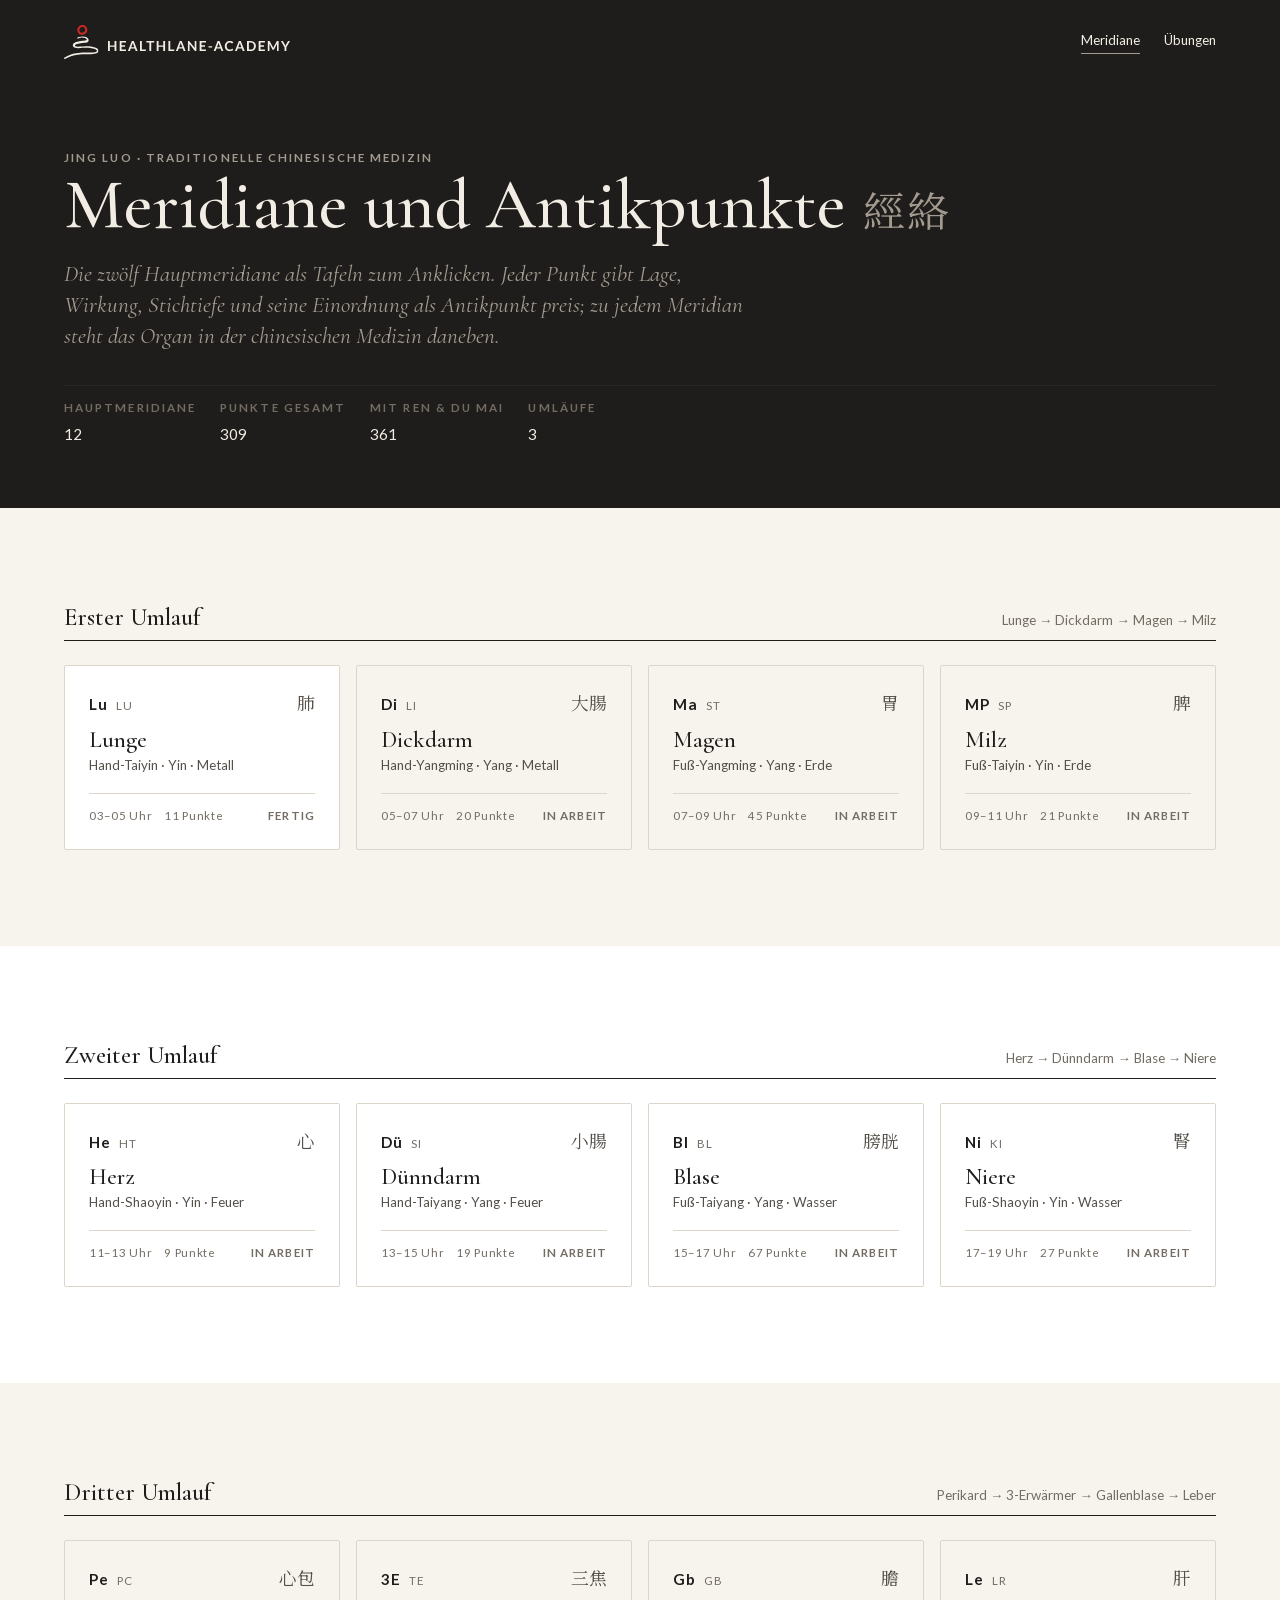
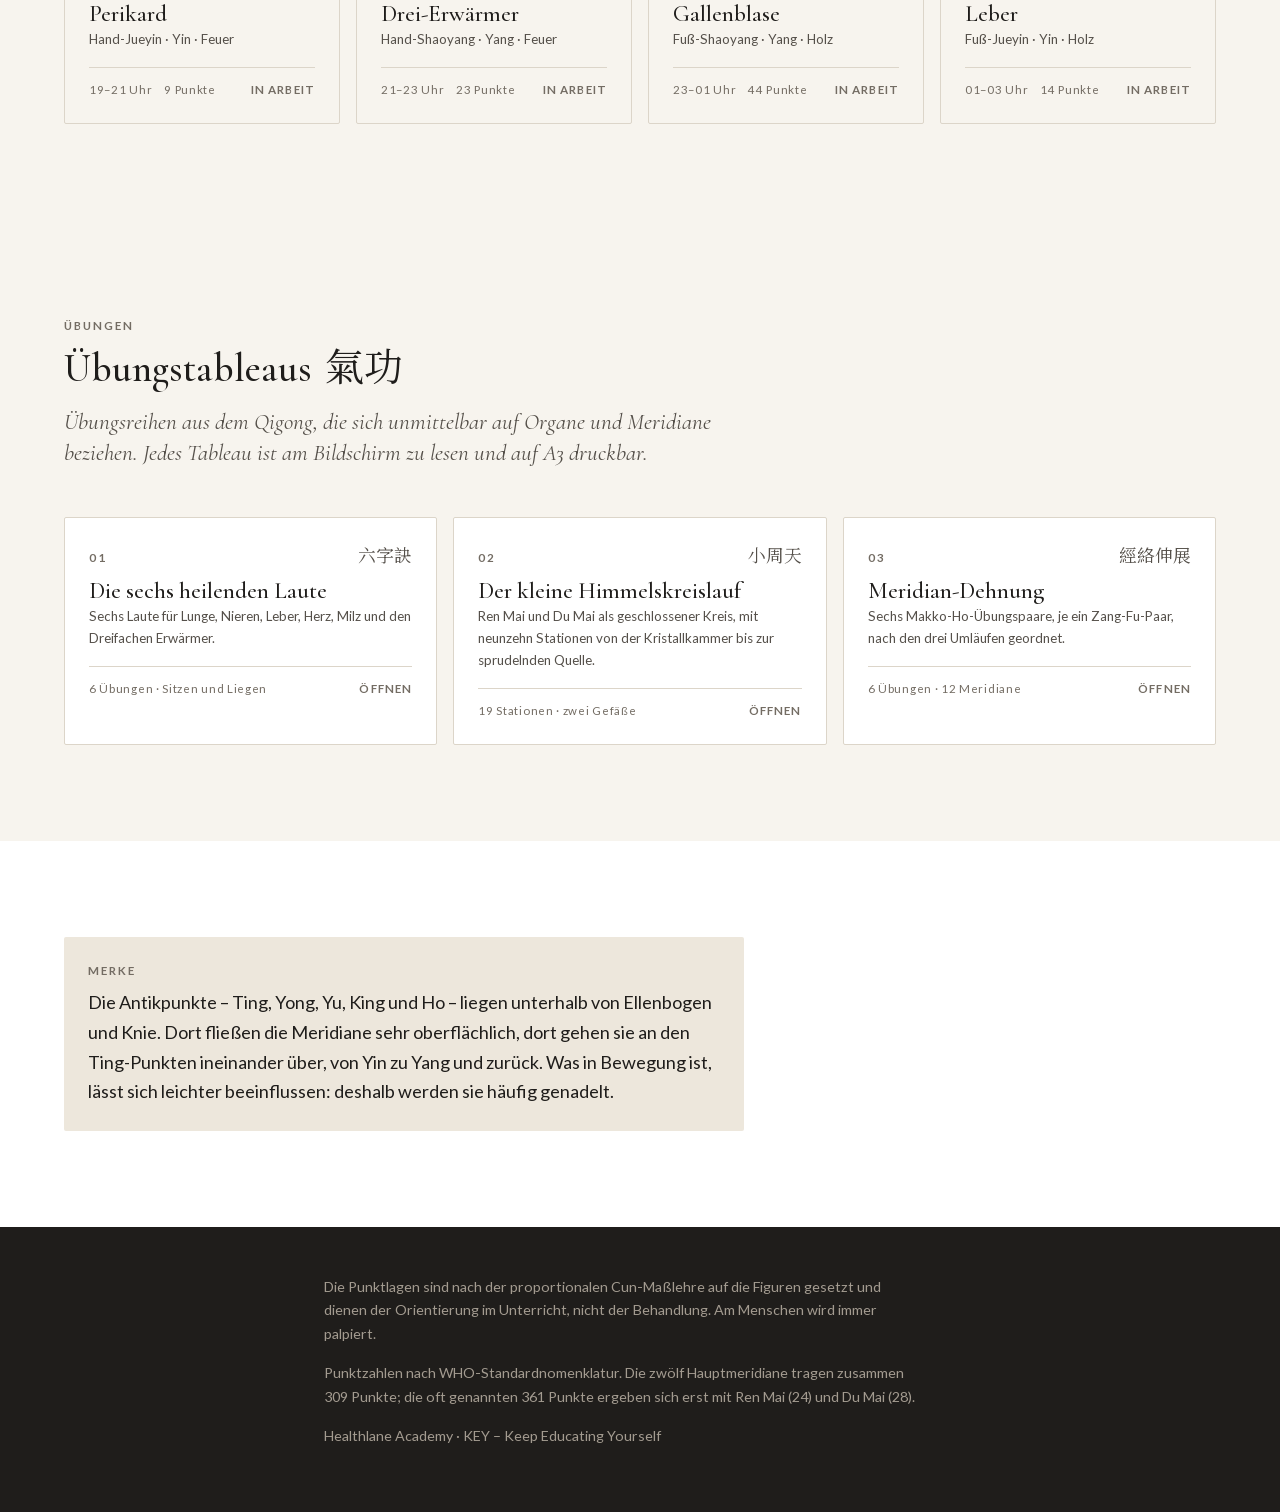
==== index.html @ d730e29f "Merge branch 'entwurf/himmelskreislauf' # Conflicts: #	README.md #	css/app.css" ====
<!doctype html>
<html lang="de">
<head>
<meta charset="utf-8">
<meta name="viewport" content="width=device-width, initial-scale=1, viewport-fit=cover">
<title>Meridiane und Antikpunkte – Healthlane Academy</title>
<link rel="stylesheet" href="fonts/fonts.css">
<link rel="stylesheet" href="css/app.css">
</head>
<body>

<div class="nav dunkel">
  <div class="inner">
    <a class="home" href="index.html" aria-label="Healthlane Academy">
      <img src="img/marke/hla-logo-horizontal-negativ.svg" alt="Healthlane Academy">
    </a>
    <nav>
      <a href="index.html" aria-current="page">Meridiane</a>
      <a href="#uebungen">Übungen</a>
    </nav>
  </div>
</div>

<header class="dunkel hero">
  <div class="inner">
    <p class="label">Jing Luo · Traditionelle Chinesische Medizin</p>
    <h1>Meridiane und Antikpunkte<span class="hanzi">經絡</span></h1>
    <p class="lead">Die zwölf Hauptmeridiane als Tafeln zum Anklicken. Jeder Punkt gibt Lage,
    Wirkung, Stichtiefe und seine Einordnung als Antikpunkt preis; zu jedem Meridian steht das
    Organ in der chinesischen Medizin daneben.</p>
    <ul class="meta">
      <li><b>Hauptmeridiane</b><span>12</span></li>
      <li><b>Punkte gesamt</b><span>309</span></li>
      <li><b>mit Ren &amp; Du Mai</b><span>361</span></li>
      <li><b>Umläufe</b><span>3</span></li>
    </ul>
  </div>
</header>

<section class="papier"><div class="inner" id="u1"></div></section>
<section class="weiss"><div class="inner" id="u2"></div></section>
<section class="papier"><div class="inner" id="u3"></div></section>

<section class="papier" id="uebungen">
  <div class="inner">
    <p class="label">Übungen</p>
    <h2 style="margin-top:12px">Übungstableaus<span class="hanzi">氣功</span></h2>
    <p class="lead">Übungsreihen aus dem Qigong, die sich unmittelbar auf Organe und Meridiane
    beziehen. Jedes Tableau ist am Bildschirm zu lesen und auf A3 druckbar.</p>
    <div class="uebungen-karten" style="margin-top:48px" id="uebungenKarten"></div>
  </div>
</section>

<section class="weiss">
  <div class="inner">
    <div class="merkkasten">
      <p class="label">Merke</p>
      <p>Die Antikpunkte – Ting, Yong, Yu, King und Ho – liegen unterhalb von Ellenbogen und
      Knie. Dort fließen die Meridiane sehr oberflächlich, dort gehen sie an den Ting-Punkten
      ineinander über, von Yin zu Yang und zurück. Was in Bewegung ist, lässt sich leichter
      beeinflussen: deshalb werden sie häufig genadelt.</p>
    </div>
  </div>
</section>

<footer class="dunkel">
  <div class="inner fliess">
    <p>Die Punktlagen sind nach der proportionalen Cun-Maßlehre auf die Figuren gesetzt und
    dienen der Orientierung im Unterricht, nicht der Behandlung. Am Menschen wird immer palpiert.</p>
    <p>Punktzahlen nach WHO-Standardnomenklatur. Die zwölf Hauptmeridiane tragen zusammen
    309 Punkte; die oft genannten 361 Punkte ergeben sich erst mit Ren Mai (24) und Du Mai (28).</p>
    <p>Healthlane Academy · KEY – Keep Educating Yourself</p>
  </div>
</footer>

<script src="data/katalog.js"></script>
<script>
(function () {
  var UEBUNGEN = [
    { nr: "01", titel: "Die sechs heilenden Laute", han: "六字訣",
      zeile: "Sechs Laute für Lunge, Nieren, Leber, Herz, Milz und den Dreifachen Erwärmer.",
      fuss: "6 Übungen · Sitzen und Liegen",
      href: "uebungen/sechs-heilende-laute.html", fertig: true },
    { nr: "02", titel: "Der kleine Himmelskreislauf", han: "小周天",
      zeile: "Ren Mai und Du Mai als geschlossener Kreis, mit neunzehn Stationen von der Kristallkammer bis zur sprudelnden Quelle.",
      fuss: "19 Stationen · zwei Gefäße",
      href: "uebungen/himmelskreislauf.html", fertig: true },
    { nr: "03", titel: "Meridian-Dehnung", han: "經絡伸展",
      zeile: "Sechs Makko-Ho-Übungspaare, je ein Zang-Fu-Paar, nach den drei Umläufen geordnet.",
      fuss: "6 Übungen · 12 Meridiane",
      href: "uebungen/meridian-dehnung.html", fertig: true }
  ];
  var host = document.getElementById("uebungenKarten");
  UEBUNGEN.forEach(function (u) {
    var a = document.createElement("a");
    a.className = "karte" + (u.fertig ? "" : " offen gesperrt");
    a.href = u.href;
    if (!u.fertig) a.setAttribute("aria-disabled", "true");

    var kopf = document.createElement("div"); kopf.className = "karte-kopf";
    var nr = document.createElement("span"); nr.className = "uebung-nr"; nr.textContent = u.nr;
    var hz = document.createElement("span"); hz.className = "karte-han hanzi"; hz.textContent = u.han;
    kopf.appendChild(nr); kopf.appendChild(hz);

    var h3 = document.createElement("h3"); h3.textContent = u.titel;
    var z = document.createElement("p"); z.className = "zeile"; z.textContent = u.zeile;
    var fuss = document.createElement("div"); fuss.className = "fuss";
    var f = document.createElement("span"); f.textContent = u.fuss;
    var st = document.createElement("span"); st.className = "stand";
    st.textContent = u.fertig ? "öffnen" : "in Arbeit";
    fuss.appendChild(f); fuss.appendChild(st);

    a.appendChild(kopf); a.appendChild(h3); a.appendChild(z); a.appendChild(fuss);
    host.appendChild(a);
  });
})();
(function () {
  var UMLAUF = {
    1: { titel: "Erster Umlauf",  kette: "Lunge → Dickdarm → Magen → Milz" },
    2: { titel: "Zweiter Umlauf", kette: "Herz → Dünndarm → Blase → Niere" },
    3: { titel: "Dritter Umlauf", kette: "Perikard → 3-Erwärmer → Gallenblase → Leber" }
  };
  [1, 2, 3].forEach(function (u) {
    var host = document.getElementById("u" + u);
    var sec = document.createElement("div"); sec.className = "umlauf";

    var kopf = document.createElement("div"); kopf.className = "umlauf-kopf";
    var h2 = document.createElement("h2"); h2.textContent = UMLAUF[u].titel;
    var kette = document.createElement("span"); kette.className = "folgekette";
    kette.textContent = UMLAUF[u].kette;
    kopf.appendChild(h2); kopf.appendChild(kette);
    sec.appendChild(kopf);

    var grid = document.createElement("div"); grid.className = "karten";
    window.MeridianKatalog.filter(function (m) { return m.umlauf === u; }).forEach(function (m) {
      var a = document.createElement("a");
      a.className = "karte" + (m.fertig ? "" : " offen");
      a.href = "meridian.html?m=" + m.id;

      var kopfz = document.createElement("div"); kopfz.className = "karte-kopf";
      var kurz = document.createElement("span"); kurz.className = "karte-kurz"; kurz.textContent = m.codeDe;
      var intl = document.createElement("span"); intl.className = "karte-int"; intl.textContent = m.code;
      var hz = document.createElement("span"); hz.className = "karte-han hanzi"; hz.textContent = m.han;
      kopfz.appendChild(kurz); kopfz.appendChild(intl); kopfz.appendChild(hz);

      var h3 = document.createElement("h3"); h3.textContent = m.name;
      var z = document.createElement("p"); z.className = "zeile";
      z.textContent = m.channel + " · " + (m.yin ? "Yin" : "Yang") + " · " + m.element;

      var fuss = document.createElement("div"); fuss.className = "fuss";
      var uhr = document.createElement("span"); uhr.textContent = m.clock + " Uhr";
      var pk = document.createElement("span"); pk.textContent = m.points + " Punkte";
      var st = document.createElement("span"); st.className = "stand";
      st.textContent = m.fertig ? "fertig" : "in Arbeit";
      fuss.appendChild(uhr); fuss.appendChild(pk); fuss.appendChild(st);

      a.appendChild(kopfz); a.appendChild(h3); a.appendChild(z); a.appendChild(fuss);
      grid.appendChild(a);
    });
    sec.appendChild(grid);
    host.appendChild(sec);
  });
})();
</script>
</body>
</html>
---- fonts/fonts.css ----
/* Healthlane Academy - selbst gehostete Schriften.
   Designhandbuch 4.2 MUSS: nicht ueber Google-Server einbinden.
   Erzeugt von werkzeuge/schriften-holen.sh - nicht von Hand aendern.
   Cormorant Garamond, Lato, Noto Serif SC: SIL Open Font License. */

@font-face {
  font-family: 'Cormorant Garamond';
  font-style: italic;
  font-weight: 400;
  font-display: swap;
  src: url(cormorant-co3ZmX5slCNuHLi8bLeY9MK7whWMhyjYrEtFmSqn7B6DxjY.woff2) format('woff2');
  unicode-range: U+0460-052F, U+1C80-1C8A, U+20B4, U+2DE0-2DFF, U+A640-A69F, U+FE2E-FE2F;
}

@font-face {
  font-family: 'Cormorant Garamond';
  font-style: italic;
  font-weight: 400;
  font-display: swap;
  src: url(cormorant-co3ZmX5slCNuHLi8bLeY9MK7whWMhyjYrEtMmSqn7B6DxjY.woff2) format('woff2');
  unicode-range: U+0301, U+0400-045F, U+0490-0491, U+04B0-04B1, U+2116;
}

@font-face {
  font-family: 'Cormorant Garamond';
  font-style: italic;
  font-weight: 400;
  font-display: swap;
  src: url(cormorant-co3ZmX5slCNuHLi8bLeY9MK7whWMhyjYrEtHmSqn7B6DxjY.woff2) format('woff2');
  unicode-range: U+0102-0103, U+0110-0111, U+0128-0129, U+0168-0169, U+01A0-01A1, U+01AF-01B0, U+0300-0301, U+0303-0304, U+0308-0309, U+0323, U+0329, U+1EA0-1EF9, U+20AB;
}

@font-face {
  font-family: 'Cormorant Garamond';
  font-style: italic;
  font-weight: 400;
  font-display: swap;
  src: url(cormorant-co3ZmX5slCNuHLi8bLeY9MK7whWMhyjYrEtGmSqn7B6DxjY.woff2) format('woff2');
  unicode-range: U+0100-02BA, U+02BD-02C5, U+02C7-02CC, U+02CE-02D7, U+02DD-02FF, U+0304, U+0308, U+0329, U+1D00-1DBF, U+1E00-1E9F, U+1EF2-1EFF, U+2020, U+20A0-20AB, U+20AD-20C0, U+2113, U+2C60-2C7F, U+A720-A7FF;
}

@font-face {
  font-family: 'Cormorant Garamond';
  font-style: italic;
  font-weight: 400;
  font-display: swap;
  src: url(cormorant-co3ZmX5slCNuHLi8bLeY9MK7whWMhyjYrEtImSqn7B6D.woff2) format('woff2');
  unicode-range: U+0000-00FF, U+0131, U+0152-0153, U+02BB-02BC, U+02C6, U+02DA, U+02DC, U+0304, U+0308, U+0329, U+2000-206F, U+20AC, U+2122, U+2191, U+2193, U+2212, U+2215, U+FEFF, U+FFFD;
}

@font-face {
  font-family: 'Cormorant Garamond';
  font-style: italic;
  font-weight: 500;
  font-display: swap;
  src: url(cormorant-co3ZmX5slCNuHLi8bLeY9MK7whWMhyjYrEtFmSqn7B6DxjY.woff2) format('woff2');
  unicode-range: U+0460-052F, U+1C80-1C8A, U+20B4, U+2DE0-2DFF, U+A640-A69F, U+FE2E-FE2F;
}

@font-face {
  font-family: 'Cormorant Garamond';
  font-style: italic;
  font-weight: 500;
  font-display: swap;
  src: url(cormorant-co3ZmX5slCNuHLi8bLeY9MK7whWMhyjYrEtMmSqn7B6DxjY.woff2) format('woff2');
  unicode-range: U+0301, U+0400-045F, U+0490-0491, U+04B0-04B1, U+2116;
}

@font-face {
  font-family: 'Cormorant Garamond';
  font-style: italic;
  font-weight: 500;
  font-display: swap;
  src: url(cormorant-co3ZmX5slCNuHLi8bLeY9MK7whWMhyjYrEtHmSqn7B6DxjY.woff2) format('woff2');
  unicode-range: U+0102-0103, U+0110-0111, U+0128-0129, U+0168-0169, U+01A0-01A1, U+01AF-01B0, U+0300-0301, U+0303-0304, U+0308-0309, U+0323, U+0329, U+1EA0-1EF9, U+20AB;
}

@font-face {
  font-family: 'Cormorant Garamond';
  font-style: italic;
  font-weight: 500;
  font-display: swap;
  src: url(cormorant-co3ZmX5slCNuHLi8bLeY9MK7whWMhyjYrEtGmSqn7B6DxjY.woff2) format('woff2');
  unicode-range: U+0100-02BA, U+02BD-02C5, U+02C7-02CC, U+02CE-02D7, U+02DD-02FF, U+0304, U+0308, U+0329, U+1D00-1DBF, U+1E00-1E9F, U+1EF2-1EFF, U+2020, U+20A0-20AB, U+20AD-20C0, U+2113, U+2C60-2C7F, U+A720-A7FF;
}

@font-face {
  font-family: 'Cormorant Garamond';
  font-style: italic;
  font-weight: 500;
  font-display: swap;
  src: url(cormorant-co3ZmX5slCNuHLi8bLeY9MK7whWMhyjYrEtImSqn7B6D.woff2) format('woff2');
  unicode-range: U+0000-00FF, U+0131, U+0152-0153, U+02BB-02BC, U+02C6, U+02DA, U+02DC, U+0304, U+0308, U+0329, U+2000-206F, U+20AC, U+2122, U+2191, U+2193, U+2212, U+2215, U+FEFF, U+FFFD;
}

@font-face {
  font-family: 'Cormorant Garamond';
  font-style: normal;
  font-weight: 500;
  font-display: swap;
  src: url(cormorant-co3umX5slCNuHLi8bLeY9MK7whWMhyjypVO7abI26QOD_s06KnnOitk9IfqxUYT9.woff2) format('woff2');
  unicode-range: U+0460-052F, U+1C80-1C8A, U+20B4, U+2DE0-2DFF, U+A640-A69F, U+FE2E-FE2F;
}

@font-face {
  font-family: 'Cormorant Garamond';
  font-style: normal;
  font-weight: 500;
  font-display: swap;
  src: url(cormorant-co3umX5slCNuHLi8bLeY9MK7whWMhyjypVO7abI26QOD_s06KnDOitk9IfqxUYT9.woff2) format('woff2');
  unicode-range: U+0301, U+0400-045F, U+0490-0491, U+04B0-04B1, U+2116;
}

@font-face {
  font-family: 'Cormorant Garamond';
  font-style: normal;
  font-weight: 500;
  font-display: swap;
  src: url(cormorant-co3umX5slCNuHLi8bLeY9MK7whWMhyjypVO7abI26QOD_s06KnvOitk9IfqxUYT9.woff2) format('woff2');
  unicode-range: U+0102-0103, U+0110-0111, U+0128-0129, U+0168-0169, U+01A0-01A1, U+01AF-01B0, U+0300-0301, U+0303-0304, U+0308-0309, U+0323, U+0329, U+1EA0-1EF9, U+20AB;
}

@font-face {
  font-family: 'Cormorant Garamond';
  font-style: normal;
  font-weight: 500;
  font-display: swap;
  src: url(cormorant-co3umX5slCNuHLi8bLeY9MK7whWMhyjypVO7abI26QOD_s06KnrOitk9IfqxUYT9.woff2) format('woff2');
  unicode-range: U+0100-02BA, U+02BD-02C5, U+02C7-02CC, U+02CE-02D7, U+02DD-02FF, U+0304, U+0308, U+0329, U+1D00-1DBF, U+1E00-1E9F, U+1EF2-1EFF, U+2020, U+20A0-20AB, U+20AD-20C0, U+2113, U+2C60-2C7F, U+A720-A7FF;
}

@font-face {
  font-family: 'Cormorant Garamond';
  font-style: normal;
  font-weight: 500;
  font-display: swap;
  src: url(cormorant-co3umX5slCNuHLi8bLeY9MK7whWMhyjypVO7abI26QOD_s06KnTOitk9IfqxUQ.woff2) format('woff2');
  unicode-range: U+0000-00FF, U+0131, U+0152-0153, U+02BB-02BC, U+02C6, U+02DA, U+02DC, U+0304, U+0308, U+0329, U+2000-206F, U+20AC, U+2122, U+2191, U+2193, U+2212, U+2215, U+FEFF, U+FFFD;
}

@font-face {
  font-family: 'Lato';
  font-style: italic;
  font-weight: 400;
  font-display: swap;
  src: url(lato-S6u8w4BMUTPHjxsAUi-qNiXg7eU0.woff2) format('woff2');
  unicode-range: U+0100-02BA, U+02BD-02C5, U+02C7-02CC, U+02CE-02D7, U+02DD-02FF, U+0304, U+0308, U+0329, U+1D00-1DBF, U+1E00-1E9F, U+1EF2-1EFF, U+2020, U+20A0-20AB, U+20AD-20C0, U+2113, U+2C60-2C7F, U+A720-A7FF;
}

@font-face {
  font-family: 'Lato';
  font-style: italic;
  font-weight: 400;
  font-display: swap;
  src: url(lato-S6u8w4BMUTPHjxsAXC-qNiXg7Q.woff2) format('woff2');
  unicode-range: U+0000-00FF, U+0131, U+0152-0153, U+02BB-02BC, U+02C6, U+02DA, U+02DC, U+0304, U+0308, U+0329, U+2000-206F, U+20AC, U+2122, U+2191, U+2193, U+2212, U+2215, U+FEFF, U+FFFD;
}

@font-face {
  font-family: 'Lato';
  font-style: normal;
  font-weight: 300;
  font-display: swap;
  src: url(lato-S6u9w4BMUTPHh7USSwaPGQ3q5d0N7w.woff2) format('woff2');
  unicode-range: U+0100-02BA, U+02BD-02C5, U+02C7-02CC, U+02CE-02D7, U+02DD-02FF, U+0304, U+0308, U+0329, U+1D00-1DBF, U+1E00-1E9F, U+1EF2-1EFF, U+2020, U+20A0-20AB, U+20AD-20C0, U+2113, U+2C60-2C7F, U+A720-A7FF;
}

@font-face {
  font-family: 'Lato';
  font-style: normal;
  font-weight: 300;
  font-display: swap;
  src: url(lato-S6u9w4BMUTPHh7USSwiPGQ3q5d0.woff2) format('woff2');
  unicode-range: U+0000-00FF, U+0131, U+0152-0153, U+02BB-02BC, U+02C6, U+02DA, U+02DC, U+0304, U+0308, U+0329, U+2000-206F, U+20AC, U+2122, U+2191, U+2193, U+2212, U+2215, U+FEFF, U+FFFD;
}

@font-face {
  font-family: 'Lato';
  font-style: normal;
  font-weight: 400;
  font-display: swap;
  src: url(lato-S6uyw4BMUTPHjxAwXiWtFCfQ7A.woff2) format('woff2');
  unicode-range: U+0100-02BA, U+02BD-02C5, U+02C7-02CC, U+02CE-02D7, U+02DD-02FF, U+0304, U+0308, U+0329, U+1D00-1DBF, U+1E00-1E9F, U+1EF2-1EFF, U+2020, U+20A0-20AB, U+20AD-20C0, U+2113, U+2C60-2C7F, U+A720-A7FF;
}

@font-face {
  font-family: 'Lato';
  font-style: normal;
  font-weight: 400;
  font-display: swap;
  src: url(lato-S6uyw4BMUTPHjx4wXiWtFCc.woff2) format('woff2');
  unicode-range: U+0000-00FF, U+0131, U+0152-0153, U+02BB-02BC, U+02C6, U+02DA, U+02DC, U+0304, U+0308, U+0329, U+2000-206F, U+20AC, U+2122, U+2191, U+2193, U+2212, U+2215, U+FEFF, U+FFFD;
}

@font-face {
  font-family: 'Lato';
  font-style: normal;
  font-weight: 700;
  font-display: swap;
  src: url(lato-S6u9w4BMUTPHh6UVSwaPGQ3q5d0N7w.woff2) format('woff2');
  unicode-range: U+0100-02BA, U+02BD-02C5, U+02C7-02CC, U+02CE-02D7, U+02DD-02FF, U+0304, U+0308, U+0329, U+1D00-1DBF, U+1E00-1E9F, U+1EF2-1EFF, U+2020, U+20A0-20AB, U+20AD-20C0, U+2113, U+2C60-2C7F, U+A720-A7FF;
}

@font-face {
  font-family: 'Lato';
  font-style: normal;
  font-weight: 700;
  font-display: swap;
  src: url(lato-S6u9w4BMUTPHh6UVSwiPGQ3q5d0.woff2) format('woff2');
  unicode-range: U+0000-00FF, U+0131, U+0152-0153, U+02BB-02BC, U+02C6, U+02DA, U+02DC, U+0304, U+0308, U+0329, U+2000-206F, U+20AC, U+2122, U+2191, U+2193, U+2212, U+2215, U+FEFF, U+FFFD;
}

@font-face {
  font-family: 'Noto Serif SC';
  font-style: normal;
  font-weight: 400;
  font-display: swap;
  src: url(notosc-subset.woff2) format('woff2');
  unicode-range: U+4e09, U+4e2d, U+4e3b, U+4e94, U+4f38, U+4fe0, U+516d, U+5217, U+529f, U+5305, U+53f8, U+5438, U+5468, U+547c, U+5546, U+571f, U+58c5, U+5927, U+5929-592a, U+5b54, U+5b57, U+5ba3, U+5bd2, U+5be6, U+5c0f, U+5c11, U+5c3a, U+5c55, U+5e9c, U+5fc3, U+5fd7, U+610f, U+624b, U+65bc, U+6700, U+6728, U+675f, U+6bdb, U+6c23, U+6c34, U+6df5, U+6e20, U+6fa4, U+6fd5, U+706b, U+7126, U+71b1, U+72af, U+75f0, U+767c-767d, U+76ae, U+795e, U+7ac5, U+7d61, U+7d93, U+7f3a, U+8085, U+809d, U+80ba, U+80c3, U+80f1, U+813e, U+814e, U+8178, U+8180, U+81bd, U+85cf, U+865b, U+884c, U+8a23, U+8abf, U+901a, U+9053, U+91d1, U+9580, U+958b, U+963b, U+964d, U+9670, U+969b, U+96f2, U+98a8, U+9b42, U+9b44, U+9b5a, U+9f3b;
}
---- css/app.css ----
/* ===========================================================
   Meridiane und Antikpunkte
   Gestaltet nach dem Designhandbuch Healthlane Academy 0.6.
   Leitbild: stille Kraft. Keine Verläufe, keine Schatten,
   keine senkrechten Linien, Siegelrot nur wo es eine Funktion
   trägt (3.3 Ausnahme Fachgrafik, 11.4 Meridiandarstellung).
   =========================================================== */

/* --- Kernfarben und Abstufungen, Kapitel 3 --- */
:root{
  --hla-tusche:#1F1D1B;
  --hla-papier:#F7F4EE;
  --hla-weiss:#FFFFFF;
  --hla-siegelrot:#D32727;
  --hla-tusche-weich:#55504A;
  --hla-stein:#736C63;
  --hla-kiesel:#A39B90;
  --hla-haarlinie:#DCD5C9;
  --hla-nebel:#EDE7DC;
  --hla-rauch:#2B2825;
  --hla-papier-hell:#F2EDE4;

  --hla-font-display:"Cormorant Garamond",Garamond,"Times New Roman",serif;
  --hla-font-text:"Lato","Helvetica Neue",Arial,sans-serif;
  --hla-font-hanzi:"Noto Serif SC","Songti SC",STSong,SimSun,serif;

  --hla-tracking-label:.18em;
  --hla-lh-text:1.65;
  --hla-lh-display:1.08;

  --hla-space-1:4px;  --hla-space-2:8px;  --hla-space-3:12px; --hla-space-4:16px;
  --hla-space-6:24px; --hla-space-8:32px; --hla-space-12:48px; --hla-space-16:64px;
  --hla-space-24:96px;

  --hla-container:1200px;
  --hla-measure:680px;
  --hla-radius:2px;
  --hla-rule:1px solid var(--hla-haarlinie);
  --hla-ease:cubic-bezier(.25,.1,.25,1);
  --hla-duration:400ms;
}

*{box-sizing:border-box}
html{background:var(--hla-papier)}
body{
  margin:0;
  background:var(--hla-papier);
  color:var(--hla-tusche);
  font-family:var(--hla-font-text);
  font-size:18px;
  font-weight:400;
  line-height:var(--hla-lh-text);
  -webkit-font-smoothing:antialiased;
}
.hanzi{font-family:var(--hla-font-hanzi);font-weight:400}

/* --- Satz --- */
h1,h2,h3{
  font-family:var(--hla-font-display);
  font-weight:500;               /* Cormorant nie fett (4.1 MUSS) */
  line-height:var(--hla-lh-display);
  margin:0;
  text-wrap:balance;
  font-variant-numeric:lining-nums;
}
h1{font-size:clamp(2.75rem,5.5vw,4.75rem)}
h2{font-size:2.444rem}            /* 44 px */
h3{font-size:1.556rem}            /* 28 px */
p{margin:0 0 var(--hla-space-4)}
.lead{                             /* Vorspann: Cormorant kursiv 400 */
  font-family:var(--hla-font-display);
  font-style:italic;font-weight:400;
  font-size:1.444rem;line-height:1.35;
  color:var(--hla-tusche-weich);
  max-width:var(--hla-measure);
  margin:var(--hla-space-4) 0 0;
}
.label{
  font-family:var(--hla-font-text);font-weight:700;
  font-size:.722rem;letter-spacing:var(--hla-tracking-label);
  text-transform:uppercase;color:var(--hla-stein);
  margin:0;
}
a{color:inherit;text-decoration:underline;text-decoration-thickness:1px;text-underline-offset:3px}
a:hover{text-decoration-color:var(--hla-stein)}
:focus-visible{outline:2px solid var(--hla-tusche);outline-offset:3px}
.dunkel :focus-visible{outline-color:var(--hla-papier-hell)}

/* --- Bänder und Abschnitte (10.1: dunkler Einstieg, dann Papier/Weiß) --- */
.dunkel{background:var(--hla-tusche);color:var(--hla-papier-hell)}
.dunkel .label{color:var(--hla-kiesel)}
.dunkel .lead{color:var(--hla-kiesel)}
.inner{max-width:var(--hla-container);margin:0 auto;padding-inline:var(--hla-space-6)}
section{padding-block:var(--hla-space-24)}
section.papier{background:var(--hla-papier)}
section.weiss{background:var(--hla-weiss)}
@media (max-width:720px){section{padding-block:var(--hla-space-16)}}

/* --- Navigation, 84 px, Logo negativ links --- */
.nav{background:var(--hla-tusche);height:84px;display:flex;align-items:center}
.nav .inner{display:flex;align-items:center;gap:var(--hla-space-6);width:100%}
.nav img{height:34px;width:auto;display:block}
.nav a.home{text-decoration:none;display:block;line-height:0}
.nav nav{margin-left:auto;display:flex;flex-wrap:wrap;gap:var(--hla-space-2) var(--hla-space-6);align-items:center;justify-content:flex-end}
.nav nav a{
  font-size:.833rem;color:var(--hla-papier-hell);text-decoration:none;
  border-bottom:1px solid transparent;padding-bottom:2px;
  transition:border-color var(--hla-duration) var(--hla-ease);
}
.nav nav a:hover,.nav nav a[aria-current]{border-bottom-color:var(--hla-kiesel)}
@media (max-width:620px){.nav{height:auto;padding-block:var(--hla-space-3)}
  .nav .inner{flex-wrap:wrap;gap:var(--hla-space-3)}
  .nav nav{margin-left:0;width:100%;gap:var(--hla-space-2) var(--hla-space-4);justify-content:flex-start}}

/* --- Hero --- */
.hero{padding-block:var(--hla-space-16) var(--hla-space-12)}
.hero h1 .hanzi{font-size:.6em;color:var(--hla-kiesel);margin-left:.4em;letter-spacing:.05em}
.meta{display:flex;flex-wrap:wrap;gap:0;list-style:none;margin:var(--hla-space-8) 0 0;padding:0;
  border-top:1px solid var(--hla-rauch)}
.meta li{padding:var(--hla-space-3) var(--hla-space-6) var(--hla-space-3) 0;min-width:140px}
.meta b{display:block;font-weight:700;font-size:.722rem;letter-spacing:var(--hla-tracking-label);
  text-transform:uppercase;color:var(--hla-stein);margin-bottom:2px}
.meta span{font-size:.944rem;color:var(--hla-papier-hell)}
.meta span .hanzi{color:var(--hla-kiesel)}

/* --- Schaltflächen (10.3: kein Rot) --- */
button,.btn{
  font-family:var(--hla-font-text);font-size:15px;line-height:1.2;
  padding:13px 24px;border-radius:var(--hla-radius);cursor:pointer;
  border:1px solid var(--hla-tusche);background:transparent;color:var(--hla-tusche);
  transition:background var(--hla-duration) var(--hla-ease),color var(--hla-duration) var(--hla-ease),
             border-color var(--hla-duration) var(--hla-ease);
}
button:hover{border-color:var(--hla-stein)}
button.primaer{background:var(--hla-tusche);color:var(--hla-papier-hell);border-color:var(--hla-tusche)}
button.primaer:hover{background:var(--hla-rauch);border-color:var(--hla-rauch)}
button[aria-pressed="true"]{background:var(--hla-nebel);border-color:var(--hla-tusche)}
button:disabled{opacity:.4;cursor:default}
.werkzeuge{display:flex;flex-wrap:wrap;gap:var(--hla-space-2);align-items:center;
  margin-top:var(--hla-space-4)}
.werkzeuge .hinweis{font-size:.833rem;color:var(--hla-stein);margin:0}
kbd{font-family:var(--hla-font-text);font-size:.722rem;font-weight:700;
  letter-spacing:.06em;border:1px solid var(--hla-haarlinie);border-radius:var(--hla-radius);
  padding:1px 6px;color:var(--hla-tusche-weich)}

/* --- Tafel mit Figur --- */
.tafel-grid{display:grid;grid-template-columns:minmax(0,1.02fr) minmax(0,1fr);
  gap:var(--hla-space-12);align-items:start}
@media (max-width:940px){.tafel-grid{grid-template-columns:1fr;gap:var(--hla-space-8)}}
.tafel{
  background:var(--hla-weiss);border:var(--hla-rule);border-radius:var(--hla-radius);
  position:relative;cursor:zoom-in;
}
.tafel svg{display:block;width:100%;height:auto}
.tafel .grossbild-hinweis{
  position:absolute;right:var(--hla-space-3);bottom:var(--hla-space-3);
  font-size:.722rem;font-weight:700;letter-spacing:var(--hla-tracking-label);
  text-transform:uppercase;color:var(--hla-stein);
  background:var(--hla-weiss);border:var(--hla-rule);border-radius:var(--hla-radius);
  padding:5px 10px;pointer-events:none;
}

/* --- Punkttafel (Karte: Weiß, Haarlinie, kein Schatten) --- */
.karte{background:var(--hla-weiss);border:var(--hla-rule);border-radius:var(--hla-radius)}
.punkt-kopf{padding:var(--hla-space-6) var(--hla-space-6) var(--hla-space-4);
  border-bottom:var(--hla-rule)}
.punkt-kennung{font-weight:700;font-size:.722rem;letter-spacing:var(--hla-tracking-label);
  text-transform:uppercase;color:var(--hla-stein);margin:0 0 var(--hla-space-2)}
.punkt-name{font-family:var(--hla-font-display);font-weight:500;font-size:2rem;
  line-height:1.1;margin:0;font-variant-numeric:lining-nums}
.punkt-name .hanzi{font-size:.8em;color:var(--hla-tusche-weich);margin-left:.35em}
.punkt-de{font-family:var(--hla-font-display);font-style:italic;font-size:1.222rem;
  color:var(--hla-tusche-weich);margin:var(--hla-space-1) 0 0}
.punkt-en{font-size:.833rem;color:var(--hla-stein);margin:2px 0 0}
.merkmale{display:flex;flex-wrap:wrap;gap:var(--hla-space-2);margin-top:var(--hla-space-4)}
.merkmal{font-size:.722rem;font-weight:700;letter-spacing:.1em;text-transform:uppercase;
  border:1px solid var(--hla-haarlinie);border-radius:var(--hla-radius);
  padding:4px 9px;color:var(--hla-tusche-weich);background:var(--hla-nebel)}
.merkmal.offen{background:transparent;color:var(--hla-stein)}
dl.angaben{margin:0;padding:var(--hla-space-4) var(--hla-space-6) var(--hla-space-6);
  display:grid;grid-template-columns:86px minmax(0,1fr);gap:var(--hla-space-3) var(--hla-space-4)}
dl.angaben dt{font-weight:700;font-size:.722rem;letter-spacing:var(--hla-tracking-label);
  text-transform:uppercase;color:var(--hla-stein);padding-top:5px}
dl.angaben dd{margin:0;font-size:.944rem}

/* --- Punktfolge --- */
.folge{border-top:1px solid var(--hla-tusche)}
.folge ol{list-style:none;margin:0;padding:0}
.folge li{border-bottom:var(--hla-rule)}
.folge button{
  width:100%;display:grid;grid-template-columns:88px 230px minmax(0,1fr) auto;
  gap:var(--hla-space-4);align-items:baseline;text-align:left;
  background:transparent;border:0;border-radius:0;padding:var(--hla-space-3) var(--hla-space-2);
}
.folge button:hover{background:var(--hla-nebel)}
.folge button[aria-current="true"]{background:var(--hla-nebel)}
.folge .k{font-weight:700;font-size:.833rem;letter-spacing:.06em}
.folge .p{font-size:.944rem}
.folge .p .hanzi{color:var(--hla-tusche-weich);margin-left:.35em}
.folge .e{font-size:.833rem;color:var(--hla-tusche-weich)}
.folge .r{font-size:.722rem;font-weight:700;letter-spacing:.1em;text-transform:uppercase;
  color:var(--hla-stein);white-space:nowrap;text-align:right}
@media (max-width:760px){
  .folge button{grid-template-columns:70px minmax(0,1fr);gap:var(--hla-space-2) var(--hla-space-3)}
  .folge .e,.folge .r{grid-column:2;text-align:left}
}

/* --- Organabschnitt --- */
.organ-grid{display:grid;grid-template-columns:minmax(0,1fr) minmax(0,1fr);gap:var(--hla-space-12)}
@media (max-width:860px){.organ-grid{grid-template-columns:1fr;gap:var(--hla-space-8)}}
.fliess{max-width:var(--hla-measure)}
.fliess p{font-size:1rem}
.eigenschaften{display:grid;grid-template-columns:repeat(2,minmax(0,1fr));gap:0;
  border-top:1px solid var(--hla-tusche);margin:0;padding:0}
.eigenschaften div{padding:var(--hla-space-3) var(--hla-space-4) var(--hla-space-3) 0;
  border-bottom:var(--hla-rule)}
.eigenschaften dt{font-weight:700;font-size:.722rem;letter-spacing:var(--hla-tracking-label);
  text-transform:uppercase;color:var(--hla-stein)}
.eigenschaften dd{margin:2px 0 0;font-size:.944rem}
.muster{list-style:none;margin:0;padding:0;border-top:1px solid var(--hla-tusche)}
.muster li{border-bottom:var(--hla-rule);padding:var(--hla-space-4) 0}
.muster h3{font-size:1.333rem;margin:0 0 var(--hla-space-1)}
.muster h3 .hanzi{font-size:.75em;color:var(--hla-tusche-weich);margin-left:.35em}
.muster p{font-size:.944rem;margin:0;color:var(--hla-tusche-weich)}
.muster .punkte{margin:var(--hla-space-2) 0 0;font-size:.833rem;color:var(--hla-stein)}

/* --- Merkkasten (5.6): Fläche Nebel, kein Rahmen --- */
.merkkasten{background:var(--hla-nebel);border-radius:var(--hla-radius);
  padding:var(--hla-space-6);max-width:var(--hla-measure)}
.merkkasten p:last-child{margin-bottom:0}
.merkkasten .label{margin-bottom:var(--hla-space-2)}

/* --- Übersichtskarten --- */
.umlauf{margin-bottom:var(--hla-space-16)}
.umlauf:last-child{margin-bottom:0}
.umlauf-kopf{display:flex;align-items:baseline;gap:var(--hla-space-4);
  border-bottom:1px solid var(--hla-tusche);padding-bottom:var(--hla-space-2);
  margin-bottom:var(--hla-space-6)}
.umlauf-kopf h2{font-size:1.556rem}
.umlauf-kopf .folgekette{margin-left:auto;font-size:.833rem;color:var(--hla-stein);text-align:right}
.karten{display:grid;grid-template-columns:repeat(4,minmax(0,1fr));gap:var(--hla-space-4)}
@media (max-width:940px){.karten{grid-template-columns:repeat(2,minmax(0,1fr))}}
@media (max-width:560px){.karten{grid-template-columns:1fr}}
a.karte{display:block;text-decoration:none;background:var(--hla-weiss);
  border:var(--hla-rule);border-radius:var(--hla-radius);padding:var(--hla-space-6);
  transition:border-color var(--hla-duration) var(--hla-ease)}
a.karte:hover{border-color:var(--hla-stein)}
a.karte.offen{background:transparent}
.karte-kopf{display:flex;align-items:baseline;gap:var(--hla-space-2)}
.karte-kurz{font-weight:700;font-size:.944rem;letter-spacing:.06em}
.karte-int{font-size:.722rem;letter-spacing:.1em;color:var(--hla-stein)}
.karte-han{margin-left:auto;font-size:1.111rem;color:var(--hla-tusche-weich)}
a.karte h3{font-size:1.444rem;margin:var(--hla-space-2) 0 2px}
a.karte .zeile{font-size:.833rem;color:var(--hla-tusche-weich);margin:0}
a.karte .fuss{display:flex;gap:var(--hla-space-3);margin-top:var(--hla-space-4);
  padding-top:var(--hla-space-3);border-top:var(--hla-rule);
  font-size:.722rem;letter-spacing:.06em;color:var(--hla-stein)}
a.karte .fuss .stand{margin-left:auto;font-weight:700;letter-spacing:.1em;text-transform:uppercase}

/* --- Großbild (Vollbild nur Figur, Verlauf, Punkte) --- */
.grossbild{position:fixed;inset:0;z-index:100;background:var(--hla-papier);
  display:none;flex-direction:column}
.grossbild[data-offen]{display:flex}
.grossbild-kopf{display:flex;align-items:center;gap:var(--hla-space-4);
  padding:var(--hla-space-3) var(--hla-space-6);border-bottom:var(--hla-rule);
  background:var(--hla-weiss)}
.grossbild-kopf .titel{font-family:var(--hla-font-display);font-weight:500;font-size:1.333rem}
.grossbild-kopf .titel .hanzi{font-size:.8em;color:var(--hla-tusche-weich);margin-left:.3em}
.grossbild-kopf .werkzeuge{margin:0 0 0 auto}
.grossbild-buehne{flex:1;min-height:0;display:flex;align-items:center;justify-content:center;
  padding:var(--hla-space-4)}
.grossbild-buehne svg{max-height:100%;max-width:100%;width:auto;height:100%;display:block}
@media (max-width:620px){
  .grossbild-kopf{flex-wrap:wrap}
  .grossbild-kopf .werkzeuge{margin-left:0;width:100%}
}

/* --- Fußbereich --- */
footer.dunkel{padding-block:var(--hla-space-12)}
footer .fliess p{font-size:.889rem;color:var(--hla-kiesel);max-width:74ch}
footer .fliess p strong{color:var(--hla-papier-hell);font-weight:400}

/* --- Bewegung nur weich, Einstellung respektieren (10.4 MUSS) --- */
@media (prefers-reduced-motion:reduce){
  *{animation-duration:.001ms!important;transition-duration:.001ms!important}
}

/* Punkttafel bleibt beim Blättern sichtbar */
@media (min-width:941px){ #punktSpalte{position:sticky;top:var(--hla-space-6)} }

/* Abstand vor chinesischen Zeichen in Überschriften */
h2 .hanzi,h3 .hanzi{margin-left:.32em}
/* Mustertexte bleiben in der Satzbreite (4.x: Textspalte 680 px) */
.muster p{max-width:var(--hla-measure)}
.muster li{padding-right:var(--hla-space-4)}

/* ===========================================================
   Falttafeln, Schaubilder, Zuordnungstafel, Yin-Yang-Matrix
   =========================================================== */

/* --- Falttafel: anklickbare Abschnitte --- */
.falttafel{border-top:1px solid var(--hla-tusche);margin-top:var(--hla-space-6)}
.falttafel > div{border-bottom:var(--hla-rule)}
.falttafel button{
  width:100%;display:grid;grid-template-columns:minmax(0,1fr) 22px;gap:var(--hla-space-4);
  align-items:center;text-align:left;background:transparent;border:0;border-radius:0;
  padding:var(--hla-space-4) 0;cursor:pointer;
  transition:color var(--hla-duration) var(--hla-ease);
}
.falttafel button:hover{color:var(--hla-tusche-weich)}
.falttafel .titel{
  font-family:var(--hla-font-display);font-weight:500;font-size:1.333rem;line-height:1.2;
}
.falttafel .titel .hanzi{font-size:.72em;color:var(--hla-stein);margin-left:.4em}
.falttafel .zeichen{width:22px;height:22px;display:block;justify-self:end;
  transition:transform var(--hla-duration) var(--hla-ease)}
.falttafel .zeichen polyline{stroke:var(--hla-stein);stroke-width:1.3;fill:none;
  stroke-linecap:round;stroke-linejoin:round}
.falttafel button[aria-expanded="true"] .zeichen{transform:rotate(180deg)}
.falttafel button[aria-expanded="true"] .titel{color:var(--hla-tusche)}
.falttafel .inhalt{padding:0 0 var(--hla-space-6);max-width:var(--hla-measure)}
.falttafel .inhalt p{font-size:.944rem;margin:0 0 var(--hla-space-3)}
.falttafel .inhalt p:last-child{margin-bottom:0}
.falttafel .inhalt .punkte{font-size:.833rem;color:var(--hla-stein)}
.falttafel dl.nahrung{margin:0;display:grid;grid-template-columns:minmax(0,1fr);gap:0}
.falttafel dl.nahrung > div{display:grid;grid-template-columns:minmax(0,260px) minmax(0,1fr);
  gap:var(--hla-space-4);padding:var(--hla-space-3) 0;border-bottom:var(--hla-rule)}
.falttafel dl.nahrung > div:last-child{border-bottom:0}
.falttafel dl.nahrung dt{font-size:.944rem;font-weight:700}
.falttafel dl.nahrung dd{margin:0;font-size:.944rem;color:var(--hla-tusche-weich)}
@media (max-width:640px){
  .falttafel dl.nahrung > div{grid-template-columns:1fr;gap:2px}
}

/* --- Schaubilder --- */
.schaubilder{display:grid;grid-template-columns:repeat(2,minmax(0,1fr));gap:var(--hla-space-12)}
@media (max-width:860px){.schaubilder{grid-template-columns:1fr;gap:var(--hla-space-16)}}
.schaubilder figure{margin:0}
.schaubilder svg{display:block;width:100%;height:auto;max-width:560px;margin:0 auto}
.schaubilder figcaption{font-size:.833rem;color:var(--hla-stein);
  max-width:46ch;margin:var(--hla-space-4) auto 0;text-align:center}

/* --- Zuordnungstafel der fünf Phasen --- */
.tafel-scroll{overflow-x:auto}
table.zuordnung{border-collapse:collapse;width:100%;min-width:760px;font-size:.889rem}
table.zuordnung th,table.zuordnung td{
  text-align:left;vertical-align:top;padding:var(--hla-space-3) var(--hla-space-4)
    var(--hla-space-3) 0;border-bottom:var(--hla-rule)}
table.zuordnung thead th{border-bottom:1px solid var(--hla-tusche);
  font-family:var(--hla-font-display);font-weight:500;font-size:1.222rem;line-height:1.15}
table.zuordnung thead th .hanzi{font-size:.75em;color:var(--hla-stein);margin-left:.3em}
table.zuordnung thead th small{display:block;font-family:var(--hla-font-text);
  font-size:.722rem;font-weight:700;letter-spacing:var(--hla-tracking-label);
  text-transform:uppercase;color:var(--hla-stein);margin-top:4px}
table.zuordnung tbody th{font-weight:700;font-size:.722rem;
  letter-spacing:var(--hla-tracking-label);text-transform:uppercase;
  color:var(--hla-stein);white-space:nowrap;padding-right:var(--hla-space-6)}
table.zuordnung .aktiv{background:var(--hla-nebel)}
table.zuordnung thead th.aktiv{background:var(--hla-nebel)}

/* --- Yin-Yang-Matrix --- */
.matrix{display:grid;grid-template-columns:96px minmax(0,1fr) minmax(0,1fr);
  gap:var(--hla-space-3);align-items:stretch}
.matrix-kopf{font-weight:700;font-size:.722rem;letter-spacing:var(--hla-tracking-label);
  text-transform:uppercase;color:var(--hla-stein);padding-bottom:var(--hla-space-1)}
.matrix-kopf .hanzi{letter-spacing:0}
.matrix-zeile{display:flex;align-items:center;font-family:var(--hla-font-display);
  font-weight:500;font-size:1.556rem}
button.matrix-feld{
  display:block;text-align:left;background:var(--hla-weiss);border:var(--hla-rule);
  border-radius:var(--hla-radius);padding:var(--hla-space-4) var(--hla-space-4)}
button.matrix-feld:hover{border-color:var(--hla-stein)}
button.matrix-feld[aria-pressed="true"]{background:var(--hla-nebel);border-color:var(--hla-tusche)}
button.matrix-feld .f{font-family:var(--hla-font-display);font-weight:500;
  font-size:1.333rem;line-height:1.15;display:block}
button.matrix-feld .h{font-family:var(--hla-font-hanzi);font-size:.944rem;
  color:var(--hla-tusche-weich);display:block;margin-top:2px}
button.matrix-feld .k{font-size:.833rem;color:var(--hla-tusche-weich);
  display:block;margin-top:var(--hla-space-2)}
@media (max-width:760px){
  .matrix{grid-template-columns:1fr;gap:var(--hla-space-2)}
  .matrix-kopf:first-child{display:none}
  .matrix-kopf{padding-top:var(--hla-space-3)}
  .matrix-zeile{font-size:1.222rem;padding-top:var(--hla-space-3)}
}

/* --- Detailtafel eines Zustands --- */
.karte.zustand{padding:var(--hla-space-6)}
.karte.zustand h3{font-size:1.556rem}
.karte.zustand h3 .hanzi{font-size:.72em;color:var(--hla-tusche-weich);margin-left:.35em}
.karte.zustand .pinyin{font-size:.833rem;color:var(--hla-stein);margin:2px 0 0}
.karte.zustand .en{font-size:.833rem;color:var(--hla-stein);margin:0}
.karte.zustand dl{margin:var(--hla-space-4) 0 0;display:grid;
  grid-template-columns:96px minmax(0,1fr);gap:var(--hla-space-3) var(--hla-space-4)}
.karte.zustand dt{font-weight:700;font-size:.722rem;letter-spacing:var(--hla-tracking-label);
  text-transform:uppercase;color:var(--hla-stein);padding-top:4px}
.karte.zustand dd{margin:0;font-size:.944rem;max-width:var(--hla-measure)}
@media (max-width:560px){.karte.zustand dl{grid-template-columns:1fr;gap:2px var(--hla-space-4)}
  .karte.zustand dt{padding-top:var(--hla-space-3)}}
/* Bildunterschriften der Schaubilder auf gleicher Höhe */
.schaubilder figure{display:flex;flex-direction:column;height:100%}
.schaubilder figcaption{margin-top:auto;padding-top:var(--hla-space-4)}

/* ===========================================================
   Übungstableau: Die sechs heilenden Laute
   =========================================================== */
.ordnung-grid{display:grid;grid-template-columns:minmax(0,1fr) minmax(0,1fr);
  gap:var(--hla-space-12);align-items:center}
.ordnung-grid .fliess{margin:0;max-width:52ch}
@media (max-width:940px){.ordnung-grid{grid-template-columns:1fr;gap:var(--hla-space-8)}}
.ordnung-grid figure{margin:0;display:flex;flex-direction:column}
.ordnung-grid svg{display:block;width:100%;height:auto;max-width:520px;margin:0 auto}
.ordnung-grid figcaption{font-size:.833rem;color:var(--hla-stein);
  max-width:46ch;margin:var(--hla-space-4) auto 0;text-align:center}
table.uebersicht{min-width:640px}
table.uebersicht tbody th{font-family:var(--hla-font-text);font-size:.889rem;
  letter-spacing:.06em;color:var(--hla-stein);text-transform:none}

.laut-liste{display:flex;flex-direction:column;gap:var(--hla-space-12)}
article.laut{border-top:1px solid var(--hla-tusche);padding-top:var(--hla-space-6);
  display:grid;grid-template-columns:300px minmax(0,1fr);gap:var(--hla-space-8);align-items:start}
.laut-bild{margin:0;align-self:start;background:var(--hla-weiss);
  border:var(--hla-rule);border-radius:var(--hla-radius);padding:var(--hla-space-3);
  display:flex;align-items:center;justify-content:center;min-height:120px}
.laut-bild img{display:block;max-width:100%;height:auto;max-height:360px}
.laut-text{min-width:0}
@media (max-width:900px){
  article.laut{grid-template-columns:1fr;gap:var(--hla-space-6)}
  .laut-bild{max-width:300px}
}
.laut-kopf{display:grid;grid-template-columns:76px minmax(0,1fr);
  gap:var(--hla-space-4);align-items:start}
.laut-kopf .nr{font-family:var(--hla-font-display);font-weight:500;font-size:2.444rem;
  line-height:1;color:var(--hla-kiesel);font-variant-numeric:lining-nums}
.laut-kopf h3{font-size:1.778rem;margin:0}
.laut .ton{font-family:var(--hla-font-text);font-weight:700;font-size:1.111rem;
  letter-spacing:.14em;margin:var(--hla-space-2) 0 0}
.laut .laut-meta{font-size:.833rem;color:var(--hla-stein);margin:var(--hla-space-1) 0 0}
.laut .laut-meta .hanzi{margin-left:.25em}
.laut .wandlung{font-family:var(--hla-font-display);font-style:italic;font-size:1.222rem;
  color:var(--hla-tusche-weich);margin:var(--hla-space-3) 0 0;max-width:var(--hla-measure)}
dl.schritte{margin:var(--hla-space-6) 0 0;display:grid;
  grid-template-columns:200px minmax(0,1fr);gap:var(--hla-space-3) var(--hla-space-6)}
dl.schritte dt{font-weight:700;font-size:.722rem;letter-spacing:var(--hla-tracking-label);
  text-transform:uppercase;color:var(--hla-stein);padding-top:5px}
dl.schritte dd{margin:0;font-size:.944rem;max-width:var(--hla-measure)}
.laut .anlaesse{margin:var(--hla-space-6) 0 0;font-size:.889rem;
  color:var(--hla-tusche-weich);max-width:var(--hla-measure);
  background:var(--hla-nebel);border-radius:var(--hla-radius);padding:var(--hla-space-4)}
.laut .anlaesse .label{display:block;margin-bottom:var(--hla-space-1)}
p.quelle{font-size:.833rem;color:var(--hla-stein);margin:var(--hla-space-6) 0 0}
@media (max-width:720px){
  .laut-kopf{grid-template-columns:52px minmax(0,1fr)}
  .laut-kopf .nr{font-size:1.778rem}
  dl.schritte{grid-template-columns:1fr;gap:2px var(--hla-space-4)}
  dl.schritte dt{padding-top:var(--hla-space-3)}
}

/* --- Übungskarten auf der Übersicht --- */
.uebungen-karten{display:grid;grid-template-columns:repeat(3,minmax(0,1fr));gap:var(--hla-space-4)}
@media (max-width:860px){.uebungen-karten{grid-template-columns:1fr}}
a.karte .uebung-nr{font-family:"Lato",Arial,sans-serif;font-weight:700;font-size:.722rem;
  letter-spacing:var(--hla-tracking-label);text-transform:uppercase;color:var(--hla-stein)}
a.karte.gesperrt{pointer-events:none;opacity:.55}

/* ===========================================================
   Druck: A3 hoch, weißes Papier, nach Handbuch 12
   =========================================================== */
.druckkopf{display:none}
@media print{
  @page{size:A3 portrait;margin:18mm 18mm 16mm}
  html,body{background:#fff}
  body{font-size:9.5pt;line-height:1.45;color:#1F1D1B}
  .druckweg,.nav,footer,.merkkasten .label{display:none!important}
  section{padding-block:0;background:#fff!important}
  section.weiss,section.papier{background:#fff!important}
  .inner{max-width:none;padding-inline:0}
  .druckkopf{display:flex;align-items:baseline;justify-content:space-between;
    border-bottom:1px solid #DCD5C9;padding-bottom:3mm;margin-bottom:6mm}
  .druckkopf .label{font-size:7pt}
  .druckkopf .marke{font-family:"Cormorant Garamond",Garamond,serif;font-size:11pt}
  #ordnung{margin-bottom:8mm}
  #ordnung h2{font-size:20pt}
  table.zuordnung{min-width:0;font-size:8.5pt}
  table.uebersicht{min-width:0}
  .tafel-scroll{overflow:visible}
  .laut-liste{display:block;column-count:2;column-gap:12mm}
  article.laut{break-inside:avoid;page-break-inside:avoid;
    padding-top:4mm;margin-bottom:8mm;border-top:0.75pt solid #1F1D1B;
    display:block}
  .laut-bild{float:right;width:30mm;margin:0 0 3mm 4mm;padding:0;border:0;min-height:0}
  .laut-bild img{max-height:none;width:100%}
  .laut-text{overflow:hidden}
  .laut-kopf{grid-template-columns:14mm minmax(0,1fr);gap:3mm}
  .laut-kopf .nr{font-size:18pt;color:#A39B90}
  .laut-kopf h3{font-size:15pt}
  .laut .ton{font-size:10pt}
  .laut .laut-meta,.laut .wandlung{font-size:8.5pt}
  .laut .wandlung{margin-top:2mm}
  dl.schritte{grid-template-columns:1fr;gap:0.6mm 0;margin-top:3mm}
  dl.schritte dt{font-size:6.8pt;padding-top:2mm}
  dl.schritte dd{font-size:8.5pt;max-width:none}
  .laut .anlaesse{font-size:8pt;background:#EDE7DC;padding:2.5mm;margin-top:3mm;max-width:none}
  .laut .anlaesse .label{display:block;font-size:6.8pt}
  .merkkasten{background:#EDE7DC;padding:4mm;max-width:none;margin-top:6mm}
  .merkkasten p{font-size:8pt;margin:0}
  p.quelle{font-size:7.5pt;margin-top:3mm}
  h2,h3{page-break-after:avoid}
}

/* ===========================================================
   Übungstableau: Meridian-Dehnung (Makko-Ho)
   Je Übung zwei Haltungen links, Erklärung rechts.
   =========================================================== */
.dehn-liste{display:flex;flex-direction:column;gap:var(--hla-space-12)}
article.dehn{border-top:1px solid var(--hla-tusche);padding-top:var(--hla-space-6);
  display:grid;grid-template-columns:minmax(300px,520px) minmax(0,1fr);
  gap:var(--hla-space-8);align-items:start}
.dehn-bilder{display:grid;grid-template-columns:repeat(2,minmax(0,1fr));gap:var(--hla-space-3)}
.dehn-bilder figure{margin:0;background:var(--hla-weiss);border:var(--hla-rule);
  border-radius:var(--hla-radius);padding:var(--hla-space-2);
  display:flex;flex-direction:column}
.dehn-bilder img{display:block;width:100%;height:auto;max-height:250px;object-fit:contain;
  margin:auto}
.dehn-bilder figcaption{font-size:.722rem;font-weight:700;
  letter-spacing:var(--hla-tracking-label);text-transform:uppercase;
  color:var(--hla-stein);text-align:center;margin-top:var(--hla-space-2);
  padding-top:var(--hla-space-2);border-top:var(--hla-rule)}
.dehn-text{min-width:0}
.dehn-paar{font-family:var(--hla-font-display);font-style:italic;font-size:1.222rem;
  color:var(--hla-tusche-weich);margin:var(--hla-space-1) 0 0}
@media (max-width:900px){
  article.dehn{grid-template-columns:1fr;gap:var(--hla-space-6)}
  .dehn-bilder{max-width:440px}
}

@media print{
  article.dehn{break-inside:avoid;page-break-inside:avoid;display:block;
    padding-top:4mm;margin-bottom:8mm;border-top:0.75pt solid #1F1D1B}
  .dehn-bilder{float:right;width:56mm;display:grid;grid-template-columns:repeat(2,1fr);
    gap:2mm;margin:0 0 3mm 4mm}
  .dehn-bilder figure{padding:0;border:0}
  .dehn-bilder img{max-height:none}
  .dehn-bilder figcaption{font-size:6pt;border-top:0.5pt solid #DCD5C9;margin-top:1mm;padding-top:1mm}
  .dehn-text{overflow:hidden}
  .dehn-paar{font-size:9pt;margin-top:1mm}
  .dehn-liste{display:block;column-count:2;column-gap:12mm}

/* ===========================================================
   Übungstableau: Der kleine Himmelskreislauf
   =========================================================== */
.namenszeile{font-family:var(--hla-font-hanzi);font-size:1rem;color:var(--hla-kiesel);
  margin:var(--hla-space-2) 0 0;letter-spacing:.02em}
.hk-grid{display:grid;grid-template-columns:minmax(300px,480px) minmax(0,1fr);
  gap:var(--hla-space-12);align-items:start}
@media (max-width:920px){.hk-grid{grid-template-columns:1fr;gap:var(--hla-space-8)}}
.hk-grid .tafel{cursor:default;padding:var(--hla-space-4)}
.hk-neben h2{font-size:1.778rem}
dl.gefaesse{margin:var(--hla-space-6) 0 0;border-top:1px solid var(--hla-tusche)}
dl.gefaesse > div{padding:var(--hla-space-3) 0;border-bottom:var(--hla-rule)}
dl.gefaesse dt{font-family:var(--hla-font-display);font-weight:500;font-size:1.333rem;line-height:1.2}
dl.gefaesse dd{margin:var(--hla-space-1) 0 0;font-size:.889rem;color:var(--hla-tusche-weich)}
dl.gefaesse dd .en{display:block;font-size:.833rem;color:var(--hla-stein);margin-top:2px}
ul.lesen{list-style:none;margin:0;padding:0;display:flex;flex-direction:column;gap:var(--hla-space-2)}
ul.lesen li{display:flex;align-items:center;gap:var(--hla-space-3);font-size:.889rem}
ul.lesen li.ohne{padding-left:34px;color:var(--hla-stein);font-size:.833rem}
.lesezeichen{width:22px;height:22px;flex:0 0 22px;display:block}
p.abk{font-size:.833rem;color:var(--hla-stein);margin:var(--hla-space-6) 0 0}
p.klammern{font-size:.833rem;color:var(--hla-stein);margin:var(--hla-space-4) 0 0;
  max-width:var(--hla-measure)}

.hk-punkte{display:grid;grid-template-columns:repeat(3,minmax(0,1fr));
  gap:var(--hla-space-4);margin-top:var(--hla-space-8)}
@media (max-width:1000px){.hk-punkte{grid-template-columns:repeat(2,minmax(0,1fr))}}
@media (max-width:640px){.hk-punkte{grid-template-columns:1fr}}
article.hk-karte{background:var(--hla-weiss);border:var(--hla-rule);
  border-radius:var(--hla-radius);padding:var(--hla-space-4)}
article.hk-karte.zentrum{background:var(--hla-nebel)}
article.hk-karte[aria-current="true"]{border-color:var(--hla-tusche)}
.hk-kopf{display:flex;align-items:center;gap:var(--hla-space-2)}
.hk-nr{font-family:var(--hla-font-text);font-weight:700;font-size:.833rem;
  letter-spacing:var(--hla-tracking-label);color:var(--hla-stein)}
article.hk-karte h3{font-size:1.222rem;margin:var(--hla-space-2) 0 0;line-height:1.18}
.hk-nomen{font-size:.833rem;color:var(--hla-tusche-weich);margin:var(--hla-space-1) 0 0}
.hk-en{font-size:.778rem;color:var(--hla-stein);margin:2px 0 0}
.hk-text{font-size:.889rem;margin:var(--hla-space-3) 0 0}

ol.quellen{list-style:none;margin:0;padding:0;display:grid;
  grid-template-columns:repeat(2,minmax(0,1fr));gap:var(--hla-space-2) var(--hla-space-8)}
@media (max-width:760px){ol.quellen{grid-template-columns:1fr}}
ol.quellen li{font-size:.833rem;color:var(--hla-tusche-weich);
  display:grid;grid-template-columns:34px minmax(0,1fr);gap:var(--hla-space-2);
  padding:var(--hla-space-2) 0;border-bottom:var(--hla-rule)}
ol.quellen .qnr{font-weight:700;color:var(--hla-stein)}

@media print{
  .hk-grid{display:block}
  .hk-grid .tafel{float:left;width:78mm;border:0;padding:0;margin:0 8mm 4mm 0}
  .hk-neben{overflow:hidden}
  .hk-punkte{display:block;column-count:3;column-gap:8mm;margin-top:4mm}
  article.hk-karte{break-inside:avoid;page-break-inside:avoid;border:0;
    border-top:0.5pt solid #DCD5C9;border-radius:0;padding:2mm 0;margin-bottom:2mm;
    background:transparent!important}
  article.hk-karte h3{font-size:10pt}
  .hk-nomen,.hk-en{font-size:7.5pt}
  .hk-text{font-size:8pt;margin-top:1mm}
  #namen .falttafel .inhalt{display:block!important}
  #namen .falttafel .zeichen{display:none}
  #namen .falttafel{column-count:2;column-gap:10mm}
  #namen .falttafel > div{break-inside:avoid;page-break-inside:avoid}
  ol.quellen{font-size:7.5pt}
}
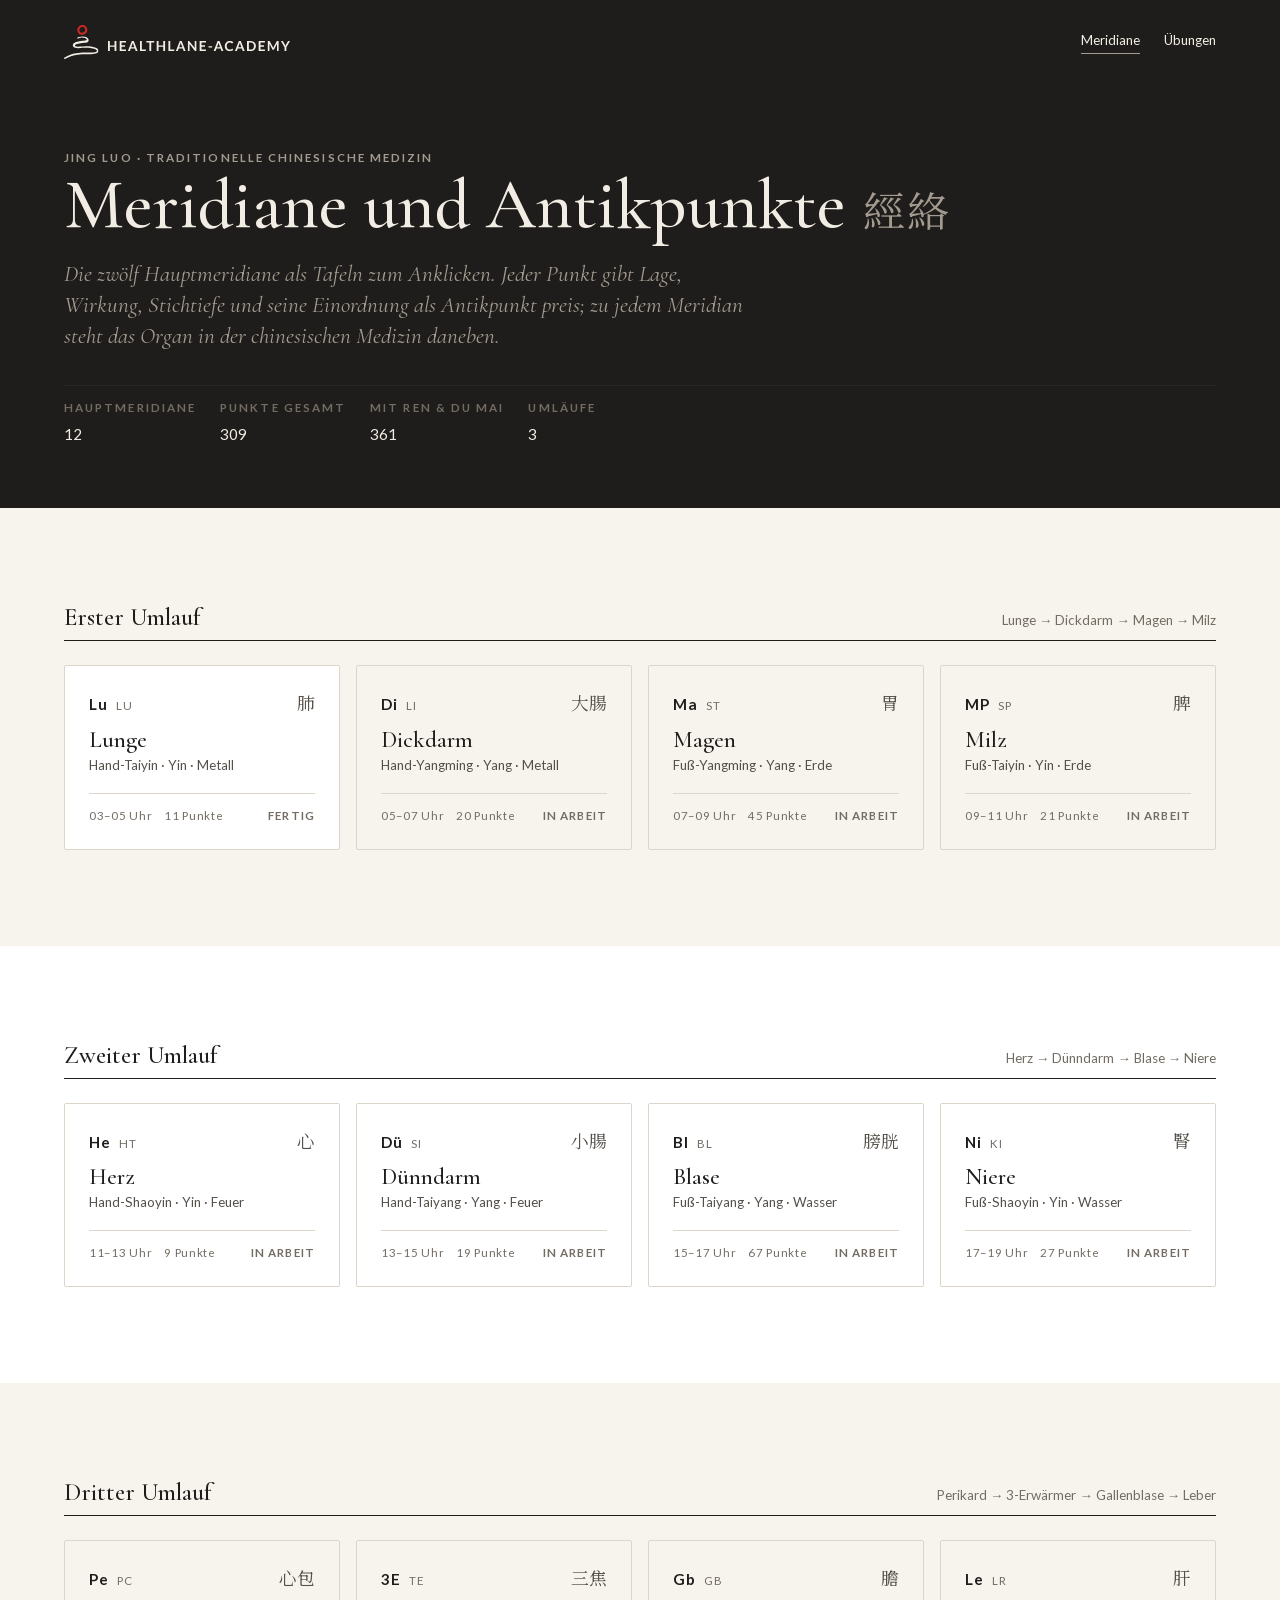
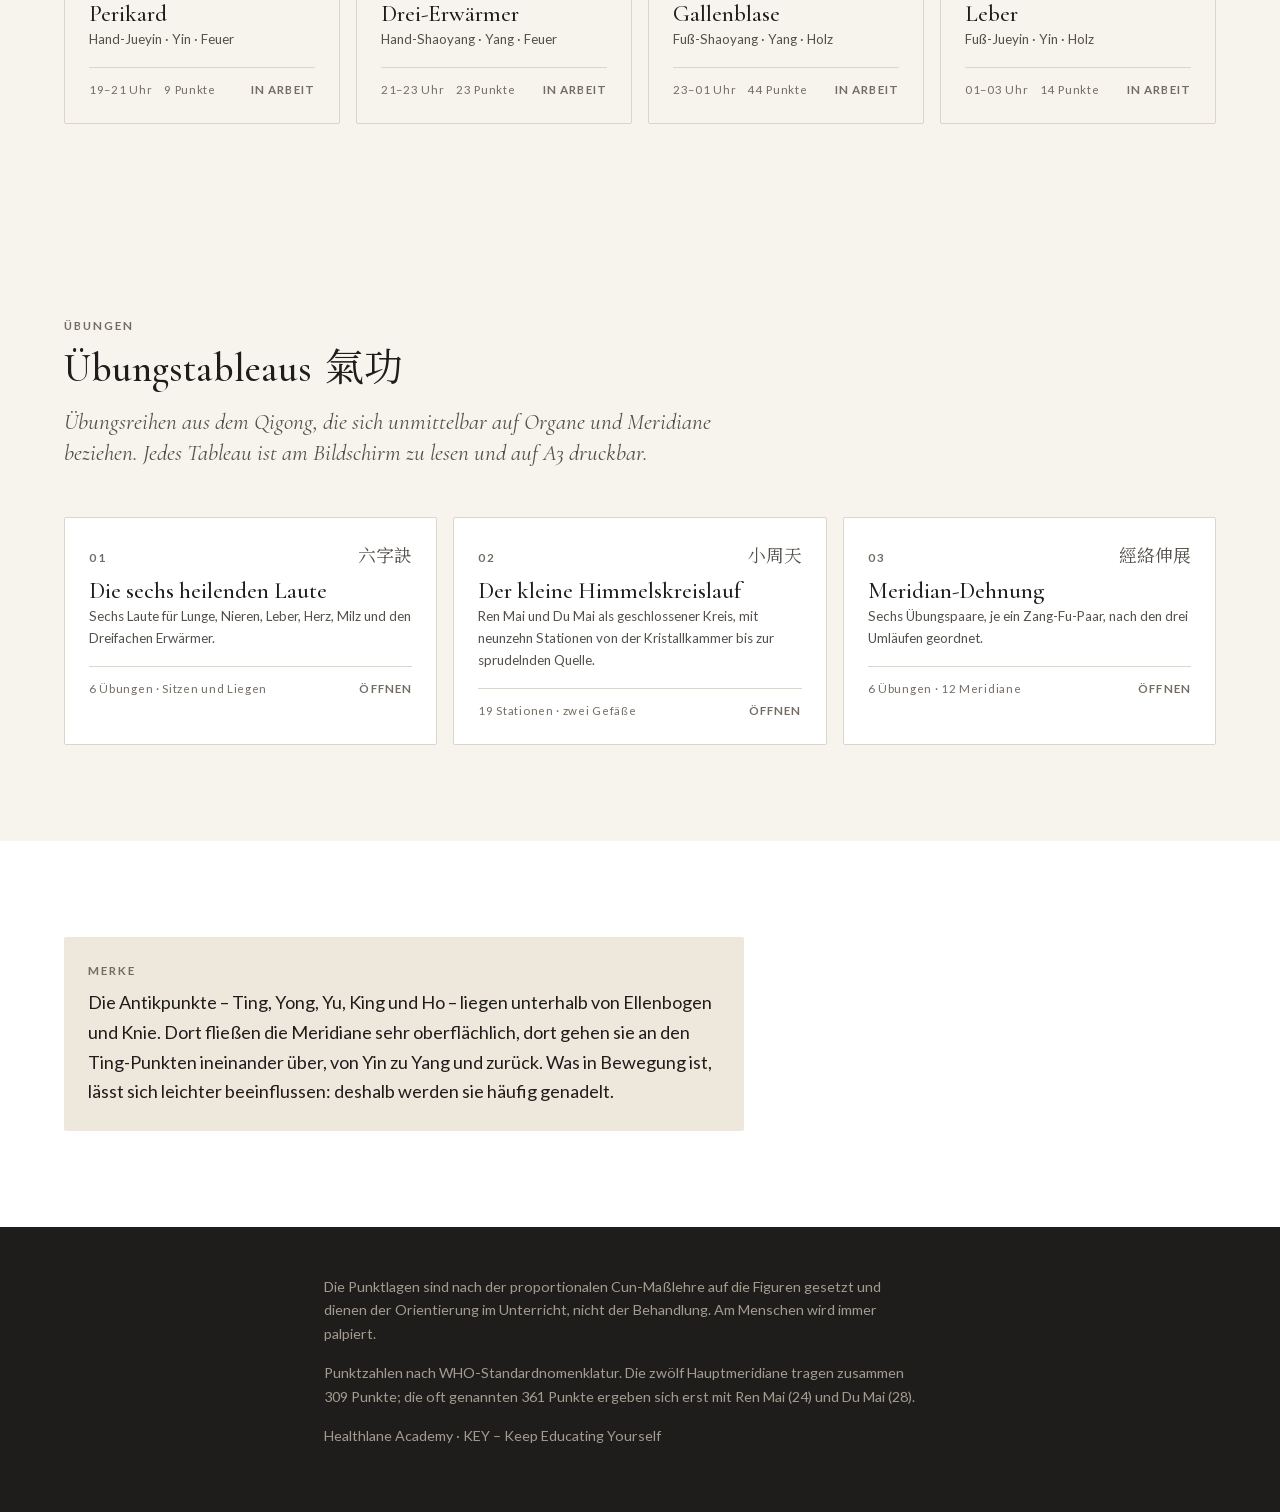
==== commit b3edf3b8: "Beide Tableaus veroeffentlicht, Punkte aus der Vorlage uebernommen Meridian-Dehnung heisst jetzt sch" ====
--- a/index.html
+++ b/index.html
@@ -86,7 +86,7 @@
       fuss: "19 Stationen · zwei Gefäße",
       href: "uebungen/himmelskreislauf.html", fertig: true },
     { nr: "03", titel: "Meridian-Dehnung", han: "經絡伸展",
-      zeile: "Sechs Makko-Ho-Übungspaare, je ein Zang-Fu-Paar, nach den drei Umläufen geordnet.",
+      zeile: "Sechs Übungspaare, je ein Zang-Fu-Paar, nach den drei Umläufen geordnet.",
       fuss: "6 Übungen · 12 Meridiane",
       href: "uebungen/meridian-dehnung.html", fertig: true }
   ];
--- a/css/app.css
+++ b/css/app.css
@@ -509,7 +509,7 @@
 }
 
 /* ===========================================================
-   Übungstableau: Meridian-Dehnung (Makko-Ho)
+   Übungstableau: Meridian-Dehnung
    Je Übung zwei Haltungen links, Erklärung rechts.
    =========================================================== */
 .dehn-liste{display:flex;flex-direction:column;gap:var(--hla-space-12)}
@@ -545,6 +545,7 @@
   .dehn-text{overflow:hidden}
   .dehn-paar{font-size:9pt;margin-top:1mm}
   .dehn-liste{display:block;column-count:2;column-gap:12mm}
+}
 
 /* ===========================================================
    Übungstableau: Der kleine Himmelskreislauf
@@ -610,3 +611,18 @@
   #namen .falttafel > div{break-inside:avoid;page-break-inside:avoid}
   ol.quellen{font-size:7.5pt}
 }
+
+/* Logo im Druckkopf (Handbuch 9: Kopfzeile mit Marke, Haarlinie darunter) */
+.druckkopf .druckmarke{display:none;height:9mm;width:auto}
+table.stationen{min-width:820px}
+table.stationen tbody th{font-family:var(--hla-font-text);font-weight:700;
+  font-size:.889rem;letter-spacing:.06em;color:var(--hla-stein);text-transform:none;
+  white-space:nowrap}
+table.stationen td:first-of-type{font-weight:700}
+.lesezeichen.klein{width:14px;height:14px;flex:0 0 14px;display:inline-block;
+  vertical-align:-2px;margin-left:var(--hla-space-2)}
+@media print{
+  .druckkopf .druckmarke{display:block}
+  table.stationen{min-width:0;font-size:8pt}
+  #tabelle{break-before:auto}
+}
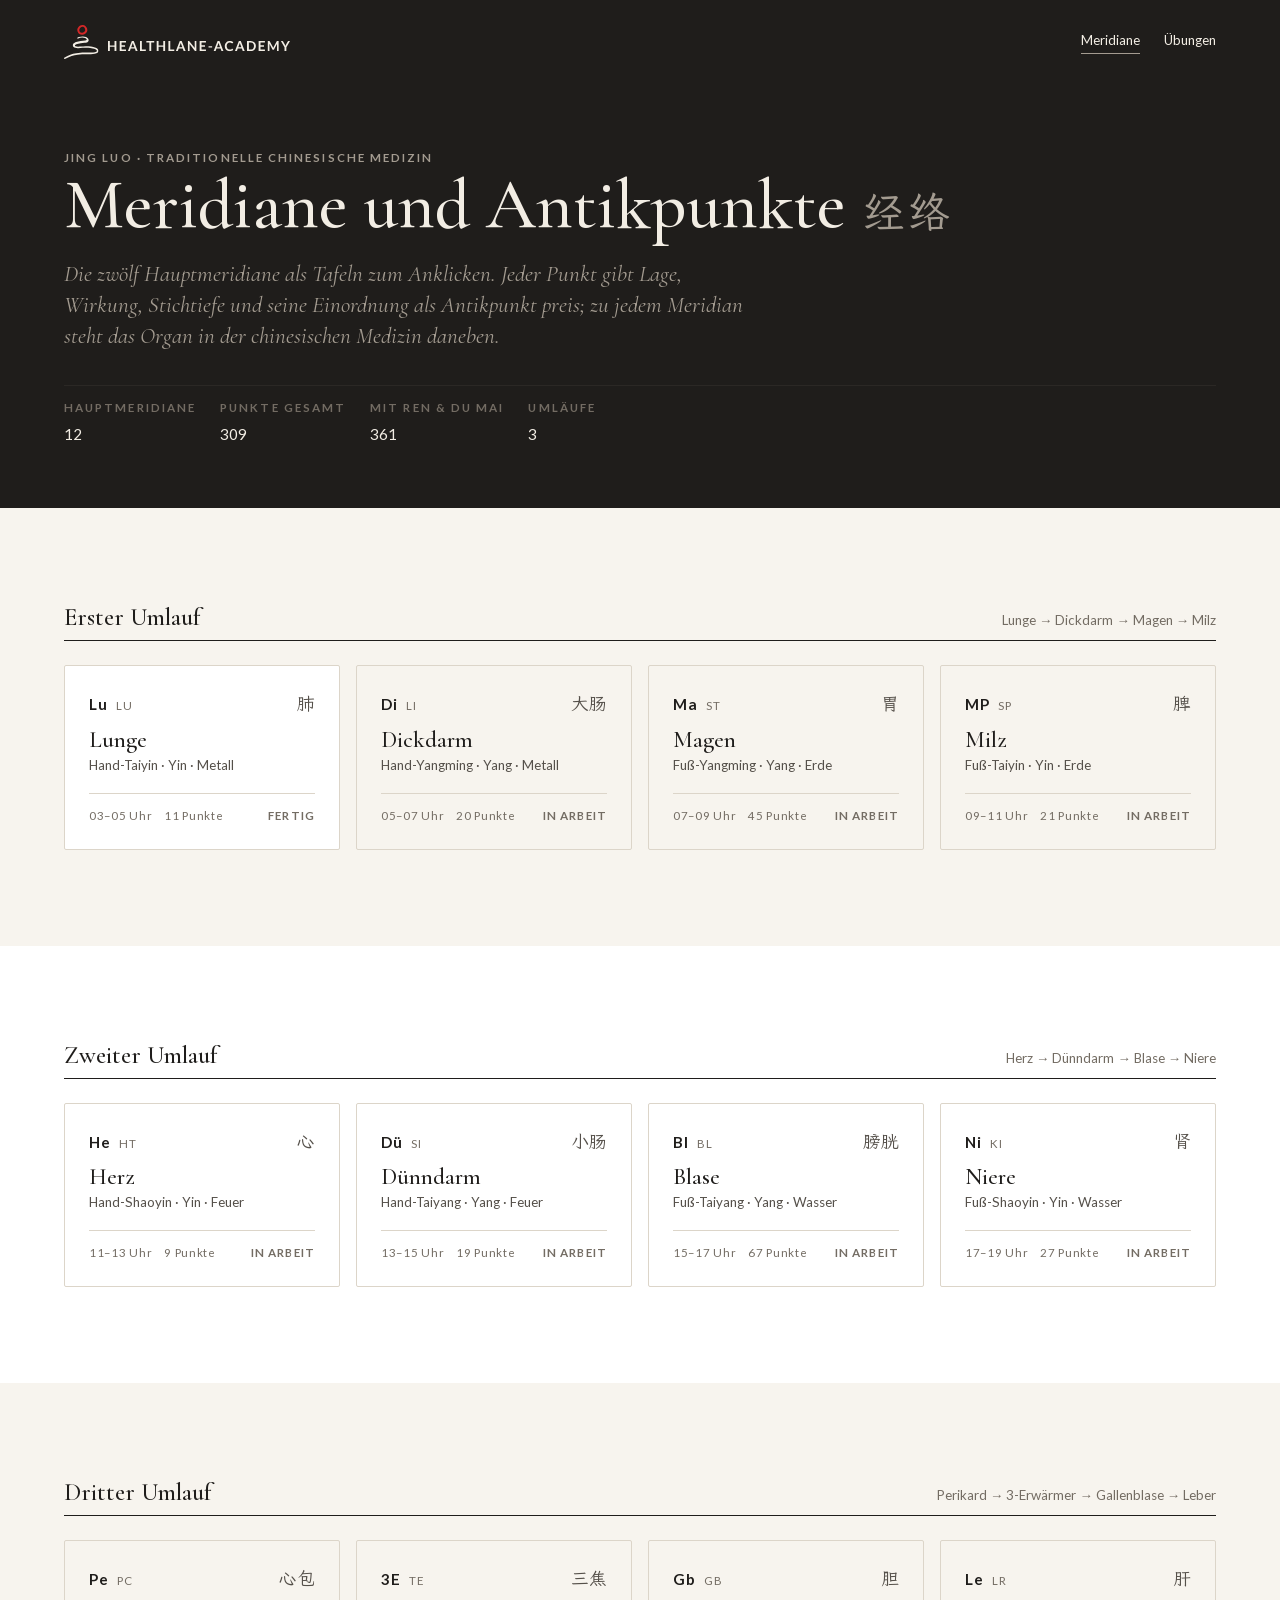
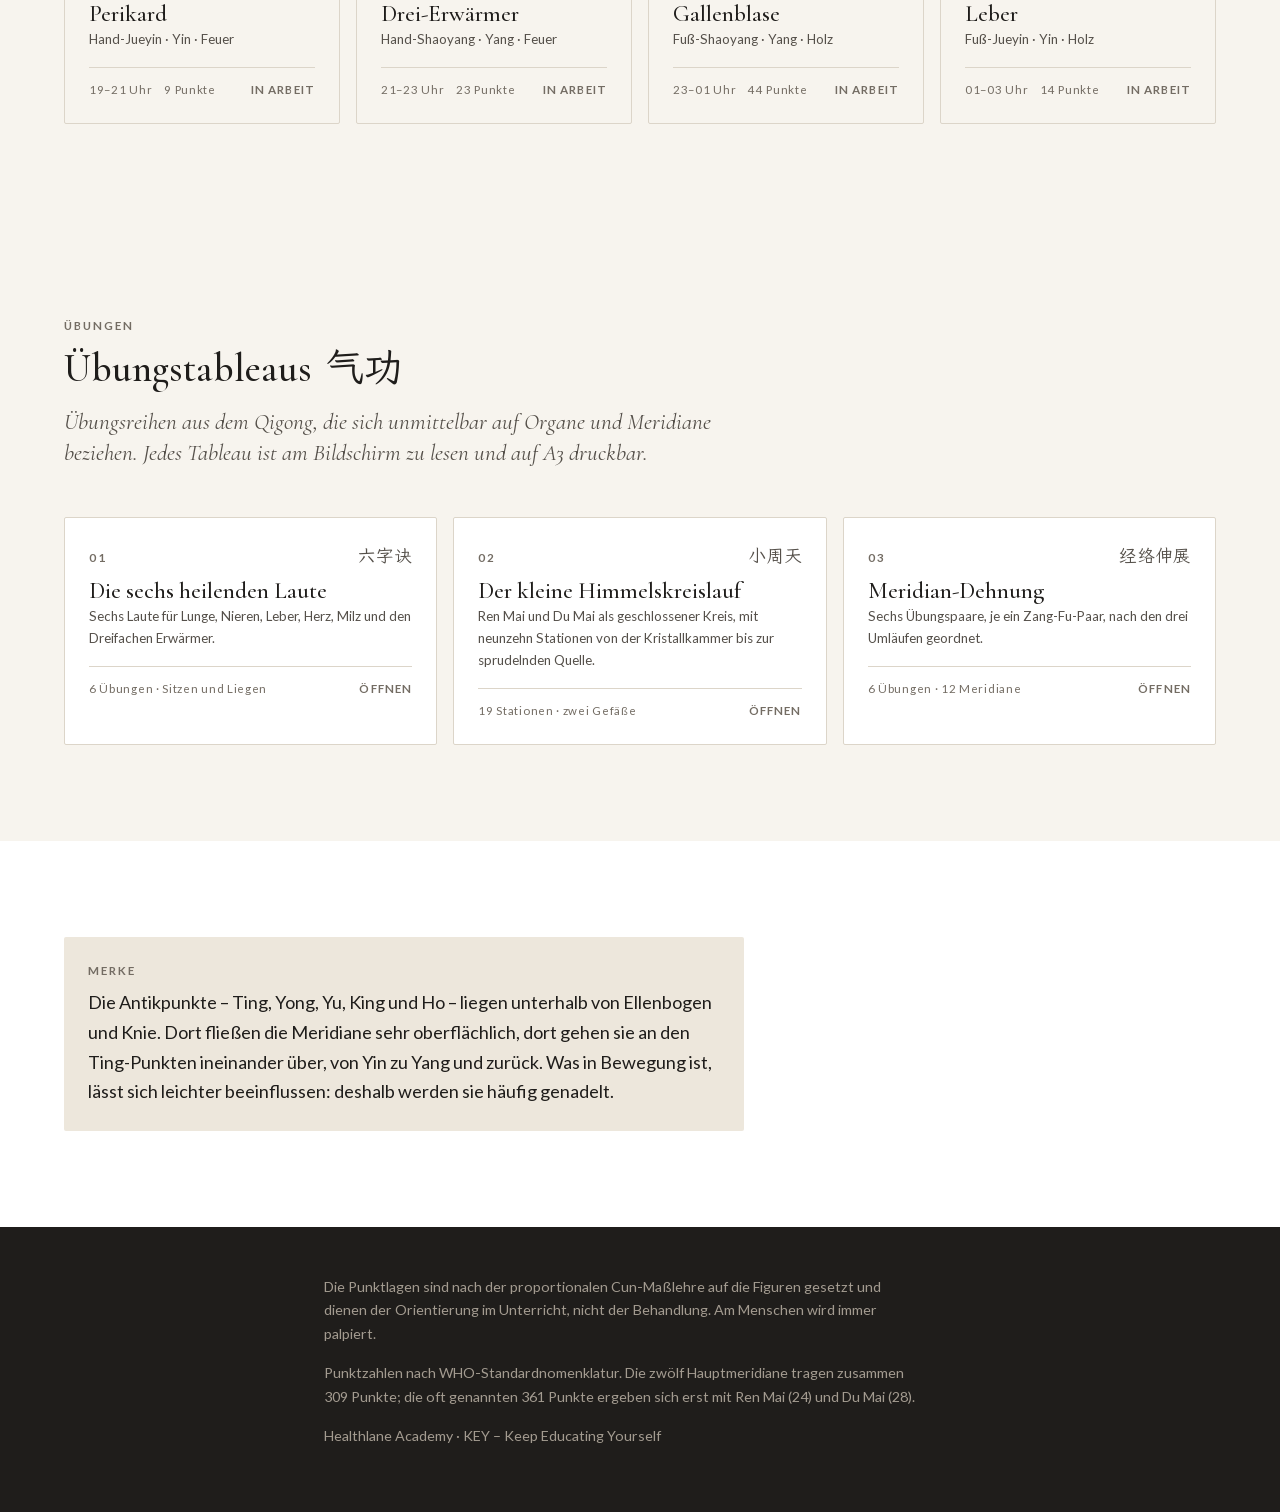
==== commit 0a65f532: "Kurzzeichen in Kaiti, vier Uebungsbilder berichtigt, Figur neben der Tabelle Schrift: alle chinesisc" ====
--- a/index.html
+++ b/index.html
@@ -24,7 +24,7 @@
 <header class="dunkel hero">
   <div class="inner">
     <p class="label">Jing Luo · Traditionelle Chinesische Medizin</p>
-    <h1>Meridiane und Antikpunkte<span class="hanzi">經絡</span></h1>
+    <h1>Meridiane und Antikpunkte<span class="hanzi">经络</span></h1>
     <p class="lead">Die zwölf Hauptmeridiane als Tafeln zum Anklicken. Jeder Punkt gibt Lage,
     Wirkung, Stichtiefe und seine Einordnung als Antikpunkt preis; zu jedem Meridian steht das
     Organ in der chinesischen Medizin daneben.</p>
@@ -44,7 +44,7 @@
 <section class="papier" id="uebungen">
   <div class="inner">
     <p class="label">Übungen</p>
-    <h2 style="margin-top:12px">Übungstableaus<span class="hanzi">氣功</span></h2>
+    <h2 style="margin-top:12px">Übungstableaus<span class="hanzi">气功</span></h2>
     <p class="lead">Übungsreihen aus dem Qigong, die sich unmittelbar auf Organe und Meridiane
     beziehen. Jedes Tableau ist am Bildschirm zu lesen und auf A3 druckbar.</p>
     <div class="uebungen-karten" style="margin-top:48px" id="uebungenKarten"></div>
@@ -77,7 +77,7 @@
 <script>
 (function () {
   var UEBUNGEN = [
-    { nr: "01", titel: "Die sechs heilenden Laute", han: "六字訣",
+    { nr: "01", titel: "Die sechs heilenden Laute", han: "六字诀",
       zeile: "Sechs Laute für Lunge, Nieren, Leber, Herz, Milz und den Dreifachen Erwärmer.",
       fuss: "6 Übungen · Sitzen und Liegen",
       href: "uebungen/sechs-heilende-laute.html", fertig: true },
@@ -85,7 +85,7 @@
       zeile: "Ren Mai und Du Mai als geschlossener Kreis, mit neunzehn Stationen von der Kristallkammer bis zur sprudelnden Quelle.",
       fuss: "19 Stationen · zwei Gefäße",
       href: "uebungen/himmelskreislauf.html", fertig: true },
-    { nr: "03", titel: "Meridian-Dehnung", han: "經絡伸展",
+    { nr: "03", titel: "Meridian-Dehnung", han: "经络伸展",
       zeile: "Sechs Übungspaare, je ein Zang-Fu-Paar, nach den drei Umläufen geordnet.",
       fuss: "6 Übungen · 12 Meridiane",
       href: "uebungen/meridian-dehnung.html", fertig: true }
--- a/fonts/fonts.css
+++ b/fonts/fonts.css
@@ -1,7 +1,7 @@
 /* Healthlane Academy - selbst gehostete Schriften.
    Designhandbuch 4.2 MUSS: nicht ueber Google-Server einbinden.
    Erzeugt von werkzeuge/schriften-holen.sh - nicht von Hand aendern.
-   Cormorant Garamond, Lato, Noto Serif SC: SIL Open Font License. */
+   Cormorant Garamond, Lato, LXGW WenKai: SIL Open Font License. */
 
 @font-face {
   font-family: 'Cormorant Garamond';
@@ -211,10 +211,10 @@
 }
 
 @font-face {
-  font-family: 'Noto Serif SC';
-  font-style: normal;
-  font-weight: 400;
-  font-display: swap;
-  src: url(notosc-subset.woff2) format('woff2');
-  unicode-range: U+4e09, U+4e2d, U+4e3b, U+4e94, U+4f38, U+4fe0, U+516d, U+5217, U+529f, U+5305, U+53f8, U+5438, U+5468, U+547c, U+5546, U+571f, U+58c5, U+5927, U+5929-592a, U+5b54, U+5b57, U+5ba3, U+5bd2, U+5be6, U+5c0f, U+5c11, U+5c3a, U+5c55, U+5e9c, U+5fc3, U+5fd7, U+610f, U+624b, U+65bc, U+6700, U+6728, U+675f, U+6bdb, U+6c23, U+6c34, U+6df5, U+6e20, U+6fa4, U+6fd5, U+706b, U+7126, U+71b1, U+72af, U+75f0, U+767c-767d, U+76ae, U+795e, U+7ac5, U+7d61, U+7d93, U+7f3a, U+8085, U+809d, U+80ba, U+80c3, U+80f1, U+813e, U+814e, U+8178, U+8180, U+81bd, U+85cf, U+865b, U+884c, U+8a23, U+8abf, U+901a, U+9053, U+91d1, U+9580, U+958b, U+963b, U+964d, U+9670, U+969b, U+96f2, U+98a8, U+9b42, U+9b44, U+9b5a, U+9f3b;
-}
+  font-family: 'LXGW WenKai TC';
+  font-style: normal;
+  font-weight: 400;
+  font-display: swap;
+  src: url(kaiti-subset.woff2) format('woff2');
+  unicode-range: U+4e09-4e0a, U+4e2d, U+4e39, U+4e3b, U+4e8e, U+4e91, U+4e94, U+4efb, U+4f1a, U+4f38, U+4f53, U+4fa0, U+516d, U+5217, U+529f, U+5305, U+5370, U+53d1, U+53f8, U+5438, U+5468, U+547c-547d, U+5546, U+571f, U+5782, U+5802, U+58c5, U+5927, U+5929-592a, U+5939, U+59d4, U+5b54, U+5b57, U+5b9e, U+5ba3, U+5bab, U+5bd2, U+5c0f, U+5c11, U+5c3a, U+5c55, U+5e9c, U+5f00, U+5f3a, U+5fc3, U+5fd7, U+610f, U+624b, U+642d, U+6700, U+6728, U+675f, U+677e, U+6795, U+679c, U+6865, U+690e, U+6bdb, U+6c14, U+6c34, U+6cc9, U+6cfd, U+6d8c, U+6e0a, U+6e20, U+6e7f, U+706b, U+70ed, U+7126, U+72af, U+7389, U+7391, U+7487, U+7530, U+75f0, U+767d, U+76ae, U+7763, U+795e, U+7a81, U+7a8d, U+7cbe, U+7ecf, U+7edc, U+7f3a, U+8083, U+809d, U+80a0, U+80ba, U+80be, U+80c3, U+80c6, U+80f1, U+8109-810a, U+8110-8111, U+8118, U+813e, U+8180, U+81bb, U+85cf, U+865a, U+884c, U+8bc0, U+8c03, U+901a, U+9053, U+91d1, U+957f, U+95e8, U+9619, U+9634, U+963b, U+9645, U+964d, U+9876, U+98ce, U+9b42, U+9b44, U+9c7c, U+9e64, U+9f3b;
+}
--- a/css/app.css
+++ b/css/app.css
@@ -22,7 +22,7 @@
 
   --hla-font-display:"Cormorant Garamond",Garamond,"Times New Roman",serif;
   --hla-font-text:"Lato","Helvetica Neue",Arial,sans-serif;
-  --hla-font-hanzi:"Noto Serif SC","Songti SC",STSong,SimSun,serif;
+  --hla-font-hanzi:"Kaiti SC","Kaiti TC",STKaiti,KaiTi,"楷体","LXGW WenKai TC",serif;
 
   --hla-tracking-label:.18em;
   --hla-lh-text:1.65;
@@ -626,3 +626,23 @@
   table.stationen{min-width:0;font-size:8pt}
   #tabelle{break-before:auto}
 }
+
+/* Übersichtstabelle mit Figur als Referenz daneben */
+.tabelle-grid{display:grid;grid-template-columns:260px minmax(0,1fr);
+  gap:var(--hla-space-8);align-items:start}
+@media (max-width:900px){.tabelle-grid{grid-template-columns:1fr;gap:var(--hla-space-6)}}
+.tabelle-figur{position:sticky;top:var(--hla-space-6)}
+.tabelle-figur .tafel{cursor:default;padding:var(--hla-space-2)}
+.tabelle-figur .hinweis{font-size:.722rem;color:var(--hla-stein);
+  margin:var(--hla-space-2) 0 0;text-align:center}
+@media (max-width:900px){.tabelle-figur{position:static;max-width:260px;margin:0 auto}}
+table.stationen tbody tr{cursor:pointer;transition:background var(--hla-duration) var(--hla-ease)}
+table.stationen tbody tr:hover,
+table.stationen tbody tr[aria-current="true"]{background:var(--hla-nebel)}
+table.stationen tbody tr:focus-visible{outline:2px solid var(--hla-tusche);outline-offset:-2px}
+@media print{
+  .tabelle-grid{display:grid;grid-template-columns:44mm minmax(0,1fr);gap:6mm}
+  .tabelle-figur{position:static}
+  .tabelle-figur .hinweis{display:none}
+  table.stationen tbody tr{background:transparent!important}
+}
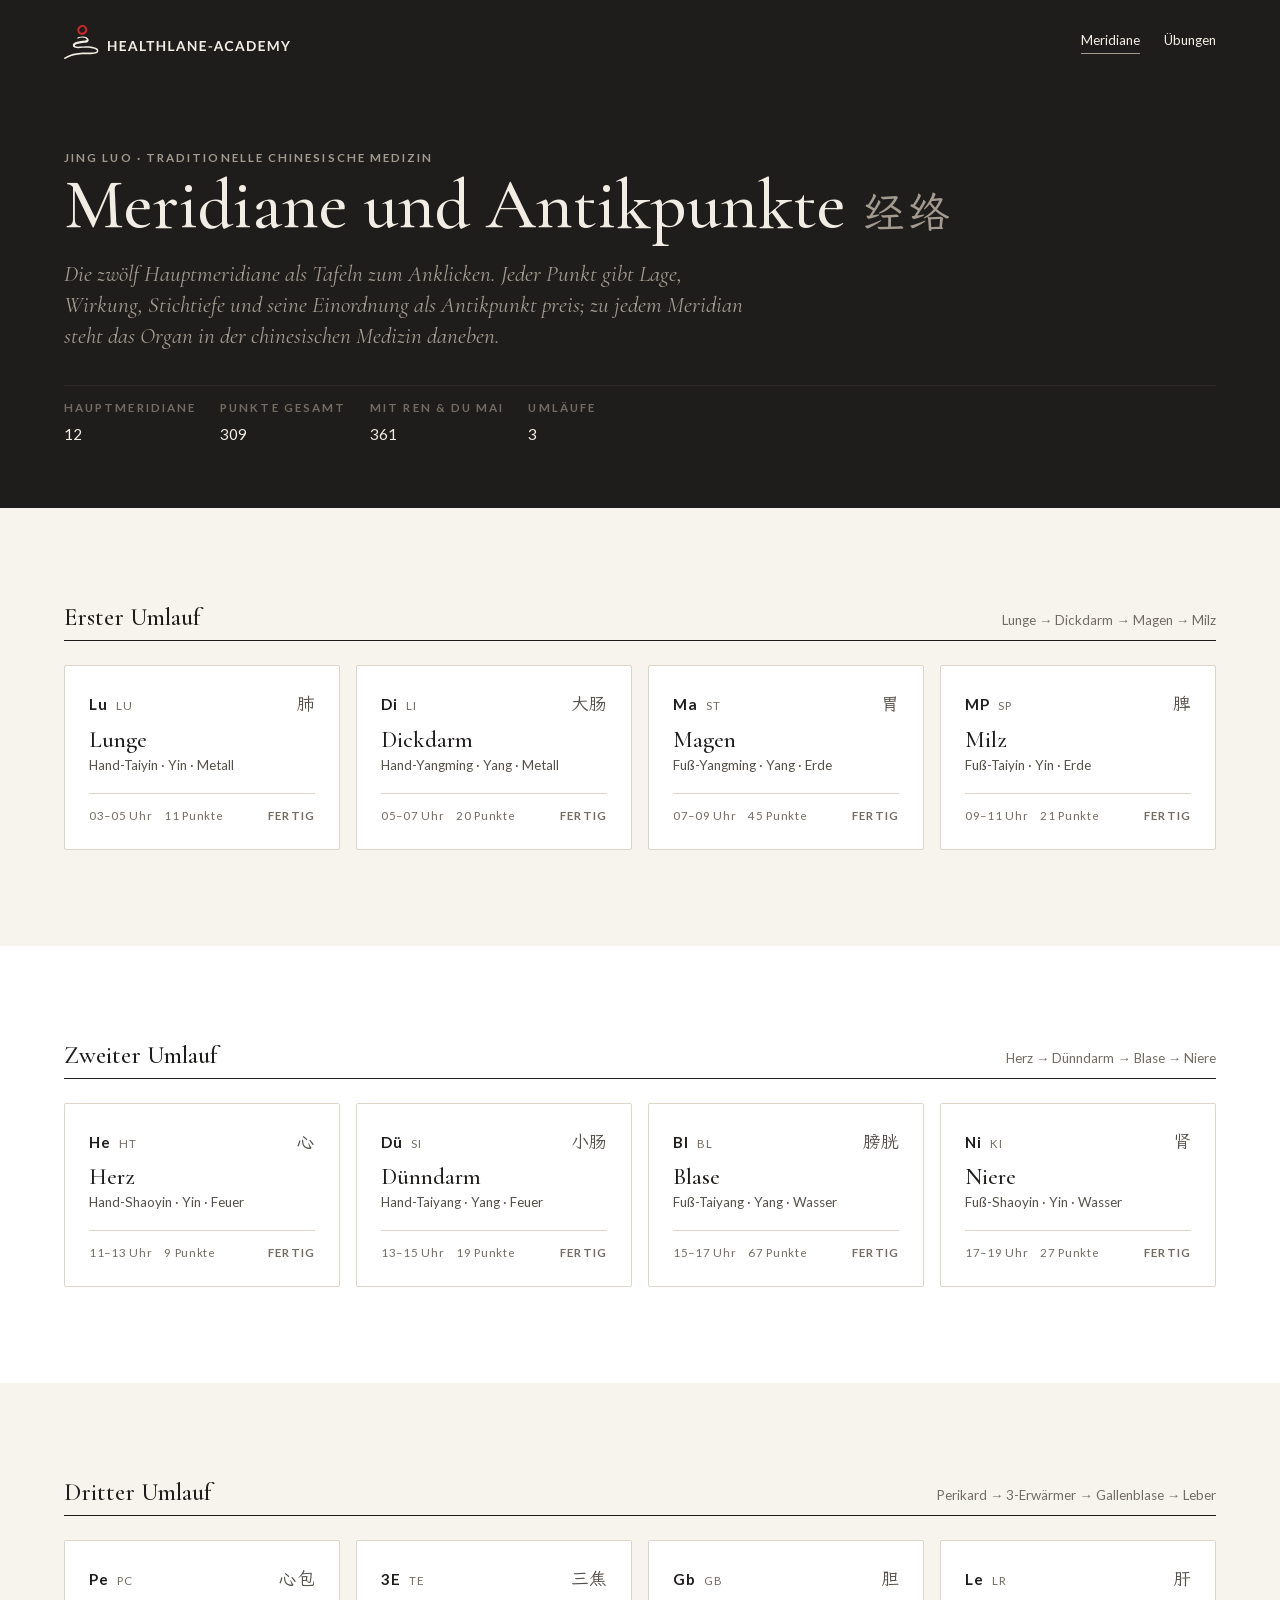
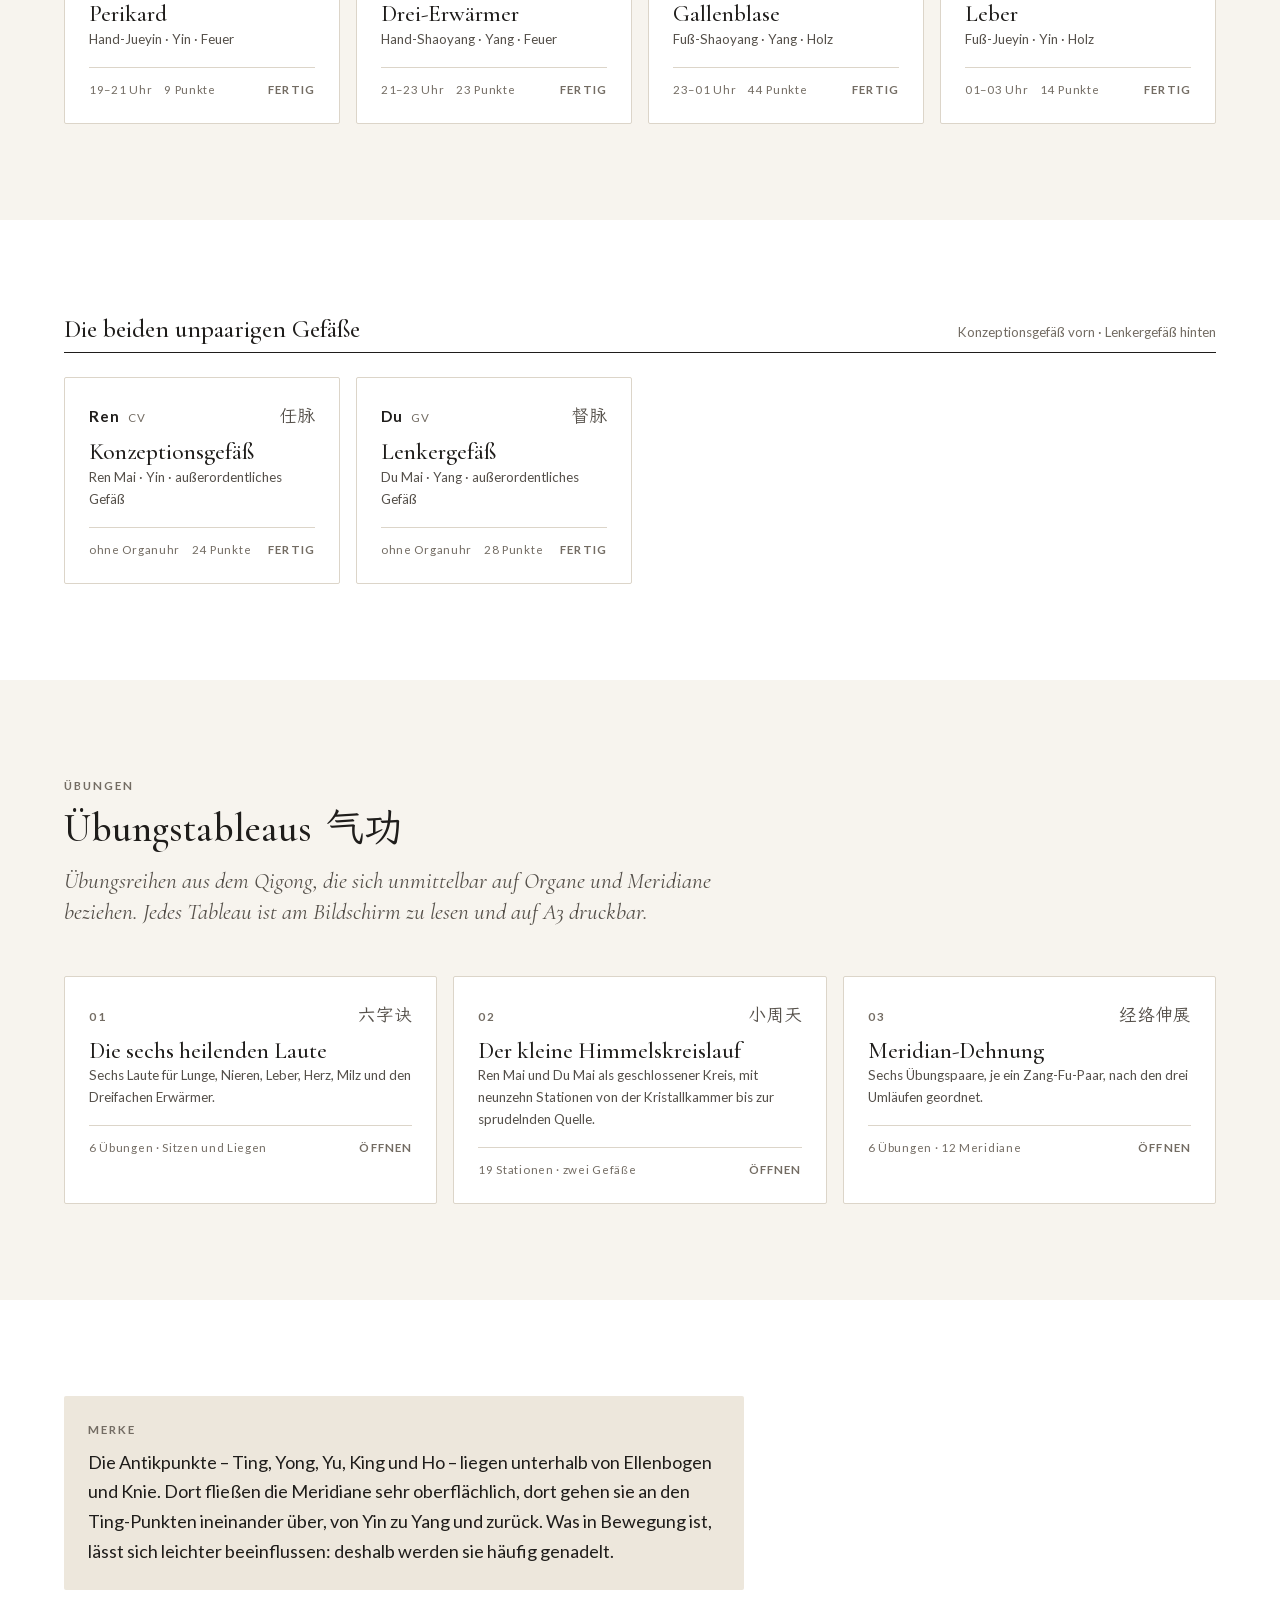
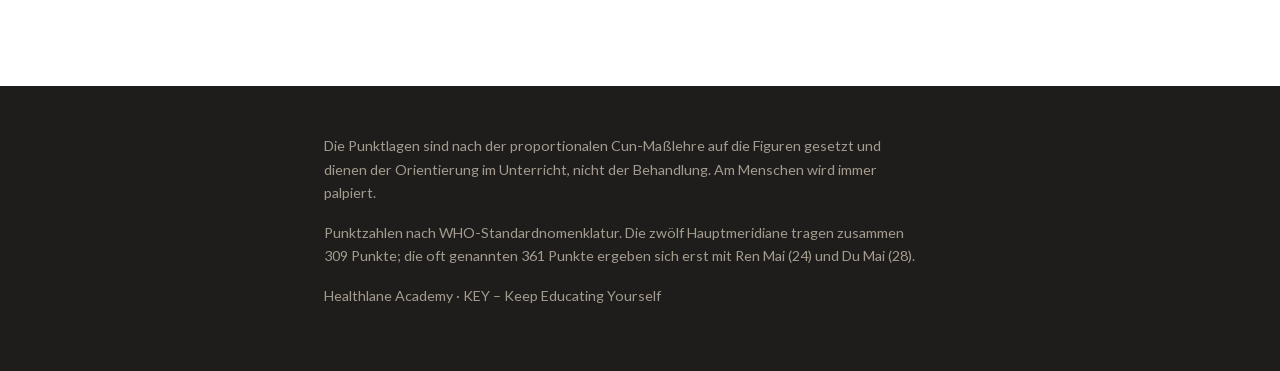
==== commit 3a179d04: "Ren Mai und Du Mai - die beiden unpaarigen Gefaesse Damit sind es die vierzehn Bahnen, von denen Ste" ====
--- a/index.html
+++ b/index.html
@@ -40,6 +40,7 @@
 <section class="papier"><div class="inner" id="u1"></div></section>
 <section class="weiss"><div class="inner" id="u2"></div></section>
 <section class="papier"><div class="inner" id="u3"></div></section>
+<section class="weiss"><div class="inner" id="u4"></div></section>
 
 <section class="papier" id="uebungen">
   <div class="inner">
@@ -118,9 +119,11 @@
   var UMLAUF = {
     1: { titel: "Erster Umlauf",  kette: "Lunge → Dickdarm → Magen → Milz" },
     2: { titel: "Zweiter Umlauf", kette: "Herz → Dünndarm → Blase → Niere" },
-    3: { titel: "Dritter Umlauf", kette: "Perikard → 3-Erwärmer → Gallenblase → Leber" }
+    3: { titel: "Dritter Umlauf", kette: "Perikard → 3-Erwärmer → Gallenblase → Leber" },
+    4: { titel: "Die beiden unpaarigen Gefäße",
+         kette: "Konzeptionsgefäß vorn · Lenkergefäß hinten" }
   };
-  [1, 2, 3].forEach(function (u) {
+  [1, 2, 3, 4].forEach(function (u) {
     var host = document.getElementById("u" + u);
     var sec = document.createElement("div"); sec.className = "umlauf";
 
@@ -145,10 +148,13 @@
 
       var h3 = document.createElement("h3"); h3.textContent = m.name;
       var z = document.createElement("p"); z.className = "zeile";
-      z.textContent = m.channel + " · " + (m.yin ? "Yin" : "Yang") + " · " + m.element;
+      z.textContent = m.umlauf === 4
+        ? m.channel + " · " + (m.yin ? "Yin" : "Yang") + " · außerordentliches Gefäß"
+        : m.channel + " · " + (m.yin ? "Yin" : "Yang") + " · " + m.element;
 
       var fuss = document.createElement("div"); fuss.className = "fuss";
-      var uhr = document.createElement("span"); uhr.textContent = m.clock + " Uhr";
+      var uhr = document.createElement("span");
+      uhr.textContent = m.umlauf === 4 ? "ohne Organuhr" : m.clock + " Uhr";
       var pk = document.createElement("span"); pk.textContent = m.points + " Punkte";
       var st = document.createElement("span"); st.className = "stand";
       st.textContent = m.fertig ? "fertig" : "in Arbeit";
--- a/fonts/fonts.css
+++ b/fonts/fonts.css
@@ -216,5 +216,5 @@
   font-weight: 400;
   font-display: swap;
   src: url(kaiti-subset.woff2) format('woff2');
-  unicode-range: U+4e09-4e0a, U+4e2d, U+4e39, U+4e3b, U+4e8e, U+4e91, U+4e94, U+4efb, U+4f1a, U+4f38, U+4f53, U+4fa0, U+516d, U+5217, U+529f, U+5305, U+5370, U+53d1, U+53f8, U+5438, U+5468, U+547c-547d, U+5546, U+571f, U+5782, U+5802, U+58c5, U+5927, U+5929-592a, U+5939, U+59d4, U+5b54, U+5b57, U+5b9e, U+5ba3, U+5bab, U+5bd2, U+5c0f, U+5c11, U+5c3a, U+5c55, U+5e9c, U+5f00, U+5f3a, U+5fc3, U+5fd7, U+610f, U+624b, U+642d, U+6700, U+6728, U+675f, U+677e, U+6795, U+679c, U+6865, U+690e, U+6bdb, U+6c14, U+6c34, U+6cc9, U+6cfd, U+6d8c, U+6e0a, U+6e20, U+6e7f, U+706b, U+70ed, U+7126, U+72af, U+7389, U+7391, U+7487, U+7530, U+75f0, U+767d, U+76ae, U+7763, U+795e, U+7a81, U+7a8d, U+7cbe, U+7ecf, U+7edc, U+7f3a, U+8083, U+809d, U+80a0, U+80ba, U+80be, U+80c3, U+80c6, U+80f1, U+8109-810a, U+8110-8111, U+8118, U+813e, U+8180, U+81bb, U+85cf, U+865a, U+884c, U+8bc0, U+8c03, U+901a, U+9053, U+91d1, U+957f, U+95e8, U+9619, U+9634, U+963b, U+9645, U+964d, U+9876, U+98ce, U+9b42, U+9b44, U+9c7c, U+9e64, U+9f3b;
-}
+  unicode-range: U+4e09-4e0b, U+4e0d-4e0e, U+4e18, U+4e1d, U+4e2d, U+4e30, U+4e34, U+4e39-4e3b, U+4e3e, U+4e4b, U+4e8c, U+4e8e-4e8f, U+4e91, U+4e94-4e95, U+4ea2, U+4ea4, U+4eac, U+4eba, U+4ed1, U+4ed3, U+4ee3, U+4efb, U+4f1a, U+4f20, U+4f38, U+4f53, U+4f7f, U+4fa0, U+4fa7, U+4fde, U+504f, U+5143, U+5149, U+5151, U+5165, U+516c-516d, U+5173, U+5176, U+517b, U+5185, U+51b2-51b3, U+51cf, U+51dd, U+5206, U+5217, U+522b, U+524d, U+529f, U+52b3, U+52df, U+5305, U+5316, U+5347, U+534a, U+534e, U+5370, U+5386, U+5389, U+53a5, U+53d1, U+53d7, U+53e3, U+53f8, U+5408, U+540e, U+5410, U+542c, U+5438, U+5455, U+5468, U+547c-547d, U+548c, U+5499, U+54bd, U+54d1, U+5507, U+5546, U+5589, U+56db, U+56f0, U+571f, U+5728, U+5730, U+5782, U+5802, U+589f, U+58c5, U+590d, U+5916, U+5927, U+5929-592a, U+5934, U+5939, U+5947, U+59d4, U+5b50, U+5b54, U+5b57, U+5b59, U+5b97-5b98, U+5b9e, U+5ba3, U+5bab, U+5bbd-5bbe, U+5bd2, U+5bfc, U+5c01, U+5c0f, U+5c11, U+5c3a, U+5c3e-5c3f, U+5c55, U+5c5e, U+5c71, U+5de8, U+5e02, U+5e26, U+5e72, U+5e7d, U+5e9c, U+5ead, U+5ec9-5eca, U+5f00, U+5f3a, U+5faa, U+5fc3, U+5fd7, U+6025, U+6076, U+60ac, U+610f, U+6240, U+624b, U+626c, U+6276, U+627f, U+6392, U+642d, U+6512, U+652f, U+6566, U+65ad, U+65e5, U+6606, U+660e, U+66f2, U+6700, U+6708, U+671f, U+6728, U+672c, U+673a, U+675f, U+677c, U+677e, U+6781, U+6795, U+679c, U+67a2, U+67f1, U+6865, U+6881, U+690e, U+6a2a, U+6b21, U+6b62-6b63, U+6b65, U+6bdb, U+6c14, U+6c34, U+6c41, U+6c57, U+6c60, U+6c9f, U+6cc4, U+6cc9, U+6ccc, U+6cdb, U+6ce3, U+6cfd, U+6d25, U+6d46, U+6d4a, U+6d77, U+6d8c, U+6db2, U+6e05, U+6e0a, U+6e0e, U+6e1a, U+6e20, U+6e29, U+6e7f, U+6e9c, U+6eaa, U+6ede, U+706b, U+7075, U+708e, U+70ed, U+7126, U+7136, U+7167, U+719f, U+71e5, U+722a, U+7269, U+728a, U+72af, U+7387, U+7389, U+7391, U+73af, U+7406, U+7487, U+751f, U+7530, U+7533, U+758f, U+759d, U+75c5, U+75db, U+75f0, U+7600, U+767d-767e, U+76ae, U+76c6, U+76d6, U+76db, U+76ee, U+76f8, U+7726, U+775b, U+7763, U+77b3, U+795e, U+7a74, U+7a7a, U+7a81, U+7a8d, U+7ae0, U+7af9, U+7b4b, U+7b51, U+7c95, U+7cbe, U+7cdf, U+7eb3, U+7ecf, U+7ed3, U+7edc-7edd, U+7edf, U+7ef4, U+7f29, U+7f3a, U+7ff3, U+8001, U+8033, U+804b, U+8083, U+8089, U+808b-808c, U+8093, U+809b, U+809d, U+80a0, U+80a2, U+80a9, U+80ba, U+80be, U+80c1, U+80c3, U+80c6, U+80cc, U+80ce, U+80de, U+80f1, U+80f8, U+8109-810a, U+8110-8111, U+8118, U+813e, U+8150, U+8155, U+8170, U+8179, U+8180, U+8188, U+818f, U+819d, U+81bb, U+81c2, U+81f3, U+820c, U+8499, U+8574, U+85cf, U+865a, U+8821, U+8840, U+884c, U+8868, U+89e3, U+8bc0-8bc1, U+8c03, U+8c37, U+8d1e, U+8d2e-8d2f, U+8d64, U+8db3, U+8df3, U+8eab, U+8f66, U+8f6f, U+8f85, U+8fce, U+8fd0, U+8ff7, U+901a, U+9053, U+90aa, U+90c1, U+90c4, U+90fd, U+9178, U+91cc, U+91d1, U+949f, U+957f, U+95e8, U+95f4, U+95f7, U+9619, U+9633-9634, U+963b, U+9645, U+964d, U+9675, U+9677, U+9686, U+9690, U+9752, U+9762, U+9876, U+988a, U+98a7, U+98ce, U+98de-98df, U+9999, U+9aa8, U+9ac0, U+9ac3, U+9ace, U+9ad3, U+9b42, U+9b44, U+9c7c, U+9e20, U+9e23, U+9e64, U+9f3b, U+9f7f, U+9f88;
+}
--- a/css/app.css
+++ b/css/app.css
@@ -19,6 +19,15 @@
   --hla-nebel:#EDE7DC;
   --hla-rauch:#2B2825;
   --hla-papier-hell:#F2EDE4;
+
+  /* Die fuenf Wandlungsphasen. Gedaempft gewaehlt, damit sie auf Papier
+     neben Tusche bestehen. Metall ist eigentlich weiss und auf hellem
+     Grund nicht zeigbar - es steht darum als helles Silber mit Kontur. */
+  --hla-wx-holz:#4E7A4B;    --hla-wx-holz-hell:#E6EDE4;
+  --hla-wx-feuer:#D32727;   --hla-wx-feuer-hell:#F8E4E3;
+  --hla-wx-erde:#BE8526;    --hla-wx-erde-hell:#F5ECDC;
+  --hla-wx-metall:#8C9296;  --hla-wx-metall-hell:#F1F3F3;
+  --hla-wx-wasser:#2E4160;  --hla-wx-wasser-hell:#E3E7EE;
 
   --hla-font-display:"Cormorant Garamond",Garamond,"Times New Roman",serif;
   --hla-font-text:"Lato","Helvetica Neue",Arial,sans-serif;
@@ -646,3 +655,7 @@
   .tabelle-figur .hinweis{display:none}
   table.stationen tbody tr{background:transparent!important}
 }
+
+/* --- Marke einer Wandlungsphase (Symbol in ihrer Farbe) --- */
+.wx-marke{display:block;width:26px;height:26px;margin-bottom:var(--hla-space-2)}
+table.zuordnung thead th .wx-marke{margin-bottom:var(--hla-space-2)}
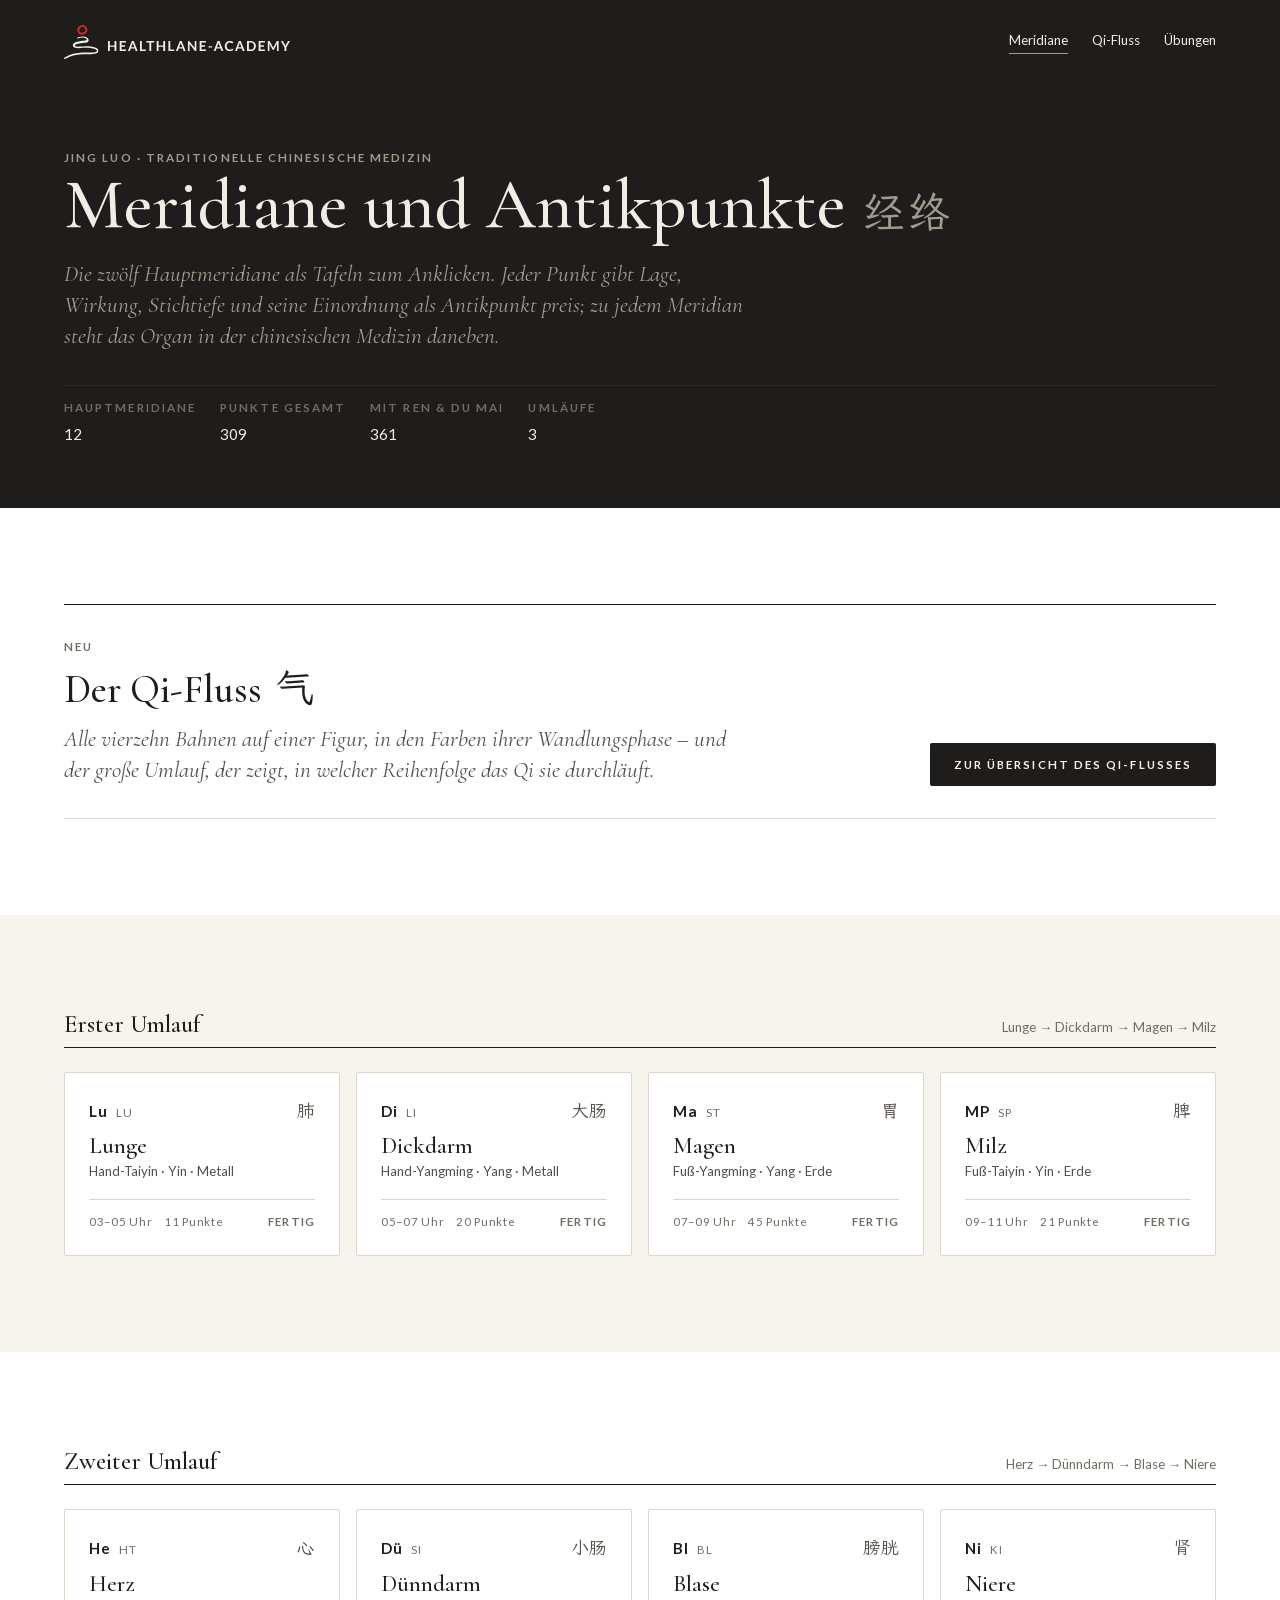
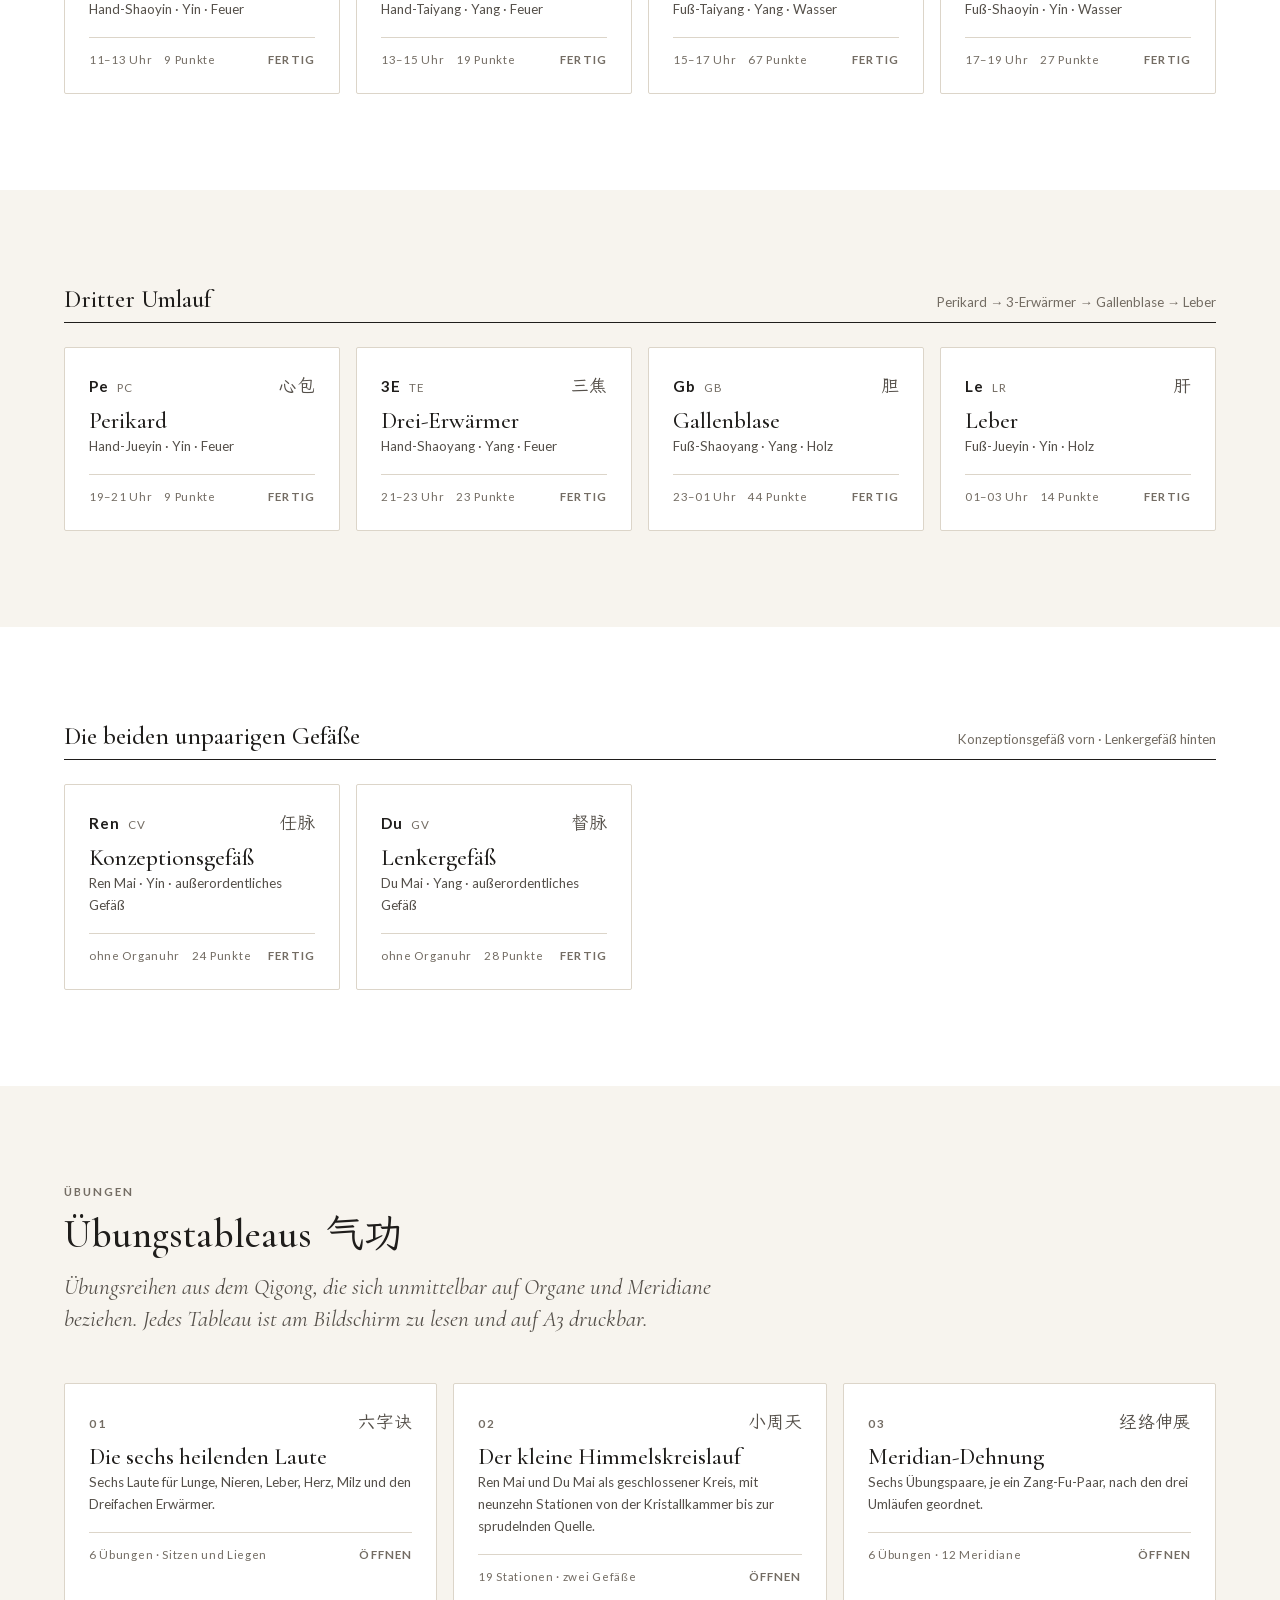
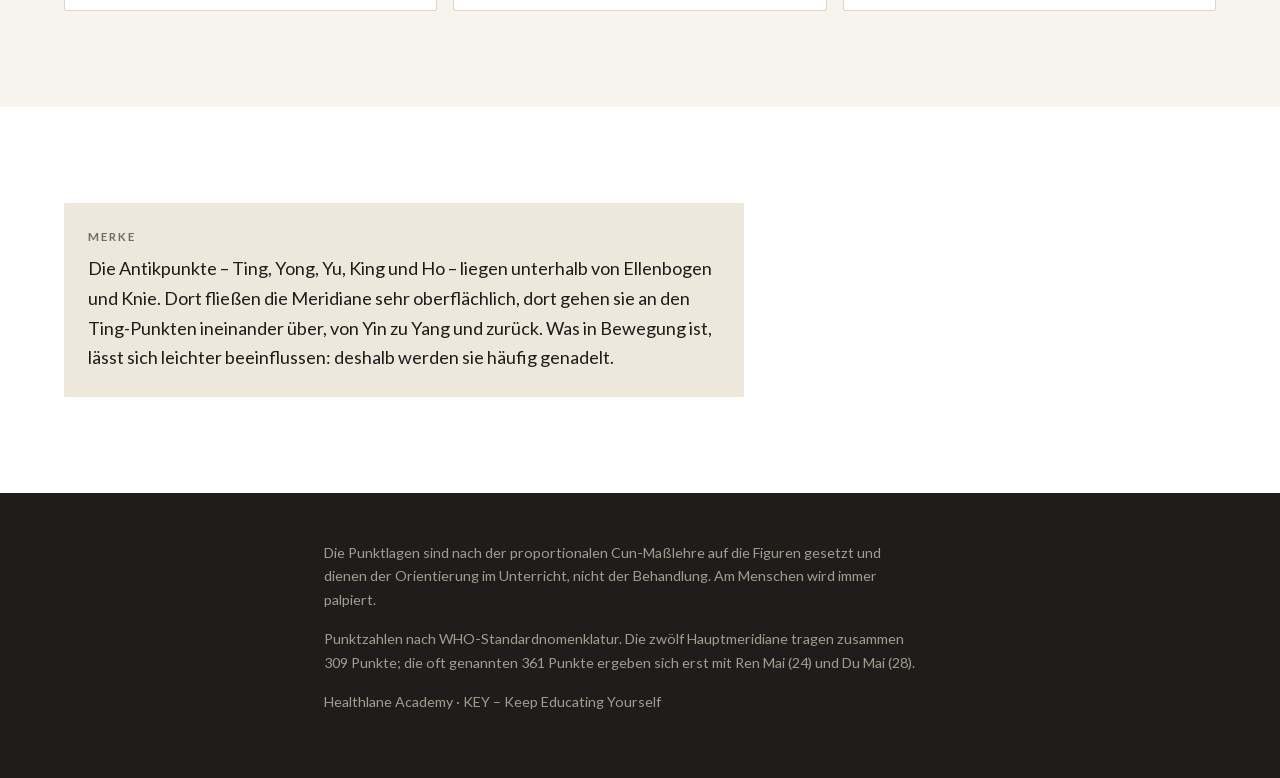
==== commit 22c43d79: "Neue Seite: Der Qi-Fluss, nach Stefans Vorlage Die hochgeladene Grafik zeigt zwei Dinge - wo die Bah" ====
--- a/index.html
+++ b/index.html
@@ -16,6 +16,7 @@
     </a>
     <nav>
       <a href="index.html" aria-current="page">Meridiane</a>
+      <a href="qifluss.html">Qi-Fluss</a>
       <a href="#uebungen">Übungen</a>
     </nav>
   </div>
@@ -36,6 +37,21 @@
     </ul>
   </div>
 </header>
+
+<section class="weiss" id="qifluss-hinweis">
+  <div class="inner">
+    <div class="qf-banner">
+      <div>
+        <p class="label">Neu</p>
+        <h2 style="margin:12px 0 0">Der Qi-Fluss<span class="hanzi">气</span></h2>
+        <p class="lead" style="margin-top:12px">Alle vierzehn Bahnen auf einer Figur, in den
+        Farben ihrer Wandlungsphase – und der große Umlauf, der zeigt, in welcher Reihenfolge
+        das Qi sie durchläuft.</p>
+      </div>
+      <a class="qf-knopf" href="qifluss.html">Zur Übersicht des Qi-Flusses</a>
+    </div>
+  </div>
+</section>
 
 <section class="papier"><div class="inner" id="u1"></div></section>
 <section class="weiss"><div class="inner" id="u2"></div></section>
--- a/fonts/fonts.css
+++ b/fonts/fonts.css
@@ -216,5 +216,5 @@
   font-weight: 400;
   font-display: swap;
   src: url(kaiti-subset.woff2) format('woff2');
-  unicode-range: U+4e09-4e0b, U+4e0d-4e0e, U+4e18, U+4e1d, U+4e2d, U+4e30, U+4e34, U+4e39-4e3b, U+4e3e, U+4e4b, U+4e8c, U+4e8e-4e8f, U+4e91, U+4e94-4e95, U+4ea2, U+4ea4, U+4eac, U+4eba, U+4ed1, U+4ed3, U+4ee3, U+4efb, U+4f1a, U+4f20, U+4f38, U+4f53, U+4f7f, U+4fa0, U+4fa7, U+4fde, U+504f, U+5143, U+5149, U+5151, U+5165, U+516c-516d, U+5173, U+5176, U+517b, U+5185, U+51b2-51b3, U+51cf, U+51dd, U+5206, U+5217, U+522b, U+524d, U+529f, U+52b3, U+52df, U+5305, U+5316, U+5347, U+534a, U+534e, U+5370, U+5386, U+5389, U+53a5, U+53d1, U+53d7, U+53e3, U+53f8, U+5408, U+540e, U+5410, U+542c, U+5438, U+5455, U+5468, U+547c-547d, U+548c, U+5499, U+54bd, U+54d1, U+5507, U+5546, U+5589, U+56db, U+56f0, U+571f, U+5728, U+5730, U+5782, U+5802, U+589f, U+58c5, U+590d, U+5916, U+5927, U+5929-592a, U+5934, U+5939, U+5947, U+59d4, U+5b50, U+5b54, U+5b57, U+5b59, U+5b97-5b98, U+5b9e, U+5ba3, U+5bab, U+5bbd-5bbe, U+5bd2, U+5bfc, U+5c01, U+5c0f, U+5c11, U+5c3a, U+5c3e-5c3f, U+5c55, U+5c5e, U+5c71, U+5de8, U+5e02, U+5e26, U+5e72, U+5e7d, U+5e9c, U+5ead, U+5ec9-5eca, U+5f00, U+5f3a, U+5faa, U+5fc3, U+5fd7, U+6025, U+6076, U+60ac, U+610f, U+6240, U+624b, U+626c, U+6276, U+627f, U+6392, U+642d, U+6512, U+652f, U+6566, U+65ad, U+65e5, U+6606, U+660e, U+66f2, U+6700, U+6708, U+671f, U+6728, U+672c, U+673a, U+675f, U+677c, U+677e, U+6781, U+6795, U+679c, U+67a2, U+67f1, U+6865, U+6881, U+690e, U+6a2a, U+6b21, U+6b62-6b63, U+6b65, U+6bdb, U+6c14, U+6c34, U+6c41, U+6c57, U+6c60, U+6c9f, U+6cc4, U+6cc9, U+6ccc, U+6cdb, U+6ce3, U+6cfd, U+6d25, U+6d46, U+6d4a, U+6d77, U+6d8c, U+6db2, U+6e05, U+6e0a, U+6e0e, U+6e1a, U+6e20, U+6e29, U+6e7f, U+6e9c, U+6eaa, U+6ede, U+706b, U+7075, U+708e, U+70ed, U+7126, U+7136, U+7167, U+719f, U+71e5, U+722a, U+7269, U+728a, U+72af, U+7387, U+7389, U+7391, U+73af, U+7406, U+7487, U+751f, U+7530, U+7533, U+758f, U+759d, U+75c5, U+75db, U+75f0, U+7600, U+767d-767e, U+76ae, U+76c6, U+76d6, U+76db, U+76ee, U+76f8, U+7726, U+775b, U+7763, U+77b3, U+795e, U+7a74, U+7a7a, U+7a81, U+7a8d, U+7ae0, U+7af9, U+7b4b, U+7b51, U+7c95, U+7cbe, U+7cdf, U+7eb3, U+7ecf, U+7ed3, U+7edc-7edd, U+7edf, U+7ef4, U+7f29, U+7f3a, U+7ff3, U+8001, U+8033, U+804b, U+8083, U+8089, U+808b-808c, U+8093, U+809b, U+809d, U+80a0, U+80a2, U+80a9, U+80ba, U+80be, U+80c1, U+80c3, U+80c6, U+80cc, U+80ce, U+80de, U+80f1, U+80f8, U+8109-810a, U+8110-8111, U+8118, U+813e, U+8150, U+8155, U+8170, U+8179, U+8180, U+8188, U+818f, U+819d, U+81bb, U+81c2, U+81f3, U+820c, U+8499, U+8574, U+85cf, U+865a, U+8821, U+8840, U+884c, U+8868, U+89e3, U+8bc0-8bc1, U+8c03, U+8c37, U+8d1e, U+8d2e-8d2f, U+8d64, U+8db3, U+8df3, U+8eab, U+8f66, U+8f6f, U+8f85, U+8fce, U+8fd0, U+8ff7, U+901a, U+9053, U+90aa, U+90c1, U+90c4, U+90fd, U+9178, U+91cc, U+91d1, U+949f, U+957f, U+95e8, U+95f4, U+95f7, U+9619, U+9633-9634, U+963b, U+9645, U+964d, U+9675, U+9677, U+9686, U+9690, U+9752, U+9762, U+9876, U+988a, U+98a7, U+98ce, U+98de-98df, U+9999, U+9aa8, U+9ac0, U+9ac3, U+9ace, U+9ad3, U+9b42, U+9b44, U+9c7c, U+9e20, U+9e23, U+9e64, U+9f3b, U+9f7f, U+9f88;
-}
+  unicode-range: U+4e09-4e0b, U+4e0d-4e0e, U+4e18, U+4e1d, U+4e2d, U+4e30, U+4e34, U+4e39-4e3b, U+4e3e, U+4e4b, U+4e8c, U+4e8e-4e8f, U+4e91, U+4e94-4e95, U+4ea2, U+4ea4, U+4eac, U+4eba, U+4ed1, U+4ed3, U+4ee3, U+4efb, U+4f1a, U+4f20, U+4f38, U+4f53, U+4f7f, U+4fa0, U+4fa7, U+4fde, U+504f, U+5143, U+5149, U+5151, U+5165, U+516c-516d, U+5173, U+5176, U+517b, U+5185, U+51b2-51b3, U+51cf, U+51dd, U+5206, U+5217, U+522b, U+524d, U+529f, U+52b3, U+52df, U+5305, U+5316, U+5347-5348, U+534a, U+534e, U+5370, U+5386, U+5389, U+53a5, U+53d1, U+53d7, U+53e3, U+53f8, U+5408, U+540e, U+5410, U+542c, U+5438, U+5455, U+5468, U+547c-547d, U+548c, U+5499, U+54bd, U+54d1, U+5507, U+5546, U+5589, U+56db, U+56f0, U+571f, U+5728, U+5730, U+5782, U+5802, U+589f, U+58c5, U+590d, U+5916, U+5927, U+5929-592a, U+5934, U+5939, U+5947, U+59d4, U+5b50, U+5b54, U+5b57, U+5b59, U+5b97-5b98, U+5b9e, U+5ba3, U+5bab, U+5bbd-5bbe, U+5bd2, U+5bfc, U+5c01, U+5c0f, U+5c11, U+5c3a, U+5c3e-5c3f, U+5c55, U+5c5e, U+5c71, U+5de8, U+5e02, U+5e26, U+5e72, U+5e7d, U+5e9c, U+5ead, U+5ec9-5eca, U+5f00, U+5f3a, U+5faa, U+5fc3, U+5fd7, U+6025, U+6076, U+60ac, U+610f, U+6240, U+624b, U+626c, U+6276, U+627f, U+6392, U+642d, U+6512, U+652f, U+6566, U+65ad, U+65e5, U+6606, U+660e, U+66f2, U+6700, U+6708, U+671f, U+6728, U+672c, U+673a, U+675f, U+677c, U+677e, U+6781, U+6795, U+679c, U+67a2, U+67f1, U+6865, U+6881, U+690e, U+6a2a, U+6b21, U+6b62-6b63, U+6b65, U+6bdb, U+6c14, U+6c34, U+6c41, U+6c57, U+6c60, U+6c9f, U+6cc4, U+6cc9, U+6ccc, U+6cdb, U+6ce3, U+6ce8, U+6cfd, U+6d25, U+6d41, U+6d46, U+6d4a, U+6d77, U+6d8c, U+6db2, U+6e05, U+6e0a, U+6e0e, U+6e1a, U+6e20, U+6e29, U+6e7f, U+6e9c, U+6eaa, U+6ede, U+706b, U+7075, U+708e, U+70ed, U+7126, U+7136, U+7167, U+719f, U+71e5, U+722a, U+7269, U+728a, U+72af, U+7387, U+7389, U+7391, U+73af, U+7406, U+7487, U+751f, U+7530, U+7533, U+758f, U+759d, U+75c5, U+75db, U+75f0, U+7600, U+767d-767e, U+7684, U+76ae, U+76c6, U+76d6, U+76db, U+76ee, U+76f8, U+7726, U+775b, U+7763, U+77b3, U+795e, U+7a74, U+7a7a, U+7a81, U+7a8d, U+7ae0, U+7af9, U+7b4b, U+7b51, U+7c95, U+7cbe, U+7cdf, U+7eb3, U+7ecf, U+7ed3, U+7edc-7edd, U+7edf, U+7ef4, U+7f29, U+7f3a, U+7ff3, U+8001, U+8033, U+804b, U+8083, U+8089, U+808b-808c, U+8093, U+809b, U+809d, U+80a0, U+80a2, U+80a9, U+80ba, U+80be, U+80c1, U+80c3, U+80c6, U+80cc, U+80ce, U+80de, U+80f1, U+80f8, U+8109-810a, U+8110-8111, U+8118, U+813e, U+8150, U+8155, U+8170, U+8179, U+8180, U+8188, U+818f, U+819d, U+81bb, U+81c2, U+81f3, U+820c, U+8499, U+8574, U+85cf, U+865a, U+8821, U+8840, U+884c, U+8868, U+89e3, U+8bc0-8bc1, U+8c03, U+8c37, U+8d1e, U+8d2e-8d2f, U+8d64, U+8db3, U+8df3, U+8eab, U+8f66, U+8f6f, U+8f85, U+8fce, U+8fd0, U+8ff7, U+901a, U+9053, U+90aa, U+90c1, U+90c4, U+90fd, U+9178, U+91cc, U+91d1, U+949f, U+957f, U+95e8, U+95f4, U+95f7, U+9619, U+9633-9634, U+963b, U+9645, U+964d, U+9675, U+9677, U+9686, U+9690, U+9752, U+9762, U+9876, U+988a, U+98a7, U+98ce, U+98de-98df, U+9999, U+9aa8, U+9ac0, U+9ac3, U+9ace, U+9ad3, U+9b42, U+9b44, U+9c7c, U+9e20, U+9e23, U+9e64, U+9f3b, U+9f7f, U+9f88;
+}
--- a/css/app.css
+++ b/css/app.css
@@ -659,3 +659,60 @@
 /* --- Marke einer Wandlungsphase (Symbol in ihrer Farbe) --- */
 .wx-marke{display:block;width:26px;height:26px;margin-bottom:var(--hla-space-2)}
 table.zuordnung thead th .wx-marke{margin-bottom:var(--hla-space-2)}
+
+/* --- Qi-Fluss: drei Ansichten nebeneinander --- */
+.bahnen-grid{display:grid;grid-template-columns:repeat(2,minmax(0,1fr));gap:var(--hla-space-12)}
+.bahnen-grid figure{margin:0}
+.bahnen-grid svg{width:100%;height:auto;display:block}
+.bahnen-grid figcaption{font-size:.722rem;font-weight:700;
+  letter-spacing:var(--hla-tracking-label);text-transform:uppercase;
+  color:var(--hla-stein);margin-top:var(--hla-space-4)}
+.bahnen-liste{list-style:none;margin:var(--hla-space-3) 0 0;padding:0;
+  text-transform:none;letter-spacing:0;font-weight:400;font-size:.889rem}
+.bahnen-liste li{display:flex;align-items:center;gap:var(--hla-space-2);
+  padding:2px 0;color:var(--hla-tusche)}
+.bahnen-liste a{color:inherit;text-decoration:none;border-bottom:1px solid var(--hla-haarlinie)}
+.bahnen-liste a:hover{border-bottom-color:var(--hla-tusche)}
+.bahn-punkt{width:10px;height:10px;border-radius:50%;flex:0 0 auto}
+#svgUmlauf{width:100%;height:auto;display:block}
+#svgUmlauf a{cursor:pointer}
+#svgUmlauf a rect{transition:fill var(--hla-duration) var(--hla-ease)}
+#svgUmlauf a:hover rect{fill:var(--hla-weiss)}
+.bahnen-seite{display:grid;grid-template-columns:minmax(0,5fr) minmax(0,7fr);
+  gap:var(--hla-space-12);align-items:start}
+.bahnen-seite figure{margin:0}
+.bahnen-seite svg{width:100%;height:auto;display:block}
+.bahnen-seite figcaption{font-size:.722rem;font-weight:700;
+  letter-spacing:var(--hla-tracking-label);text-transform:uppercase;
+  color:var(--hla-stein);margin-top:var(--hla-space-4)}
+@media (max-width:900px){
+  .bahnen-grid,.bahnen-seite{grid-template-columns:1fr;gap:var(--hla-space-12)}
+}
+
+/* --- Hinweisband zur Qi-Fluss-Seite --- */
+.qf-banner{display:grid;grid-template-columns:minmax(0,1fr) auto;gap:var(--hla-space-8);
+  align-items:end;border-top:1px solid var(--hla-tusche);
+  border-bottom:var(--hla-rule);padding:var(--hla-space-8) 0}
+.qf-knopf{display:inline-block;white-space:nowrap;text-decoration:none;
+  font-family:var(--hla-font-text);font-size:.722rem;font-weight:700;
+  letter-spacing:var(--hla-tracking-label);text-transform:uppercase;
+  color:var(--hla-papier);background:var(--hla-tusche);
+  padding:var(--hla-space-3) var(--hla-space-6);border-radius:var(--hla-radius);
+  transition:background var(--hla-duration) var(--hla-ease)}
+.qf-knopf:hover{background:var(--hla-siegelrot)}
+@media (max-width:700px){
+  .qf-banner{grid-template-columns:1fr;align-items:start}
+}
+
+@media print{
+  /* Der grosse Umlauf bekommt im Tableau eine eigene Seite und wird auf
+     die Blattbreite gerechnet, statt seitlich zu scrollen. */
+  #qifluss{break-before:page;page-break-before:always}
+  #qifluss .tafel-scroll{overflow:visible}
+  #svgUmlauf{min-width:0!important;width:100%;height:auto}
+  /* Auf der Qi-Fluss-Seite die Figuren nebeneinander lassen, aber
+     Navigation und Fussnoten weglassen. */
+  .qf-banner,.qf-knopf{display:none}
+  .bahnen-grid{gap:8mm}
+  .bahnen-seite{grid-template-columns:minmax(0,4fr) minmax(0,6fr);gap:8mm}
+}
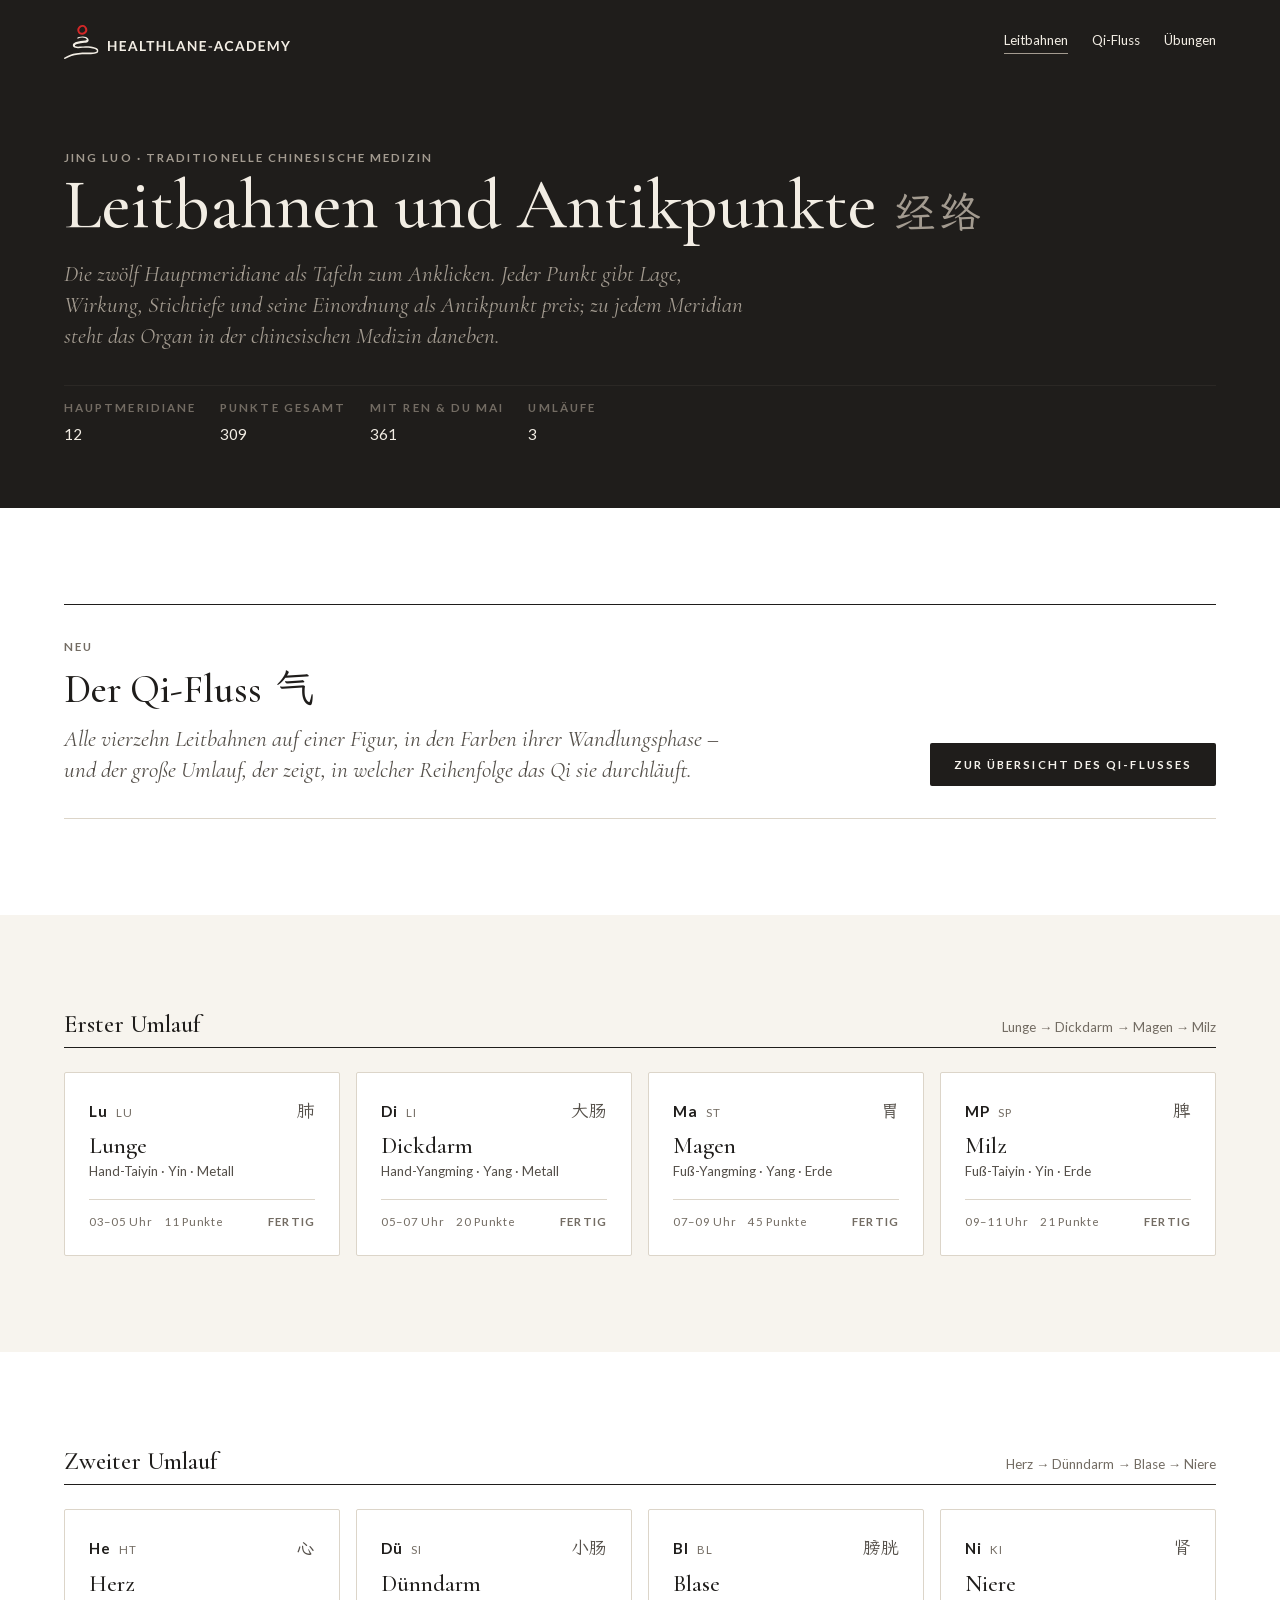
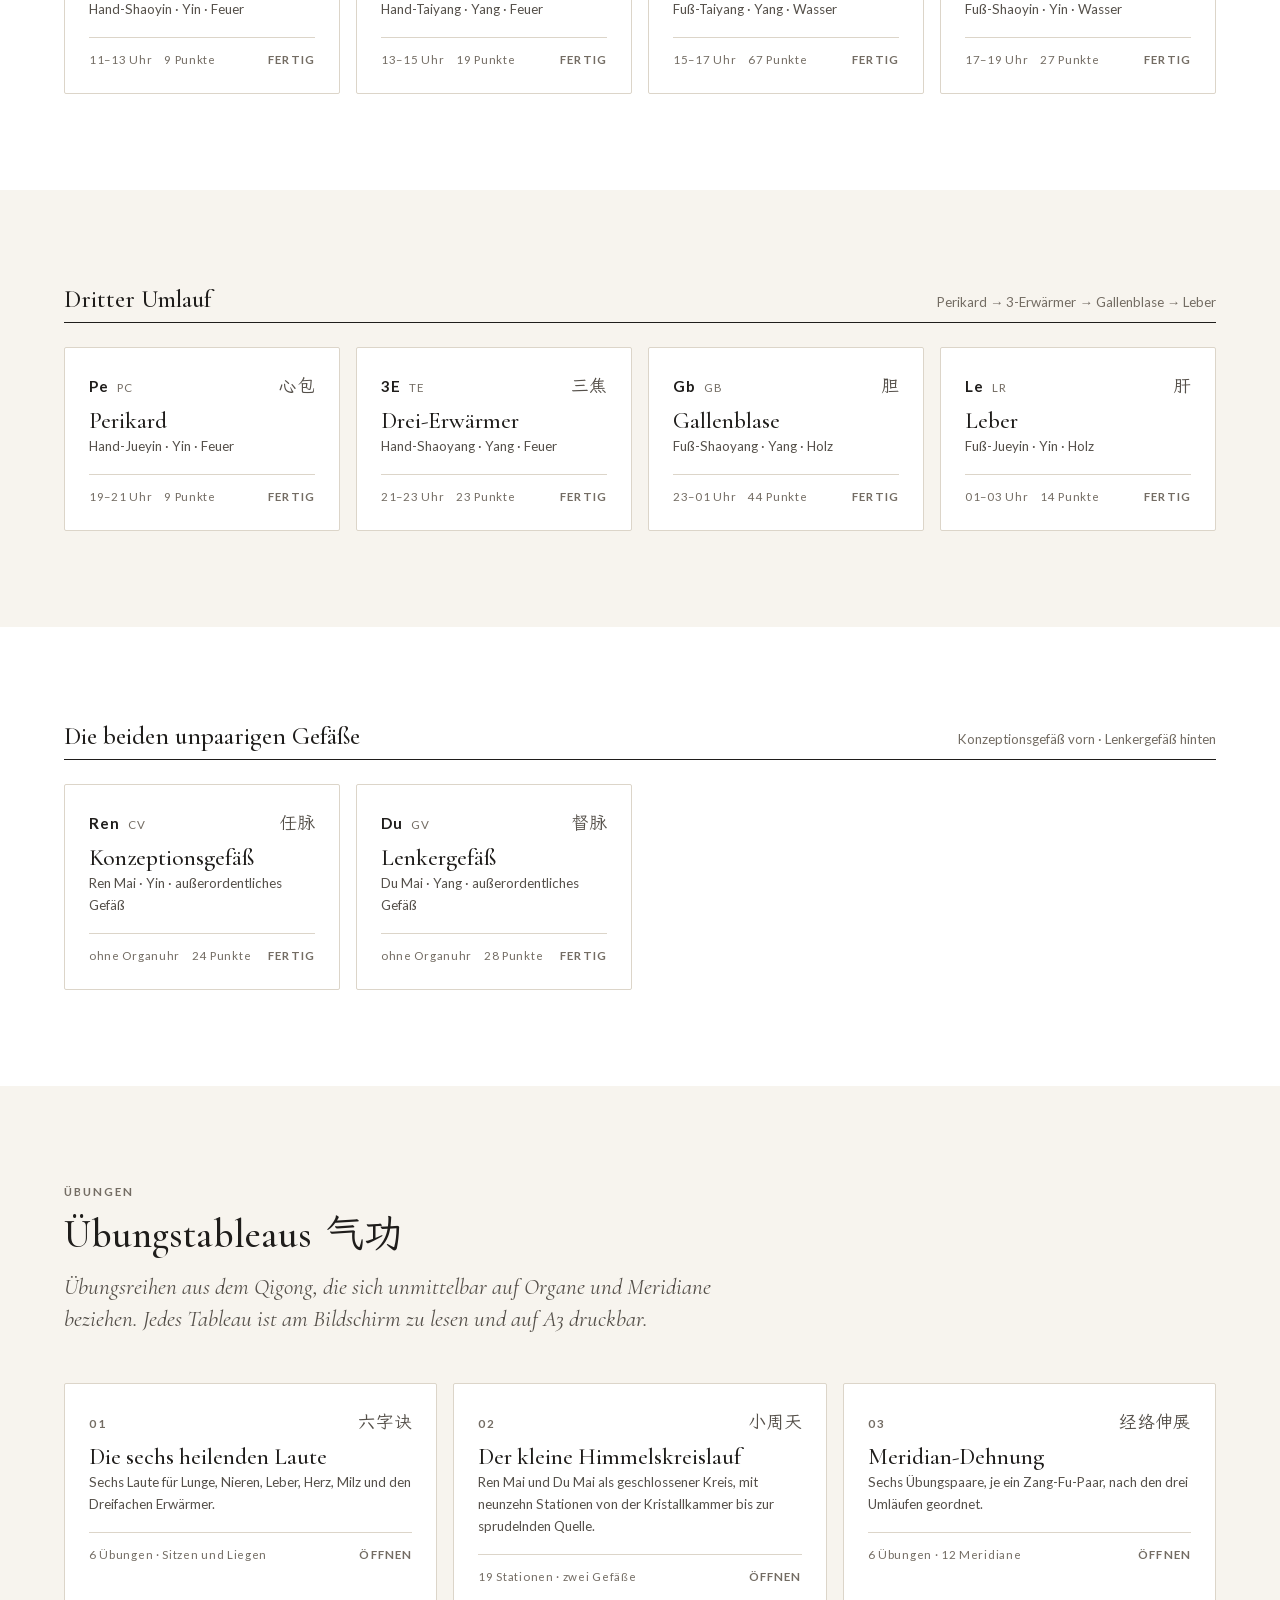
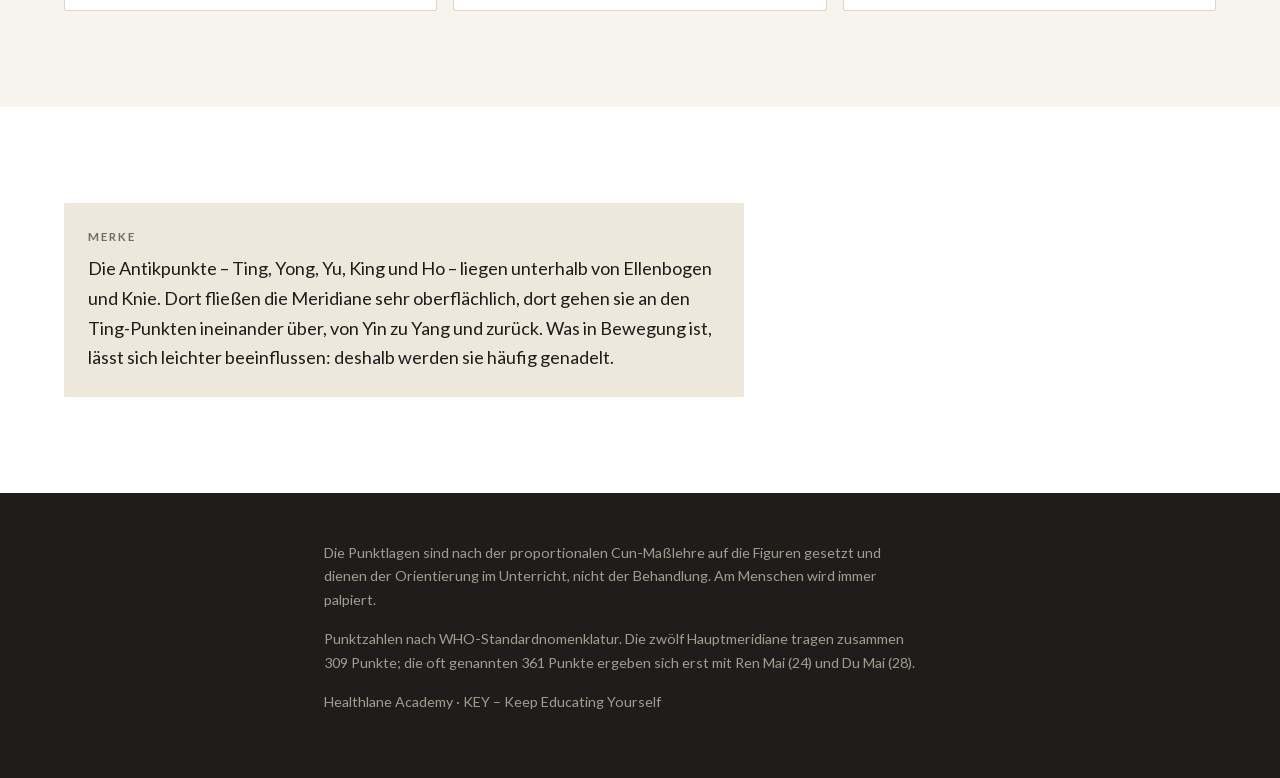
==== commit 58651416: "Durchgaengig Leitbahn statt Bahn, mit Meridian und Jingluo daneben Auf der Qi-Fluss-Seite ist der Fa" ====
--- a/index.html
+++ b/index.html
@@ -15,7 +15,7 @@
       <img src="img/marke/hla-logo-horizontal-negativ.svg" alt="Healthlane Academy">
     </a>
     <nav>
-      <a href="index.html" aria-current="page">Meridiane</a>
+      <a href="index.html" aria-current="page">Leitbahnen</a>
       <a href="qifluss.html">Qi-Fluss</a>
       <a href="#uebungen">Übungen</a>
     </nav>
@@ -25,7 +25,7 @@
 <header class="dunkel hero">
   <div class="inner">
     <p class="label">Jing Luo · Traditionelle Chinesische Medizin</p>
-    <h1>Meridiane und Antikpunkte<span class="hanzi">经络</span></h1>
+    <h1>Leitbahnen und Antikpunkte<span class="hanzi">经络</span></h1>
     <p class="lead">Die zwölf Hauptmeridiane als Tafeln zum Anklicken. Jeder Punkt gibt Lage,
     Wirkung, Stichtiefe und seine Einordnung als Antikpunkt preis; zu jedem Meridian steht das
     Organ in der chinesischen Medizin daneben.</p>
@@ -44,7 +44,7 @@
       <div>
         <p class="label">Neu</p>
         <h2 style="margin:12px 0 0">Der Qi-Fluss<span class="hanzi">气</span></h2>
-        <p class="lead" style="margin-top:12px">Alle vierzehn Bahnen auf einer Figur, in den
+        <p class="lead" style="margin-top:12px">Alle vierzehn Leitbahnen auf einer Figur, in den
         Farben ihrer Wandlungsphase – und der große Umlauf, der zeigt, in welcher Reihenfolge
         das Qi sie durchläuft.</p>
       </div>
--- a/fonts/fonts.css
+++ b/fonts/fonts.css
@@ -216,5 +216,5 @@
   font-weight: 400;
   font-display: swap;
   src: url(kaiti-subset.woff2) format('woff2');
-  unicode-range: U+4e09-4e0b, U+4e0d-4e0e, U+4e18, U+4e1d, U+4e2d, U+4e30, U+4e34, U+4e39-4e3b, U+4e3e, U+4e4b, U+4e8c, U+4e8e-4e8f, U+4e91, U+4e94-4e95, U+4ea2, U+4ea4, U+4eac, U+4eba, U+4ed1, U+4ed3, U+4ee3, U+4efb, U+4f1a, U+4f20, U+4f38, U+4f53, U+4f7f, U+4fa0, U+4fa7, U+4fde, U+504f, U+5143, U+5149, U+5151, U+5165, U+516c-516d, U+5173, U+5176, U+517b, U+5185, U+51b2-51b3, U+51cf, U+51dd, U+5206, U+5217, U+522b, U+524d, U+529f, U+52b3, U+52df, U+5305, U+5316, U+5347-5348, U+534a, U+534e, U+5370, U+5386, U+5389, U+53a5, U+53d1, U+53d7, U+53e3, U+53f8, U+5408, U+540e, U+5410, U+542c, U+5438, U+5455, U+5468, U+547c-547d, U+548c, U+5499, U+54bd, U+54d1, U+5507, U+5546, U+5589, U+56db, U+56f0, U+571f, U+5728, U+5730, U+5782, U+5802, U+589f, U+58c5, U+590d, U+5916, U+5927, U+5929-592a, U+5934, U+5939, U+5947, U+59d4, U+5b50, U+5b54, U+5b57, U+5b59, U+5b97-5b98, U+5b9e, U+5ba3, U+5bab, U+5bbd-5bbe, U+5bd2, U+5bfc, U+5c01, U+5c0f, U+5c11, U+5c3a, U+5c3e-5c3f, U+5c55, U+5c5e, U+5c71, U+5de8, U+5e02, U+5e26, U+5e72, U+5e7d, U+5e9c, U+5ead, U+5ec9-5eca, U+5f00, U+5f3a, U+5faa, U+5fc3, U+5fd7, U+6025, U+6076, U+60ac, U+610f, U+6240, U+624b, U+626c, U+6276, U+627f, U+6392, U+642d, U+6512, U+652f, U+6566, U+65ad, U+65e5, U+6606, U+660e, U+66f2, U+6700, U+6708, U+671f, U+6728, U+672c, U+673a, U+675f, U+677c, U+677e, U+6781, U+6795, U+679c, U+67a2, U+67f1, U+6865, U+6881, U+690e, U+6a2a, U+6b21, U+6b62-6b63, U+6b65, U+6bdb, U+6c14, U+6c34, U+6c41, U+6c57, U+6c60, U+6c9f, U+6cc4, U+6cc9, U+6ccc, U+6cdb, U+6ce3, U+6ce8, U+6cfd, U+6d25, U+6d41, U+6d46, U+6d4a, U+6d77, U+6d8c, U+6db2, U+6e05, U+6e0a, U+6e0e, U+6e1a, U+6e20, U+6e29, U+6e7f, U+6e9c, U+6eaa, U+6ede, U+706b, U+7075, U+708e, U+70ed, U+7126, U+7136, U+7167, U+719f, U+71e5, U+722a, U+7269, U+728a, U+72af, U+7387, U+7389, U+7391, U+73af, U+7406, U+7487, U+751f, U+7530, U+7533, U+758f, U+759d, U+75c5, U+75db, U+75f0, U+7600, U+767d-767e, U+7684, U+76ae, U+76c6, U+76d6, U+76db, U+76ee, U+76f8, U+7726, U+775b, U+7763, U+77b3, U+795e, U+7a74, U+7a7a, U+7a81, U+7a8d, U+7ae0, U+7af9, U+7b4b, U+7b51, U+7c95, U+7cbe, U+7cdf, U+7eb3, U+7ecf, U+7ed3, U+7edc-7edd, U+7edf, U+7ef4, U+7f29, U+7f3a, U+7ff3, U+8001, U+8033, U+804b, U+8083, U+8089, U+808b-808c, U+8093, U+809b, U+809d, U+80a0, U+80a2, U+80a9, U+80ba, U+80be, U+80c1, U+80c3, U+80c6, U+80cc, U+80ce, U+80de, U+80f1, U+80f8, U+8109-810a, U+8110-8111, U+8118, U+813e, U+8150, U+8155, U+8170, U+8179, U+8180, U+8188, U+818f, U+819d, U+81bb, U+81c2, U+81f3, U+820c, U+8499, U+8574, U+85cf, U+865a, U+8821, U+8840, U+884c, U+8868, U+89e3, U+8bc0-8bc1, U+8c03, U+8c37, U+8d1e, U+8d2e-8d2f, U+8d64, U+8db3, U+8df3, U+8eab, U+8f66, U+8f6f, U+8f85, U+8fce, U+8fd0, U+8ff7, U+901a, U+9053, U+90aa, U+90c1, U+90c4, U+90fd, U+9178, U+91cc, U+91d1, U+949f, U+957f, U+95e8, U+95f4, U+95f7, U+9619, U+9633-9634, U+963b, U+9645, U+964d, U+9675, U+9677, U+9686, U+9690, U+9752, U+9762, U+9876, U+988a, U+98a7, U+98ce, U+98de-98df, U+9999, U+9aa8, U+9ac0, U+9ac3, U+9ace, U+9ad3, U+9b42, U+9b44, U+9c7c, U+9e20, U+9e23, U+9e64, U+9f3b, U+9f7f, U+9f88;
-}
+  unicode-range: U+4e09-4e0b, U+4e0d-4e0e, U+4e18, U+4e1d, U+4e2d, U+4e30, U+4e34, U+4e39-4e3b, U+4e3e, U+4e4b, U+4e8c, U+4e8e-4e8f, U+4e91, U+4e94-4e95, U+4ea2, U+4ea4, U+4eac, U+4eba, U+4ed1, U+4ed3, U+4ee3, U+4efb, U+4f1a, U+4f20, U+4f38, U+4f53, U+4f7f, U+4fa0, U+4fa7, U+4fde, U+504f, U+5143, U+5149, U+5151, U+5165, U+516c-516d, U+5173, U+5176, U+517b, U+5185, U+51b2-51b3, U+51cf, U+51dd, U+5206, U+5217, U+522b, U+524d, U+529f, U+52b3, U+52df, U+5305, U+5316, U+5347-5348, U+534a, U+534e, U+5370, U+5386, U+5389, U+53a5, U+53d1, U+53d7, U+53e3, U+53f8, U+5408, U+540e, U+5410, U+542c, U+5438, U+5455, U+5468, U+547c-547d, U+548c, U+5499, U+54bd, U+54d1, U+5507, U+5546, U+5589, U+56db, U+56f0, U+571f, U+5728, U+5730, U+5782, U+5802, U+589f, U+58c5, U+590d, U+5916, U+5927, U+5929-592a, U+5934, U+5939, U+5947, U+59d4, U+5b50, U+5b54, U+5b57, U+5b59, U+5b97-5b98, U+5b9e, U+5ba3, U+5bab, U+5bbd-5bbe, U+5bd2, U+5bfc, U+5c01, U+5c0f, U+5c11, U+5c3a, U+5c3e-5c3f, U+5c55, U+5c5e, U+5c71, U+5de8, U+5e02, U+5e26, U+5e72, U+5e7d, U+5e9c, U+5ead, U+5ec9-5eca, U+5f00, U+5f3a, U+5faa, U+5fc3, U+5fd7, U+6025, U+6076, U+60ac, U+610f, U+6240, U+624b, U+626c, U+6276, U+627f, U+6392, U+642d, U+6512, U+652f, U+6566, U+65ad, U+65e5, U+6606, U+660e, U+66f2, U+6700, U+6708, U+671f, U+6728, U+672c, U+673a, U+675f, U+677c, U+677e, U+6781, U+6795, U+679c, U+67a2, U+67f1, U+6865, U+6881, U+690e, U+6a2a, U+6b21, U+6b62-6b63, U+6b65, U+6bdb, U+6c14, U+6c34, U+6c41, U+6c57, U+6c60, U+6c9f, U+6cc4, U+6cc9, U+6ccc, U+6cdb, U+6ce3, U+6ce8, U+6cfd, U+6d25, U+6d41, U+6d46, U+6d4a, U+6d77, U+6d8c, U+6db2, U+6e05, U+6e0a, U+6e0e, U+6e1a, U+6e20, U+6e29, U+6e7f, U+6e9c, U+6eaa, U+6ede, U+706b, U+7075, U+708e, U+70ed, U+7126, U+7136, U+7167, U+719f, U+71e5, U+722a, U+7269, U+728a, U+72af, U+7387, U+7389, U+7391, U+73af, U+7406, U+7487, U+751f, U+7530, U+7533, U+758f, U+759d, U+75c5, U+75db, U+75f0, U+7600, U+767d-767e, U+76ae, U+76c6, U+76d6, U+76db, U+76ee, U+76f8, U+7726, U+775b, U+7763, U+77b3, U+795e, U+7a74, U+7a7a, U+7a81, U+7a8d, U+7ae0, U+7af9, U+7b4b, U+7b51, U+7c95, U+7cbe, U+7cdf, U+7eb3, U+7ecf, U+7ed3, U+7edc-7edd, U+7edf, U+7ef4, U+7f29, U+7f3a, U+7ff3, U+8001, U+8033, U+804b, U+8083, U+8089, U+808b-808c, U+8093, U+809b, U+809d, U+80a0, U+80a2, U+80a9, U+80ba, U+80be, U+80c1, U+80c3, U+80c6, U+80cc, U+80ce, U+80de, U+80f1, U+80f8, U+8109-810a, U+8110-8111, U+8118, U+813e, U+8150, U+8155, U+8170, U+8179, U+8180, U+8188, U+818f, U+819d, U+81bb, U+81c2, U+81f3, U+820c, U+8499, U+8574, U+85cf, U+865a, U+8821, U+8840, U+884c, U+8868, U+89e3, U+8bc0-8bc1, U+8c03, U+8c37, U+8d1e, U+8d2e-8d2f, U+8d64, U+8db3, U+8df3, U+8eab, U+8f66, U+8f6f, U+8f85, U+8fce, U+8fd0, U+8ff7, U+901a, U+9053, U+90aa, U+90c1, U+90c4, U+90fd, U+9178, U+91cc, U+91d1, U+949f, U+957f, U+95e8, U+95f4, U+95f7, U+9619, U+9633-9634, U+963b, U+9645, U+964d, U+9675, U+9677, U+9686, U+9690, U+9752, U+9762, U+9876, U+988a, U+98a7, U+98ce, U+98de-98df, U+9999, U+9aa8, U+9ac0, U+9ac3, U+9ace, U+9ad3, U+9b42, U+9b44, U+9c7c, U+9e20, U+9e23, U+9e64, U+9f3b, U+9f7f, U+9f88;
+}
--- a/css/app.css
+++ b/css/app.css
@@ -29,9 +29,17 @@
   --hla-wx-metall:#8C9296;  --hla-wx-metall-hell:#F1F3F3;
   --hla-wx-wasser:#2E4160;  --hla-wx-wasser-hell:#E3E7EE;
 
-  --hla-font-display:"Cormorant Garamond",Garamond,"Times New Roman",serif;
-  --hla-font-text:"Lato","Helvetica Neue",Arial,sans-serif;
-  --hla-font-hanzi:"Kaiti SC","Kaiti TC",STKaiti,KaiTi,"楷体","LXGW WenKai TC",serif;
+  /* "LXGW WenKai TC" steht in jedem Stapel vorn. Die Schrift ist per
+     @font-face auf eine unicode-range beschraenkt, die ausschliesslich
+     die chinesischen Zeichen des Projekts enthaelt - lateinische Zeichen
+     fallen deshalb von selbst auf Cormorant beziehungsweise Lato durch.
+     So steht jedes chinesische Zeichen ueberall in Kaiti, auch mitten im
+     Fliesstext, ohne dass es einzeln ausgezeichnet werden muss. Die
+     System-Kaitis stehen hinten als Auffangnetz fuer Zeichen, die nicht
+     im Teilsatz sind. */
+  --hla-font-display:"LXGW WenKai TC","Cormorant Garamond",Garamond,"Times New Roman","Kaiti SC","Kaiti TC",STKaiti,KaiTi,"楷体",serif;
+  --hla-font-text:"LXGW WenKai TC","Lato","Helvetica Neue",Arial,"Kaiti SC","Kaiti TC",STKaiti,KaiTi,"楷体",sans-serif;
+  --hla-font-hanzi:"LXGW WenKai TC","Kaiti SC","Kaiti TC",STKaiti,KaiTi,"楷体",serif;
 
   --hla-tracking-label:.18em;
   --hla-lh-text:1.65;
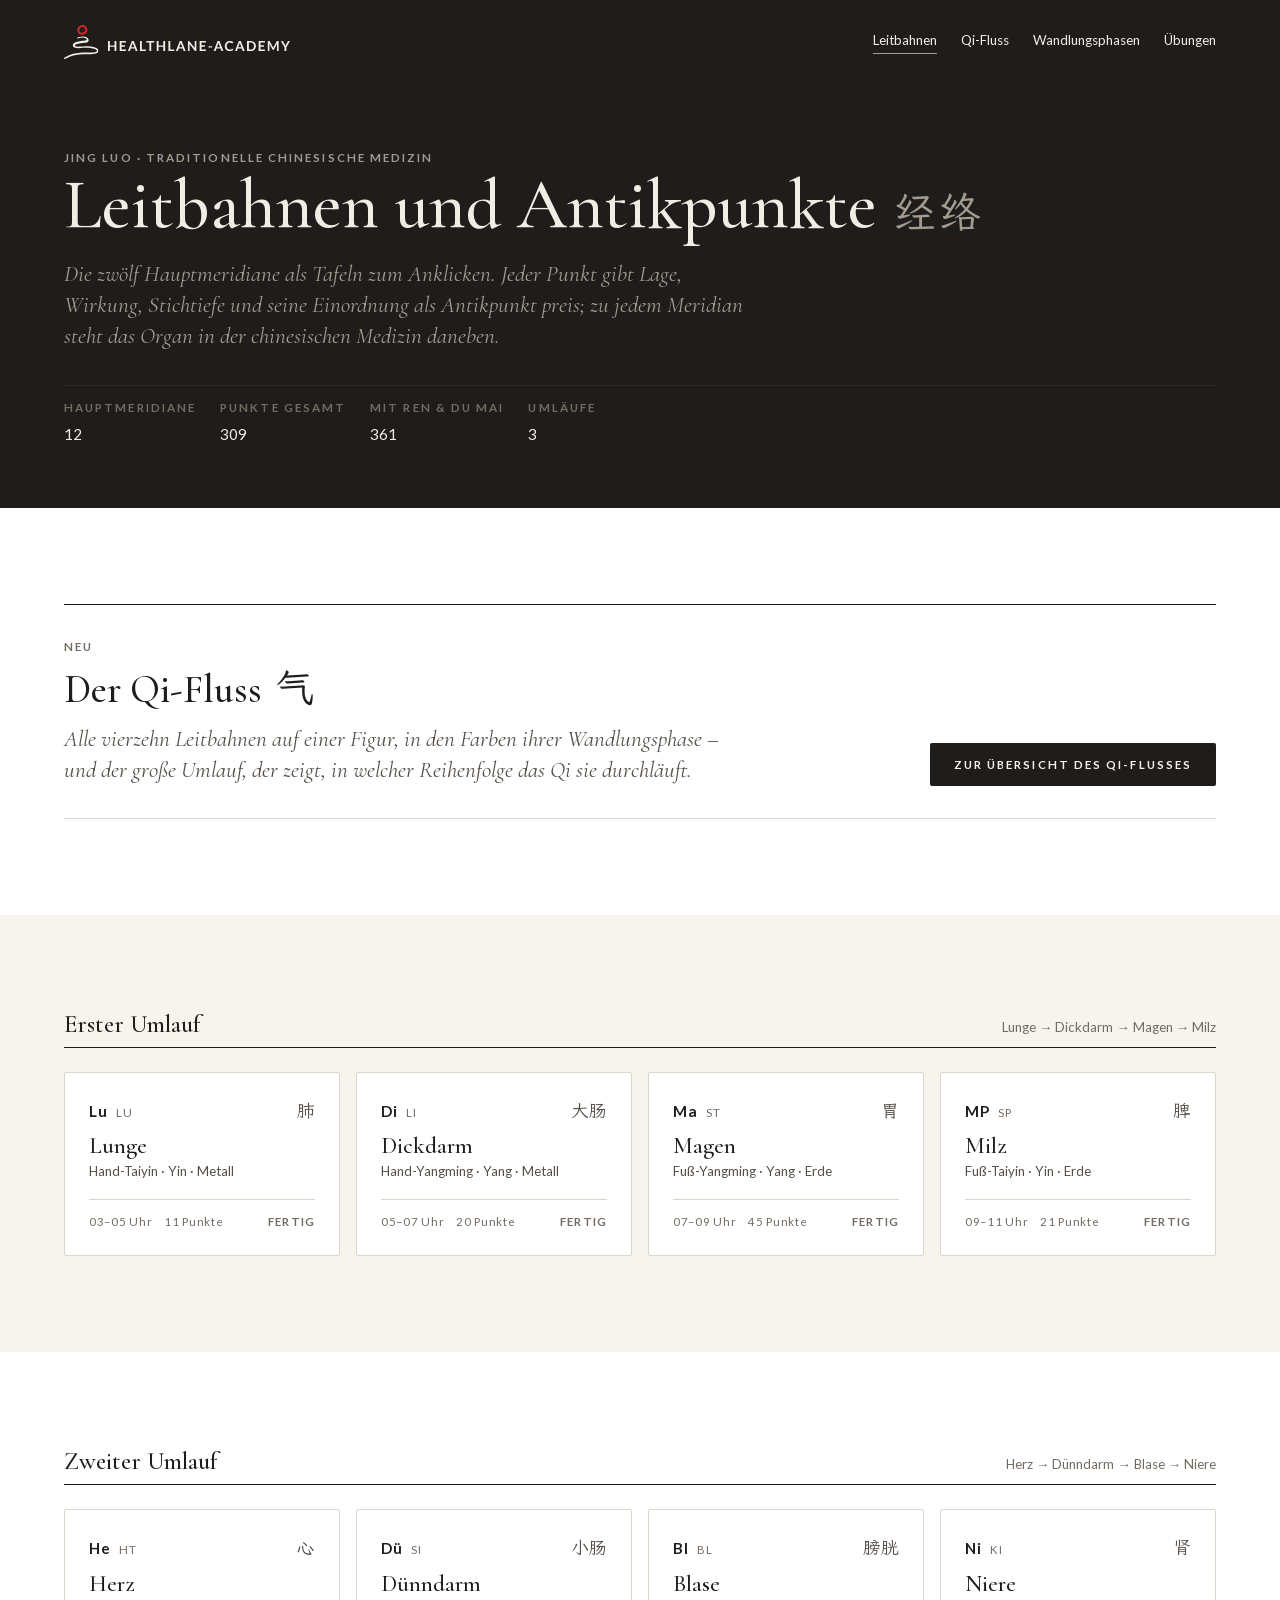
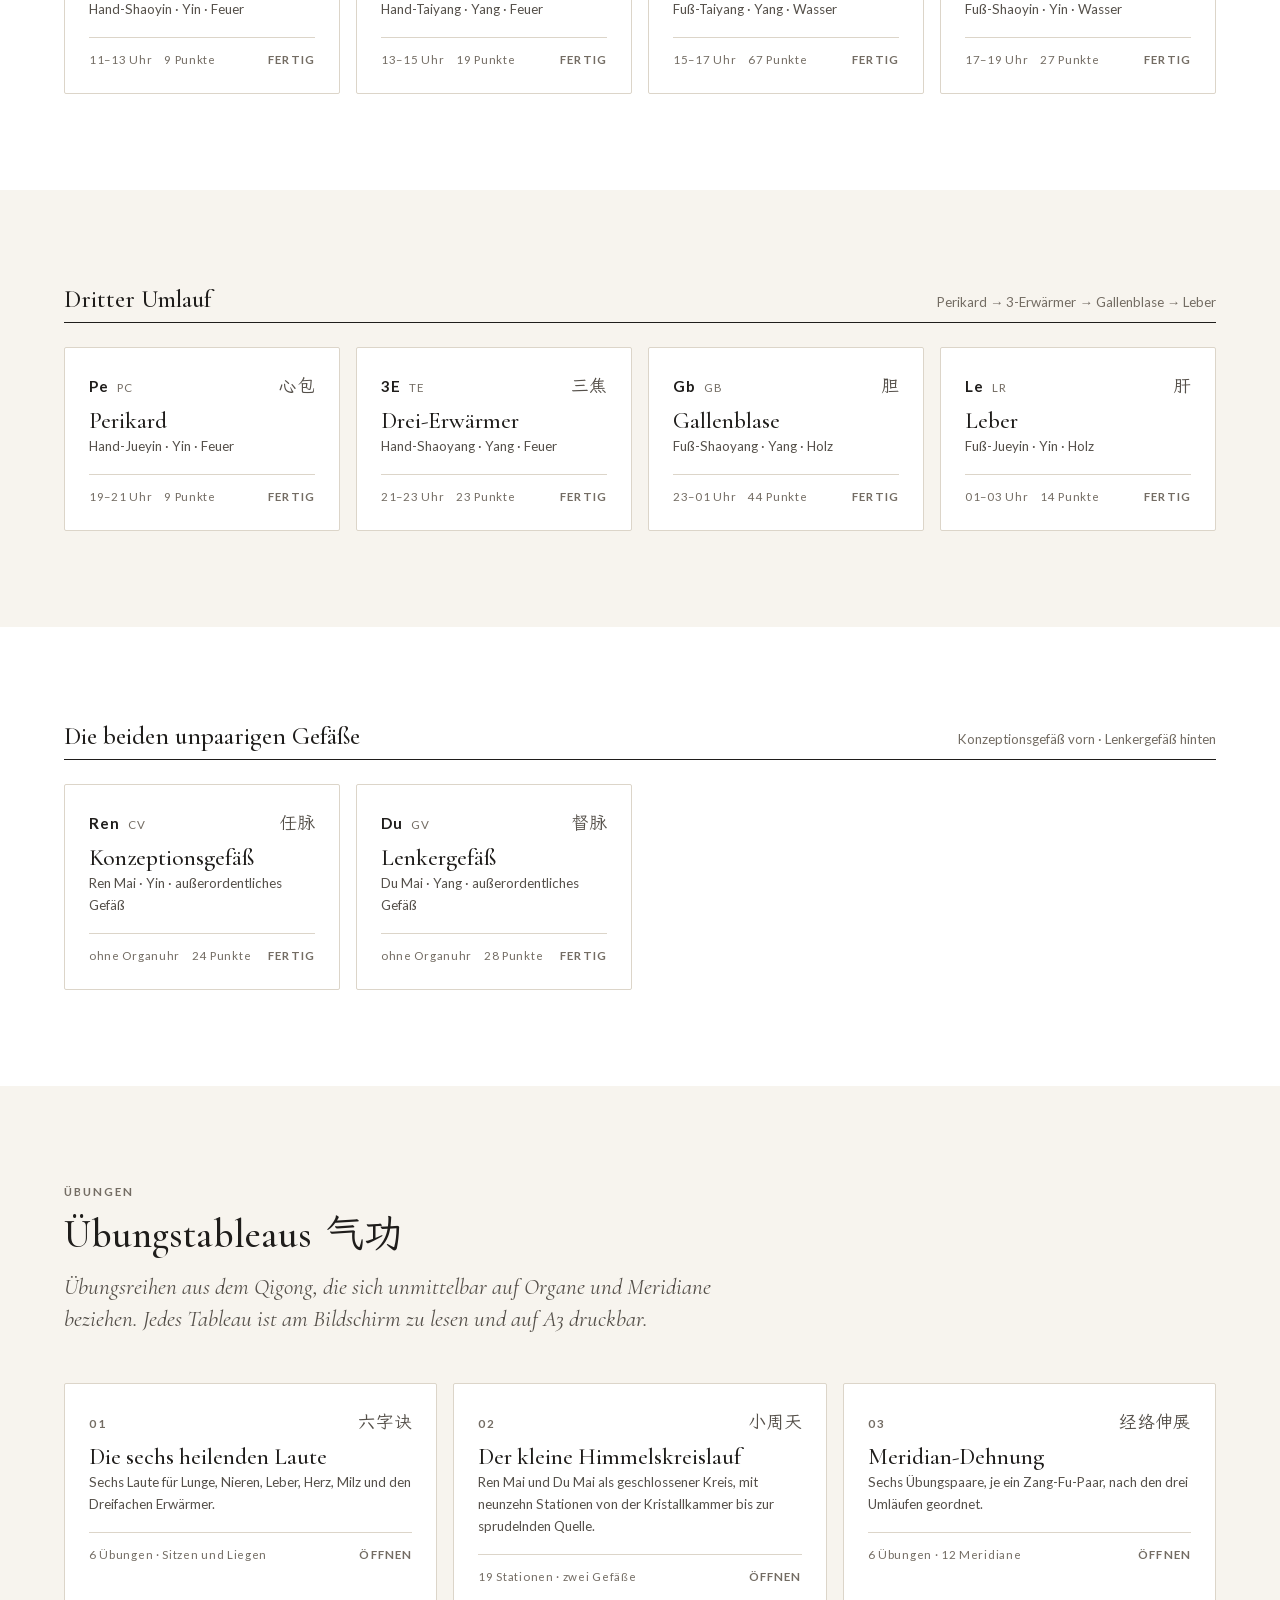
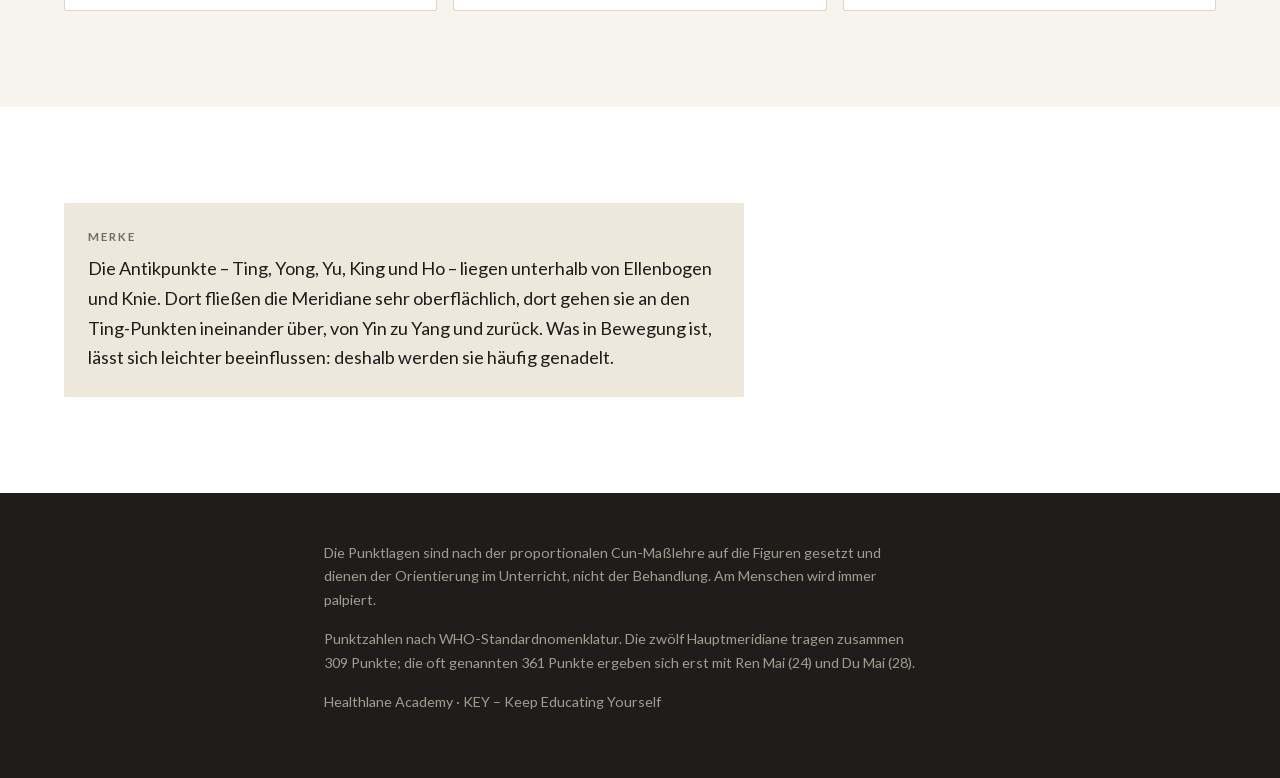
==== commit 9df45743: "Eigene Seite fuer die fuenf Wandlungsphasen, Figur neben den Umlauf Zwei Wuensche aus Stefans Punkt " ====
--- a/index.html
+++ b/index.html
@@ -17,6 +17,7 @@
     <nav>
       <a href="index.html" aria-current="page">Leitbahnen</a>
       <a href="qifluss.html">Qi-Fluss</a>
+      <a href="wandlungsphasen.html">Wandlungsphasen</a>
       <a href="#uebungen">Übungen</a>
     </nav>
   </div>
--- a/fonts/fonts.css
+++ b/fonts/fonts.css
@@ -216,5 +216,5 @@
   font-weight: 400;
   font-display: swap;
   src: url(kaiti-subset.woff2) format('woff2');
-  unicode-range: U+4e09-4e0b, U+4e0d-4e0e, U+4e18, U+4e1d, U+4e2d, U+4e30, U+4e34, U+4e39-4e3b, U+4e3e, U+4e4b, U+4e8c, U+4e8e-4e8f, U+4e91, U+4e94-4e95, U+4ea2, U+4ea4, U+4eac, U+4eba, U+4ed1, U+4ed3, U+4ee3, U+4efb, U+4f1a, U+4f20, U+4f38, U+4f53, U+4f7f, U+4fa0, U+4fa7, U+4fde, U+504f, U+5143, U+5149, U+5151, U+5165, U+516c-516d, U+5173, U+5176, U+517b, U+5185, U+51b2-51b3, U+51cf, U+51dd, U+5206, U+5217, U+522b, U+524d, U+529f, U+52b3, U+52df, U+5305, U+5316, U+5347-5348, U+534a, U+534e, U+5370, U+5386, U+5389, U+53a5, U+53d1, U+53d7, U+53e3, U+53f8, U+5408, U+540e, U+5410, U+542c, U+5438, U+5455, U+5468, U+547c-547d, U+548c, U+5499, U+54bd, U+54d1, U+5507, U+5546, U+5589, U+56db, U+56f0, U+571f, U+5728, U+5730, U+5782, U+5802, U+589f, U+58c5, U+590d, U+5916, U+5927, U+5929-592a, U+5934, U+5939, U+5947, U+59d4, U+5b50, U+5b54, U+5b57, U+5b59, U+5b97-5b98, U+5b9e, U+5ba3, U+5bab, U+5bbd-5bbe, U+5bd2, U+5bfc, U+5c01, U+5c0f, U+5c11, U+5c3a, U+5c3e-5c3f, U+5c55, U+5c5e, U+5c71, U+5de8, U+5e02, U+5e26, U+5e72, U+5e7d, U+5e9c, U+5ead, U+5ec9-5eca, U+5f00, U+5f3a, U+5faa, U+5fc3, U+5fd7, U+6025, U+6076, U+60ac, U+610f, U+6240, U+624b, U+626c, U+6276, U+627f, U+6392, U+642d, U+6512, U+652f, U+6566, U+65ad, U+65e5, U+6606, U+660e, U+66f2, U+6700, U+6708, U+671f, U+6728, U+672c, U+673a, U+675f, U+677c, U+677e, U+6781, U+6795, U+679c, U+67a2, U+67f1, U+6865, U+6881, U+690e, U+6a2a, U+6b21, U+6b62-6b63, U+6b65, U+6bdb, U+6c14, U+6c34, U+6c41, U+6c57, U+6c60, U+6c9f, U+6cc4, U+6cc9, U+6ccc, U+6cdb, U+6ce3, U+6ce8, U+6cfd, U+6d25, U+6d41, U+6d46, U+6d4a, U+6d77, U+6d8c, U+6db2, U+6e05, U+6e0a, U+6e0e, U+6e1a, U+6e20, U+6e29, U+6e7f, U+6e9c, U+6eaa, U+6ede, U+706b, U+7075, U+708e, U+70ed, U+7126, U+7136, U+7167, U+719f, U+71e5, U+722a, U+7269, U+728a, U+72af, U+7387, U+7389, U+7391, U+73af, U+7406, U+7487, U+751f, U+7530, U+7533, U+758f, U+759d, U+75c5, U+75db, U+75f0, U+7600, U+767d-767e, U+76ae, U+76c6, U+76d6, U+76db, U+76ee, U+76f8, U+7726, U+775b, U+7763, U+77b3, U+795e, U+7a74, U+7a7a, U+7a81, U+7a8d, U+7ae0, U+7af9, U+7b4b, U+7b51, U+7c95, U+7cbe, U+7cdf, U+7eb3, U+7ecf, U+7ed3, U+7edc-7edd, U+7edf, U+7ef4, U+7f29, U+7f3a, U+7ff3, U+8001, U+8033, U+804b, U+8083, U+8089, U+808b-808c, U+8093, U+809b, U+809d, U+80a0, U+80a2, U+80a9, U+80ba, U+80be, U+80c1, U+80c3, U+80c6, U+80cc, U+80ce, U+80de, U+80f1, U+80f8, U+8109-810a, U+8110-8111, U+8118, U+813e, U+8150, U+8155, U+8170, U+8179, U+8180, U+8188, U+818f, U+819d, U+81bb, U+81c2, U+81f3, U+820c, U+8499, U+8574, U+85cf, U+865a, U+8821, U+8840, U+884c, U+8868, U+89e3, U+8bc0-8bc1, U+8c03, U+8c37, U+8d1e, U+8d2e-8d2f, U+8d64, U+8db3, U+8df3, U+8eab, U+8f66, U+8f6f, U+8f85, U+8fce, U+8fd0, U+8ff7, U+901a, U+9053, U+90aa, U+90c1, U+90c4, U+90fd, U+9178, U+91cc, U+91d1, U+949f, U+957f, U+95e8, U+95f4, U+95f7, U+9619, U+9633-9634, U+963b, U+9645, U+964d, U+9675, U+9677, U+9686, U+9690, U+9752, U+9762, U+9876, U+988a, U+98a7, U+98ce, U+98de-98df, U+9999, U+9aa8, U+9ac0, U+9ac3, U+9ace, U+9ad3, U+9b42, U+9b44, U+9c7c, U+9e20, U+9e23, U+9e64, U+9f3b, U+9f7f, U+9f88;
-}
+  unicode-range: U+4e09-4e0b, U+4e0d-4e0e, U+4e18, U+4e1d, U+4e2d, U+4e30, U+4e34, U+4e39-4e3b, U+4e3e, U+4e4b, U+4e8c, U+4e8e-4e8f, U+4e91, U+4e94-4e95, U+4ea2, U+4ea4, U+4eac, U+4eba, U+4ed1, U+4ed3, U+4ee3, U+4efb, U+4f1a, U+4f20, U+4f38, U+4f53, U+4f7f, U+4fa0, U+4fa7, U+4fde, U+504f, U+5143, U+5149, U+514b, U+5151, U+5165, U+516c-516d, U+5173, U+5176, U+517b, U+5185, U+51b2-51b3, U+51cf, U+51dd, U+5206, U+5217, U+522b, U+524d, U+529f, U+52b3, U+52df, U+5305, U+5316, U+5347-5348, U+534a, U+534e, U+5370, U+5386, U+5389, U+53a5, U+53d1, U+53d7, U+53e3, U+53f8, U+5408, U+540e, U+5410, U+542c, U+5438, U+5455, U+5468, U+547c-547d, U+548c, U+5499, U+54bd, U+54d1, U+5507, U+5546, U+5589, U+56db, U+56f0, U+571f, U+5728, U+5730, U+5782, U+5802, U+589f, U+58c5, U+590d, U+5916, U+5927, U+5929-592a, U+5934, U+5939, U+5947, U+59d4, U+5b50, U+5b54, U+5b57, U+5b59, U+5b97-5b98, U+5b9e, U+5ba3, U+5bab, U+5bbd-5bbe, U+5bd2, U+5bfc, U+5c01, U+5c0f, U+5c11, U+5c3a, U+5c3e-5c3f, U+5c55, U+5c5e, U+5c71, U+5de8, U+5e02, U+5e26, U+5e72, U+5e7d, U+5e9c, U+5ead, U+5ec9-5eca, U+5f00, U+5f3a, U+5faa, U+5fc3, U+5fd7, U+6025, U+6076, U+60ac, U+610f, U+6240, U+624b, U+626c, U+6276, U+627f, U+6392, U+642d, U+6512, U+652f, U+6566, U+65ad, U+65e5, U+6606, U+660e, U+66f2, U+6700, U+6708, U+671f, U+6728, U+672c, U+673a, U+675f, U+677c, U+677e, U+6781, U+6795, U+679c, U+67a2, U+67f1, U+6865, U+6881, U+690e, U+6a2a, U+6b21, U+6b62-6b63, U+6b65, U+6bdb, U+6c14, U+6c34, U+6c41, U+6c57, U+6c60, U+6c9f, U+6cc4, U+6cc9, U+6ccc, U+6cdb, U+6ce3, U+6ce8, U+6cfd, U+6d25, U+6d41, U+6d46, U+6d4a, U+6d77, U+6d8c, U+6db2, U+6e05, U+6e0a, U+6e0e, U+6e1a, U+6e20, U+6e29, U+6e7f, U+6e9c, U+6eaa, U+6ede, U+706b, U+7075, U+708e, U+70ed, U+7126, U+7136, U+7167, U+719f, U+71e5, U+722a, U+7269, U+728a, U+72af, U+7387, U+7389, U+7391, U+73af, U+7406, U+7487, U+751f, U+7530, U+7533, U+758f, U+759d, U+75c5, U+75db, U+75f0, U+7600, U+767d-767e, U+76ae, U+76c6, U+76d6, U+76db, U+76ee, U+76f8, U+7726, U+775b, U+7763, U+77b3, U+795e, U+7a74, U+7a7a, U+7a81, U+7a8d, U+7ae0, U+7af9, U+7b4b, U+7b51, U+7c95, U+7cbe, U+7cdf, U+7eb3, U+7ecf, U+7ed3, U+7edc-7edd, U+7edf, U+7ef4, U+7f29, U+7f3a, U+7ff3, U+8001, U+8033, U+804b, U+8083, U+8089, U+808b-808c, U+8093, U+809b, U+809d, U+80a0, U+80a2, U+80a9, U+80ba, U+80be, U+80c1, U+80c3, U+80c6, U+80cc, U+80ce, U+80de, U+80f1, U+80f8, U+8109-810a, U+8110-8111, U+8118, U+813e, U+8150, U+8155, U+8170, U+8179, U+8180, U+8188, U+818f, U+819d, U+81bb, U+81c2, U+81f3, U+820c, U+8499, U+8574, U+85cf, U+865a, U+8821, U+8840, U+884c, U+8868, U+89e3, U+8bc0-8bc1, U+8c03, U+8c37, U+8d1e, U+8d2e-8d2f, U+8d64, U+8db3, U+8df3, U+8eab, U+8f66, U+8f6f, U+8f85, U+8fce, U+8fd0, U+8ff7, U+901a, U+9053, U+90aa, U+90c1, U+90c4, U+90fd, U+9178, U+91cc, U+91d1, U+949f, U+957f, U+95e8, U+95f4, U+95f7, U+9619, U+9633-9634, U+963b, U+9645, U+964d, U+9675, U+9677, U+9686, U+9690, U+9752, U+9762, U+9876, U+988a, U+98a7, U+98ce, U+98de-98df, U+9999, U+9aa8, U+9ac0, U+9ac3, U+9ace, U+9ad3, U+9b42, U+9b44, U+9c7c, U+9e20, U+9e23, U+9e64, U+9f3b, U+9f7f, U+9f88;
+}
--- a/css/app.css
+++ b/css/app.css
@@ -724,3 +724,39 @@
   .bahnen-grid{gap:8mm}
   .bahnen-seite{grid-template-columns:minmax(0,4fr) minmax(0,6fr);gap:8mm}
 }
+
+/* --- Seite der fuenf Wandlungsphasen --- */
+.phasen-karten{display:grid;grid-template-columns:repeat(auto-fit,minmax(260px,1fr));
+  gap:var(--hla-space-6)}
+.phase-karte{background:var(--hla-weiss);border:1px solid var(--hla-haarlinie);
+  border-top:3px solid var(--phase);border-radius:var(--hla-radius);
+  padding:var(--hla-space-6);display:flex;flex-direction:column}
+.phase-kopf{display:flex;align-items:center;gap:var(--hla-space-4);
+  padding-bottom:var(--hla-space-4);border-bottom:var(--hla-rule)}
+.phase-kopf .phase-symbol{flex:0 0 auto;background:var(--phase-hell);
+  border-radius:var(--hla-radius);padding:5px;box-sizing:content-box}
+.phase-karte h3{margin:0;font-family:var(--hla-font-display);font-weight:500;
+  font-size:1.556rem;line-height:1.1}
+.phase-karte h3 .hanzi{font-size:.72em;color:var(--phase);margin-left:.3em}
+.phase-pinyin{margin:2px 0 0;font-size:.722rem;font-weight:700;
+  letter-spacing:var(--hla-tracking-label);text-transform:uppercase;color:var(--hla-stein)}
+.phase-liste{margin:var(--hla-space-4) 0 0;flex:1 1 auto}
+.phase-liste div{display:grid;grid-template-columns:minmax(0,11ch) minmax(0,1fr);
+  gap:var(--hla-space-3);padding:5px 0;border-bottom:1px solid var(--hla-nebel)}
+.phase-liste dt{font-size:.667rem;font-weight:700;letter-spacing:.08em;
+  text-transform:uppercase;color:var(--hla-stein);margin:0}
+.phase-liste dd{margin:0;font-size:.889rem;line-height:1.4}
+.phase-bahnen{margin:var(--hla-space-4) 0 0;font-size:.833rem;color:var(--hla-stein)}
+.phase-bahnen a{color:var(--phase);text-decoration:none;font-weight:700;
+  border-bottom:1px solid transparent}
+.phase-bahnen a:hover{border-bottom-color:var(--phase)}
+table.zuordnung thead th .phase-symbol{display:block;margin-bottom:var(--hla-space-2)}
+
+/* --- Figur neben dem Umlauf-Schaubild --- */
+.umlauf-grid{display:grid;grid-template-columns:minmax(0,3fr) minmax(0,9fr);
+  gap:var(--hla-space-8);align-items:start}
+.umlauf-grid figure{margin:0}
+.umlauf-grid svg{width:100%;height:auto;display:block}
+.umlauf-grid figcaption{font-size:.722rem;color:var(--hla-stein);
+  margin-top:var(--hla-space-3);line-height:1.45}
+@media (max-width:900px){ .umlauf-grid{grid-template-columns:1fr} }
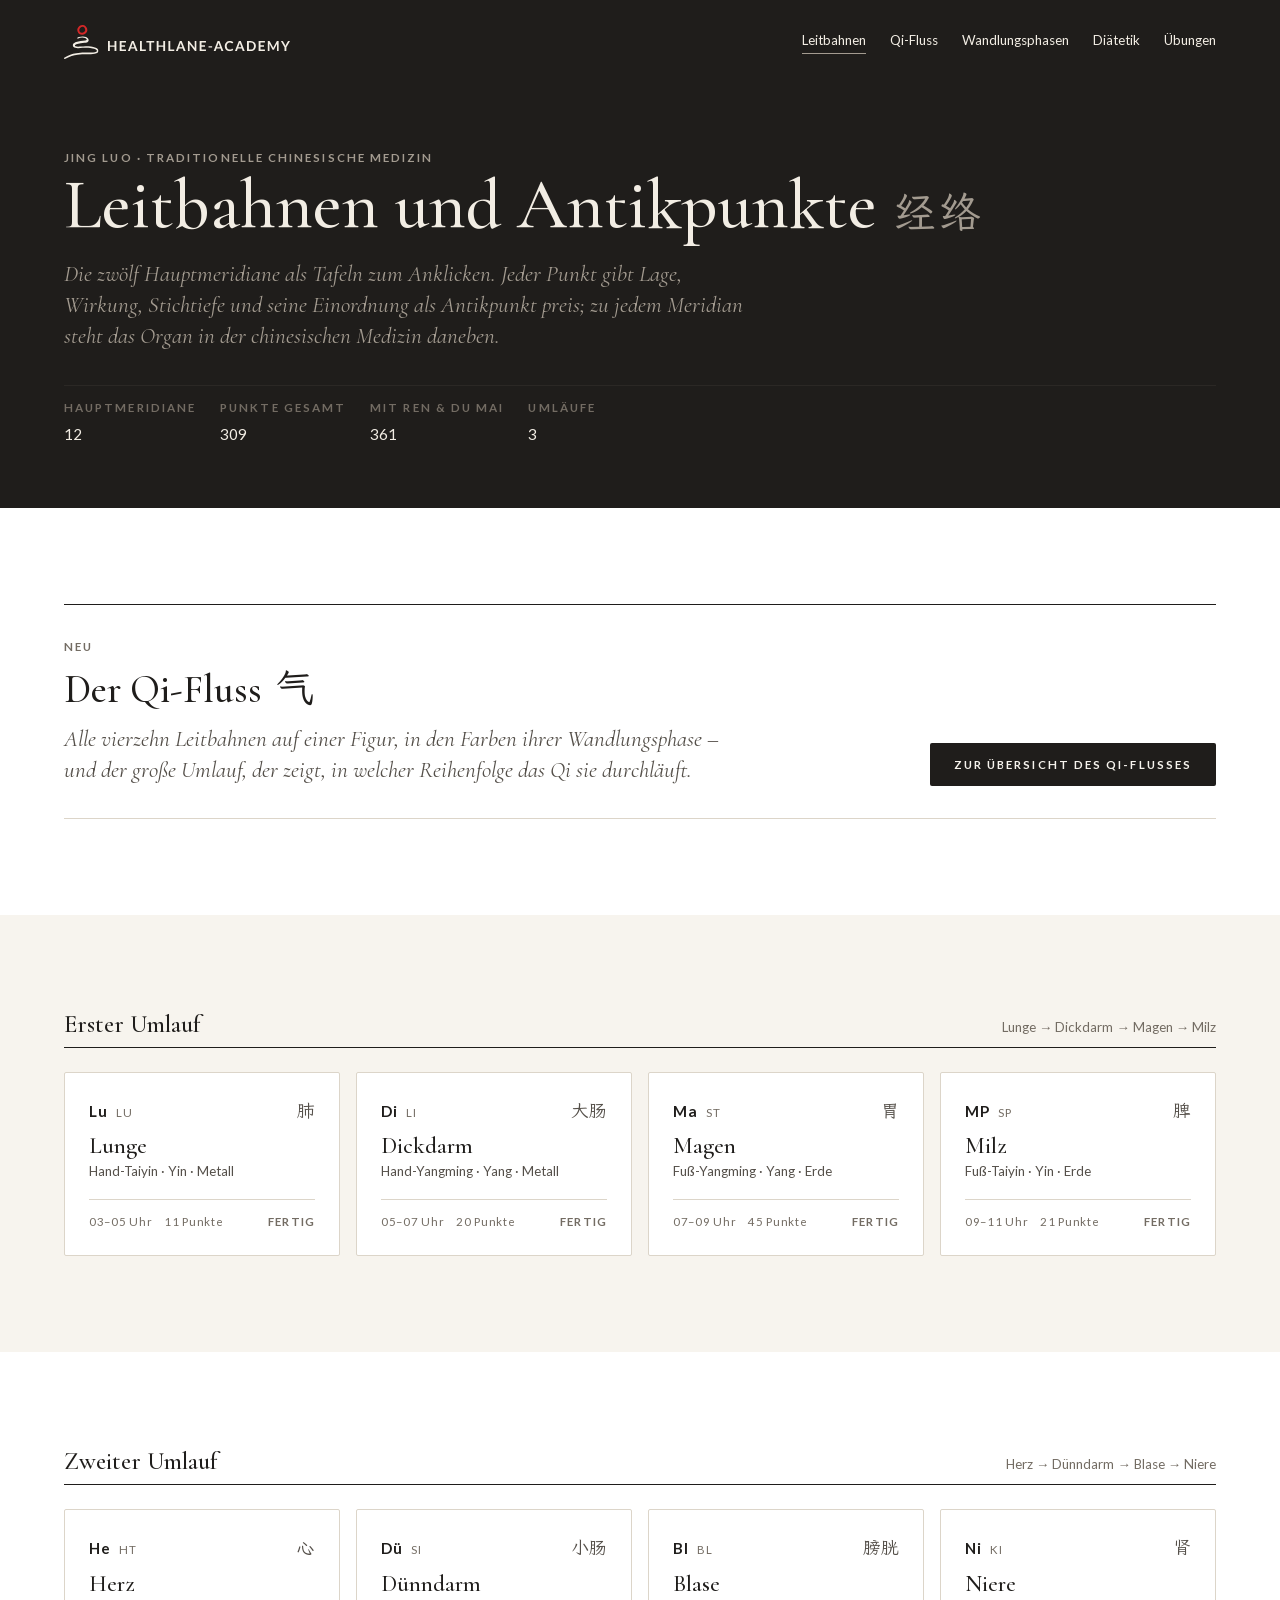
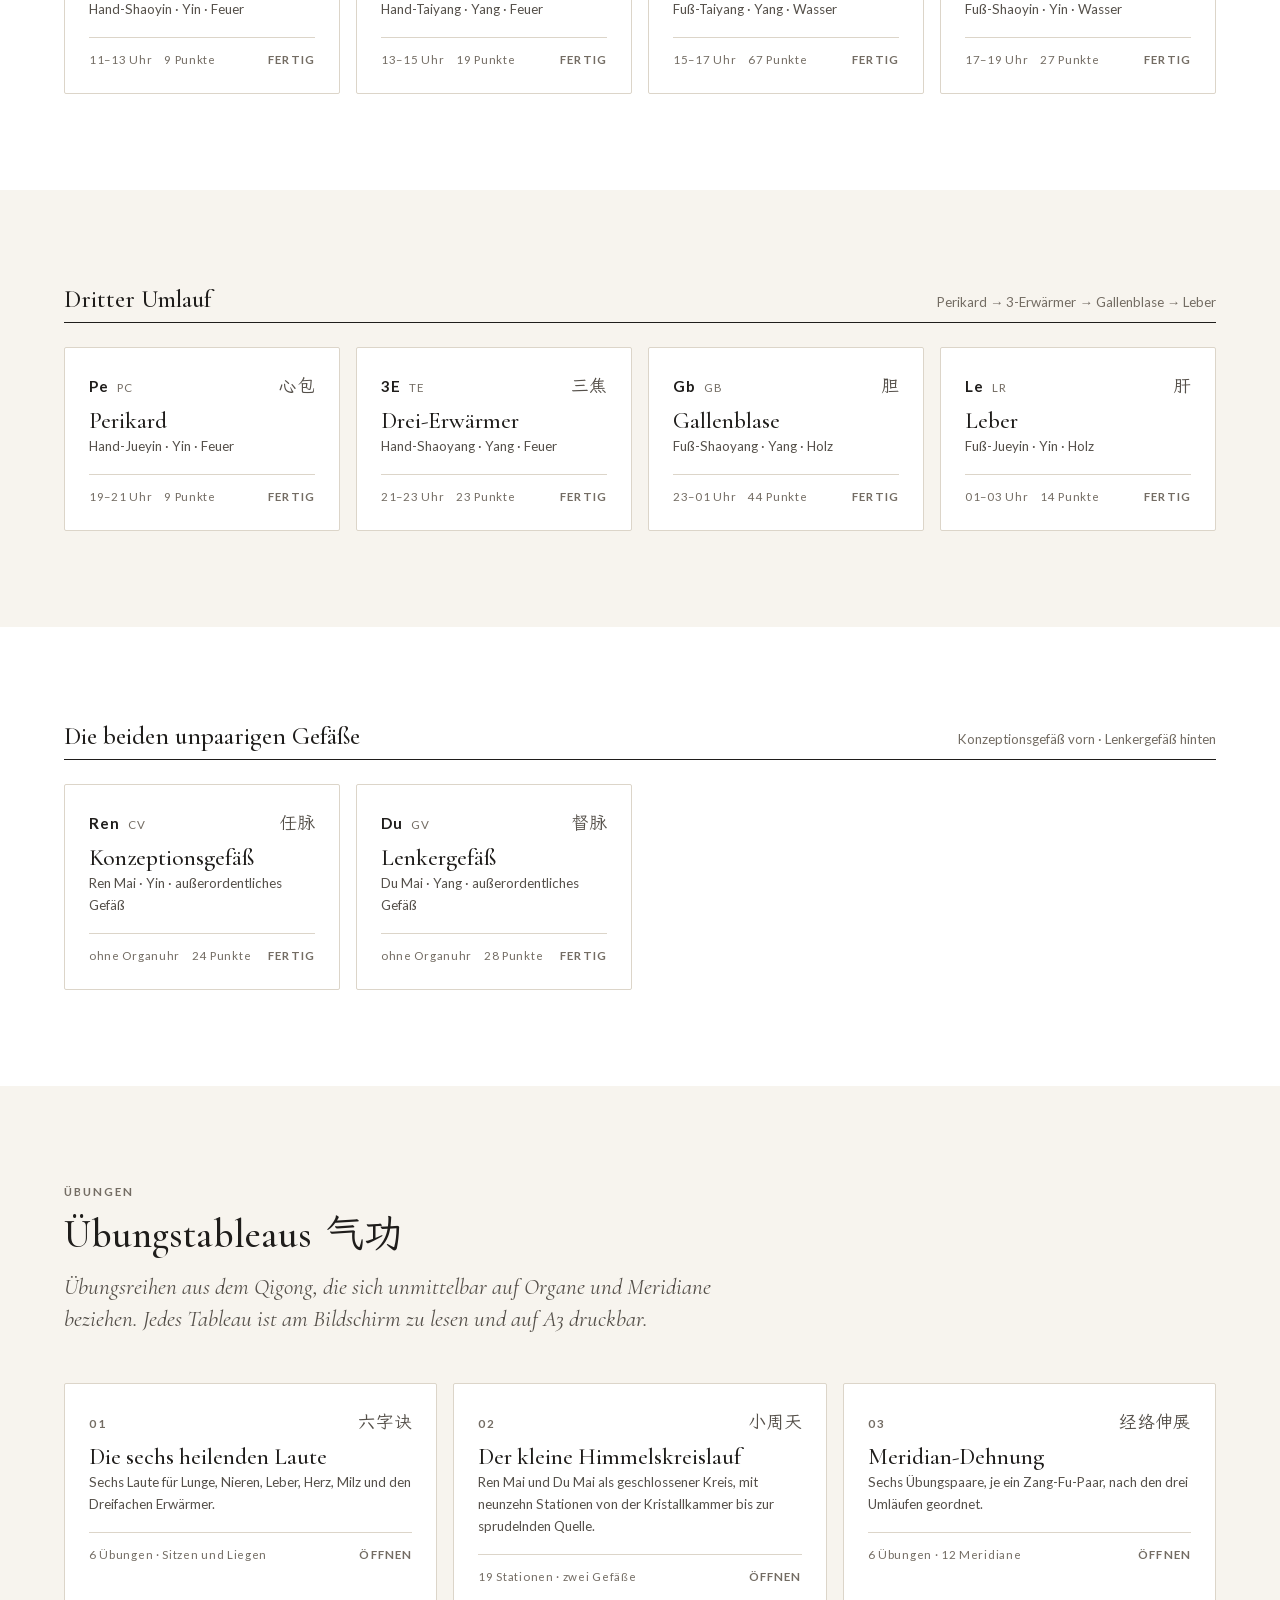
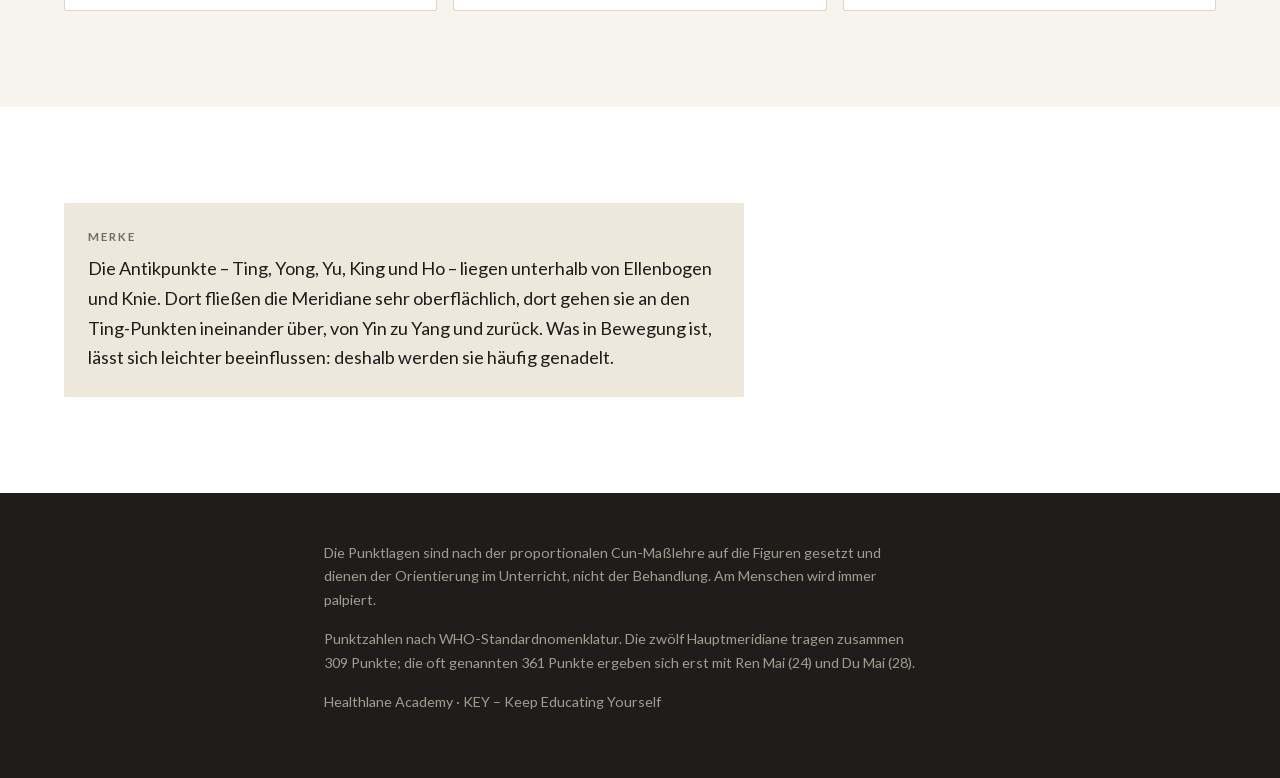
==== commit 8cbe6367: "Neues Kapitel: Chinesische Diaetetik Erste inhaltliche Erweiterung ueber die Leitbahnen hinaus. Die " ====
--- a/index.html
+++ b/index.html
@@ -18,6 +18,7 @@
       <a href="index.html" aria-current="page">Leitbahnen</a>
       <a href="qifluss.html">Qi-Fluss</a>
       <a href="wandlungsphasen.html">Wandlungsphasen</a>
+      <a href="diaetetik.html">Diätetik</a>
       <a href="#uebungen">Übungen</a>
     </nav>
   </div>
--- a/css/app.css
+++ b/css/app.css
@@ -760,3 +760,89 @@
 .umlauf-grid figcaption{font-size:.722rem;color:var(--hla-stein);
   margin-top:var(--hla-space-3);line-height:1.45}
 @media (max-width:900px){ .umlauf-grid{grid-template-columns:1fr} }
+
+/* --- Wirkrichtung eines Punktes --- */
+ul.wirkrichtung{list-style:none;margin:0;padding:0}
+ul.wirkrichtung li{position:relative;padding-left:14px;line-height:1.5}
+ul.wirkrichtung li::before{content:"";position:absolute;left:0;top:.62em;
+  width:6px;height:1px;background:var(--hla-kiesel)}
+ul.wirkrichtung li.luecke{margin-bottom:var(--hla-space-3)}
+
+/* ===========================================================
+   Diätetik: Thermik-Leiter und Nahrungsmitteltafel
+   =========================================================== */
+
+/* --- Die fünf Temperaturstufen als Leiter --- */
+.thermik{display:grid;grid-template-columns:repeat(5,minmax(0,1fr));
+  gap:var(--hla-space-4);margin-top:var(--hla-space-8)}
+@media (max-width:820px){.thermik{grid-template-columns:repeat(2,minmax(0,1fr))}}
+@media (max-width:480px){.thermik{grid-template-columns:1fr}}
+.thermik-stufe{background:var(--hla-weiss);border:1px solid var(--hla-haarlinie);
+  border-top:3px solid var(--stufe);border-radius:var(--hla-radius);
+  padding:var(--hla-space-5);display:flex;flex-direction:column}
+.thermik-stufe h3{margin:0;font-family:var(--hla-font-display);font-weight:500;
+  font-size:1.333rem;line-height:1.1}
+.thermik-stufe h3 .hanzi{font-size:.72em;color:var(--hla-stein);margin-left:.3em}
+.thermik-stufe p{margin:var(--hla-space-3) 0 0;font-size:.889rem;line-height:1.45}
+.thermik-stufe .zahl{margin-top:auto;padding-top:var(--hla-space-4);
+  font-size:.722rem;font-weight:700;letter-spacing:var(--hla-tracking-label);
+  text-transform:uppercase;color:var(--hla-stein)}
+
+/* --- Suchfeld und Filter über der Tafel --- */
+.nm-filter{display:flex;flex-wrap:wrap;gap:var(--hla-space-4);align-items:flex-end;
+  margin-top:var(--hla-space-8);padding-bottom:var(--hla-space-5);
+  border-bottom:var(--hla-rule)}
+.nm-filter > div{display:flex;flex-direction:column;gap:6px}
+.nm-filter label{font-size:.667rem;font-weight:700;letter-spacing:.08em;
+  text-transform:uppercase;color:var(--hla-stein)}
+.nm-filter select,.nm-filter input{font-family:var(--hla-font-text);font-size:.944rem;
+  padding:7px 10px;border:1px solid var(--hla-haarlinie);border-radius:var(--hla-radius);
+  background:var(--hla-weiss);color:var(--hla-tusche);min-width:172px}
+.nm-filter input{min-width:228px}
+.nm-filter select:focus,.nm-filter input:focus{outline:2px solid var(--hla-stein);
+  outline-offset:1px}
+.nm-zaehler{margin-left:auto;font-size:.833rem;color:var(--hla-stein);padding-bottom:8px}
+
+/* --- Die Tafel selbst --- */
+.nm-gruppe{margin-top:var(--hla-space-8)}
+.nm-gruppe > h3{margin:0 0 var(--hla-space-4);font-family:var(--hla-font-display);
+  font-weight:500;font-size:1.444rem;padding-bottom:var(--hla-space-2);
+  border-bottom:1px solid var(--hla-tusche)}
+.nm-gruppe > h3 .hanzi{font-size:.7em;color:var(--hla-stein);margin-left:.4em}
+.nm-gruppe > h3 small{float:right;font-family:var(--hla-font-text);font-size:.6em;
+  font-weight:400;letter-spacing:var(--hla-tracking-label);text-transform:uppercase;
+  color:var(--hla-stein);padding-top:.7em}
+.nm-liste{display:grid;grid-template-columns:repeat(auto-fill,minmax(232px,1fr));
+  gap:0 var(--hla-space-5)}
+.nm-eintrag{display:grid;grid-template-columns:14px minmax(0,1fr) auto;
+  align-items:center;gap:var(--hla-space-3);padding:7px 0;
+  border-bottom:1px solid var(--hla-nebel);font-size:.889rem}
+.nm-punkt{width:10px;height:10px;border-radius:50%;background:var(--phase,transparent);
+  border:1px solid var(--hla-haarlinie)}
+.nm-eintrag .name{min-width:0;overflow-wrap:anywhere}
+.nm-eintrag .therm{font-size:.722rem;font-weight:700;letter-spacing:.06em;
+  text-transform:uppercase;color:var(--hla-stein);white-space:nowrap}
+.nm-eintrag .therm::before{content:"";display:inline-block;width:8px;height:8px;
+  margin-right:6px;vertical-align:middle;border-radius:2px;background:var(--stufe)}
+.nm-leer{margin-top:var(--hla-space-8);color:var(--hla-stein);font-style:italic}
+
+/* --- Legende unter der Tafel --- */
+.nm-legende{display:flex;flex-wrap:wrap;gap:var(--hla-space-5);
+  margin-top:var(--hla-space-8);padding-top:var(--hla-space-5);
+  border-top:var(--hla-rule);font-size:.833rem;color:var(--hla-stein)}
+.nm-legende span{display:inline-flex;align-items:center;gap:8px}
+.nm-legende i{width:10px;height:10px;border-radius:50%;display:inline-block;
+  border:1px solid var(--hla-haarlinie)}
+
+/* --- Zwei Spalten für Fließtext neben einem Merkkasten --- */
+.zweispalt{display:grid;grid-template-columns:minmax(0,1.15fr) minmax(0,1fr);
+  gap:var(--hla-space-10)}
+@media (max-width:860px){.zweispalt{grid-template-columns:1fr;gap:var(--hla-space-8)}}
+.zweispalt > div > p{max-width:var(--hla-measure)}
+
+/* --- Schlichte Textkarte, etwa für die Zubereitungsarten --- */
+.info-karte{background:var(--hla-weiss);border:var(--hla-rule);
+  border-radius:var(--hla-radius);padding:var(--hla-space-6)}
+.info-karte h3{margin:0 0 var(--hla-space-3);font-family:var(--hla-font-display);
+  font-weight:500;font-size:1.333rem;line-height:1.15}
+.info-karte p{margin:0;font-size:.889rem;line-height:1.45}
